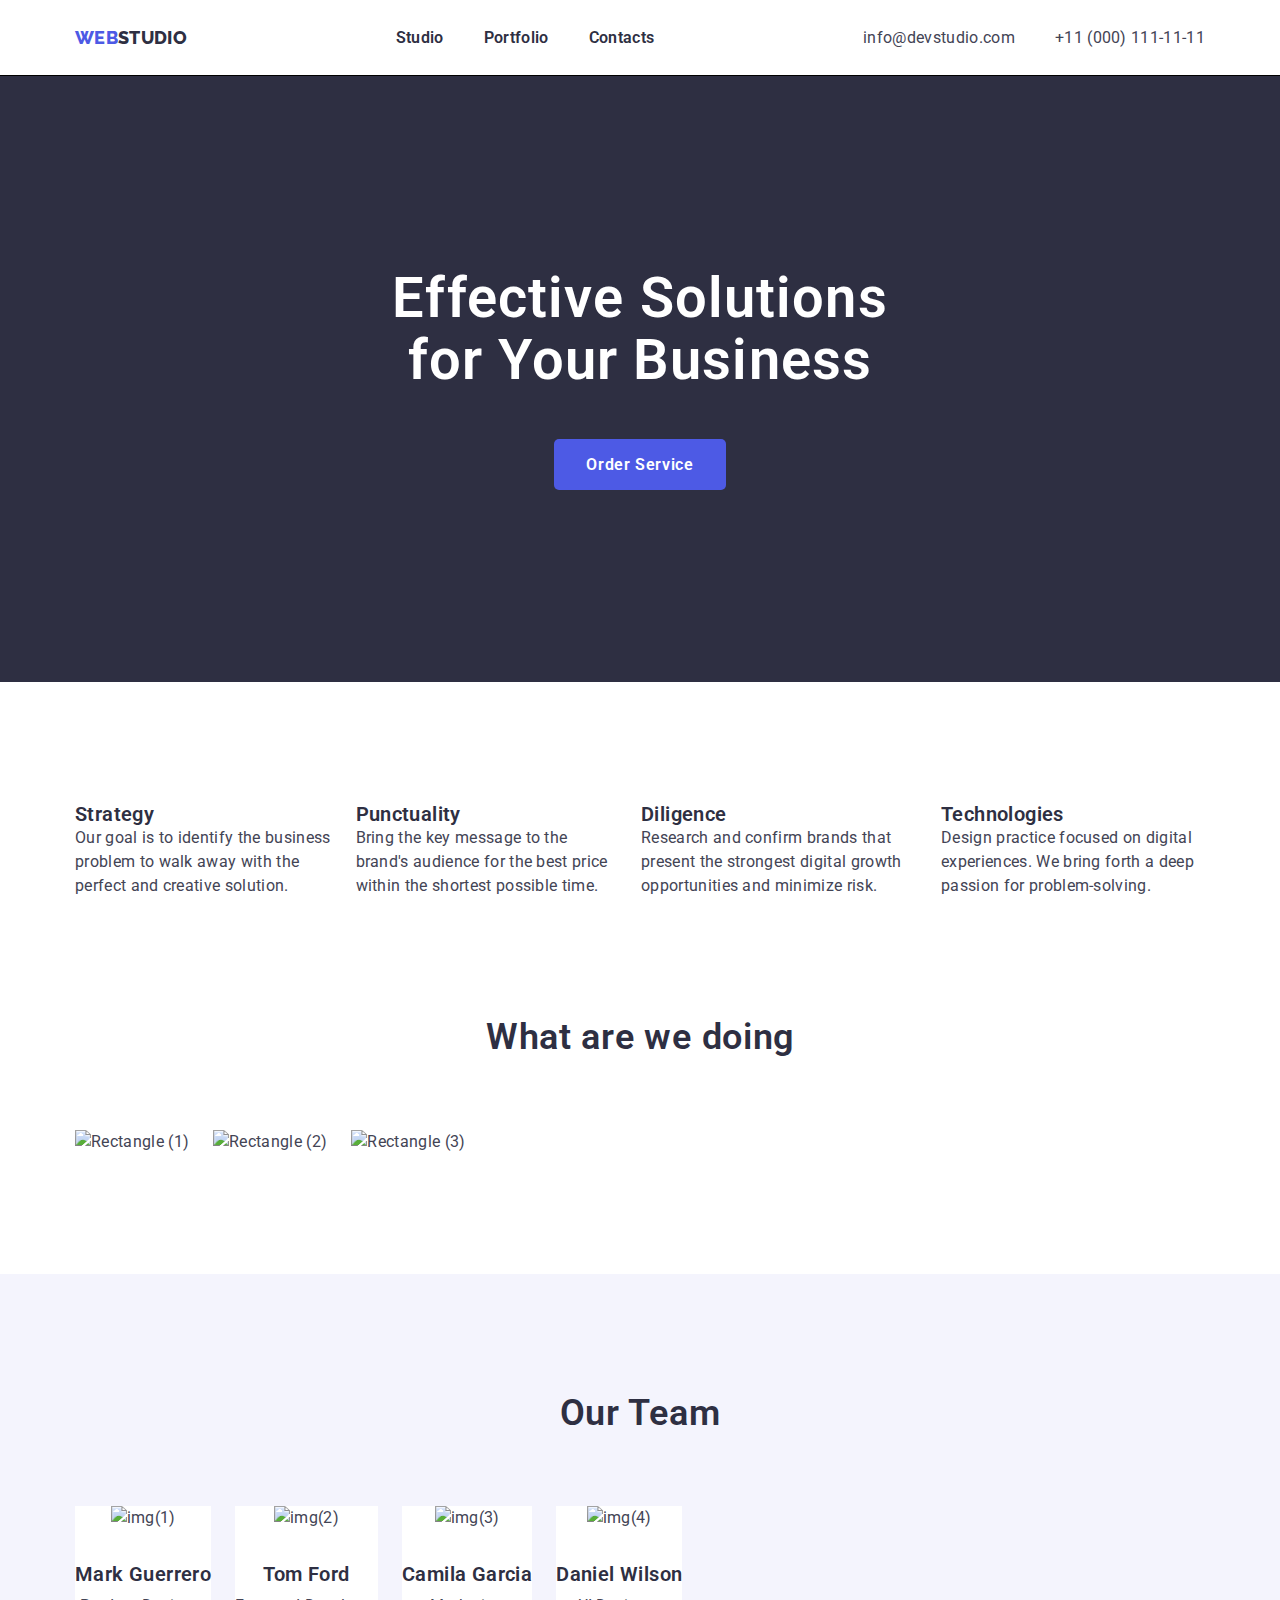
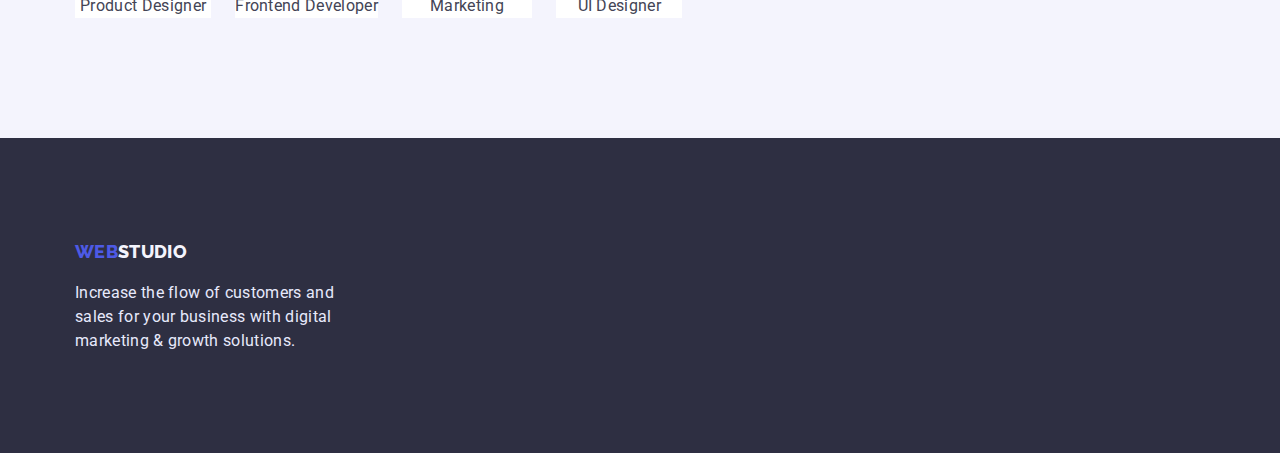
==== index.html @ b4f987e5 "Update project 2 => project 3" ====
<!DOCTYPE html>
<html lang="en">
  <head>
    <meta charset="UTF-8" />
    <meta http-equiv="X-UA-Compatible" content="IE=edge" />
    <meta name="viewport" content="width=device-width, initial-scale=1.0" />
    <title>Document</title>
    <link rel="preconnect" href="https://fonts.googleapis.com" />
    <link rel="preconnect" href="https://fonts.gstatic.com" crossorigin />
    <link
      href="https://fonts.googleapis.com/css2?family=Raleway:wght@800&family=Roboto:wght@400;500;700&display=swap"
      rel="stylesheet"
    />
    <link
      rel="stylesheet"
      href="https://cdnjs.cloudflare.com/ajax/libs/modern-normalize/1.1.0/modern-normalize.min.css"
    />
    <link rel="stylesheet" href="./css/style.css" />
  </head>
  <body>
    <header>
      <div class="container">
        <a class="logo link" href="./index.html"><span>web</span>studio</a>
        <nav class="nav">
          <ul class="nav-menu list">
            <li class="item">
              <a class="link" href="./index.html">Studio</a>
            </li>
            <li class="item">
              <a class="link" href="./portfolio.html">Portfolio</a>
            </li>
            <li class="item"><a class="link" href="">Contacts</a></li>
          </ul>
        </nav>
        <ul class="contacts list">
          <li class="item">
            <a class="link" href="mailto:info@devstudio.com"
              >info@devstudio.com</a
            >
          </li>
          <li class="item">
            <a class="link" href="tel:+110001111111">+11 (000) 111-11-11</a>
          </li>
        </ul>
      </div>
    </header>
    <main>
      <section class="section header-section">
        <div class="container">
          <h1 class="title">
            Effective Solutions <br />
            for Your Business
          </h1>
          <button class="button" type="button">Order Service</button>
        </div>
      </section>
      <section class="about section container">
        <ul class="about-list list">
          <li class="item">
            <h3 class="title">Strategy</h3>
            <p>
              Our goal is to identify the business problem to walk away with the
              perfect and creative solution.
            </p>
          </li>
          <li class="item">
            <h3 class="title">Punctuality</h3>
            <p>
              Bring the key message to the brand's audience for the best price
              within the shortest possible time.
            </p>
          </li>
          <li class="item">
            <h3 class="title">Diligence</h3>
            <p>
              Research and confirm brands that present the strongest digital
              growth opportunities and minimize risk.
            </p>
          </li>
          <li class="item">
            <h3 class="title">Technologies</h3>
            <p>
              Design practice focused on digital experiences. We bring forth a
              deep passion for problem-solving.
            </p>
          </li>
        </ul>
      </section>
      <section class="projects section container">
        <h2 class="title">What are we doing</h2>
        <ul class="projects-list list">
          <li class="item">
            <img
              src="./images/rectangle/rectangle1.jpg"
              alt="Rectangle (1)"
              width="360"
              height="300"
            />
          </li>
          <li class="item">
            <img
              src="./images/rectangle/rectangle2.jpg"
              alt="Rectangle (2)"
              width="360"
              height="300"
            />
          </li>
          <li class="item">
            <img
              src="./images/rectangle/rectangle3.jpg"
              alt="Rectangle (3)"
              width="360"
              height="300"
            />
          </li>
        </ul>
      </section>
      <section class="section section-team">
        <div class="container">
          <h2 class="title">Our Team</h2>
          <ul class="cards-team list" style="list-style: none">
            <li class="item">
              <img
                src="./images/cards-team/img1.jpg"
                alt="img(1)"
                width="265"
                height="260"
              />
              <h3 class="title">Mark Guerrero</h3>
              <p>Product Designer</p>
            </li>
            <li class="item">
              <img
                src="./images/cards-team/img2.jpg"
                alt="img(2)"
                width="265"
                height="260"
              />
              <h3 class="title">Tom Ford</h3>
              <p>Frontend Developer</p>
            </li>
            <li class="item">
              <img
                src="./images/cards-team/img3.jpg"
                alt="img(3)"
                width="265"
                height="260"
              />
              <h3 class="title">Camila Garcia</h3>
              <p>Marketing</p>
            </li>
            <li class="item">
              <img
                src="./images/cards-team/img4.jpg"
                alt="img(4)"
                width="265"
                height="260"
              />
              <h3 class="title">Daniel Wilson</h3>
              <p>UI Designer</p>
            </li>
          </ul>
        </div>
      </section>
    </main>
    <footer>
      <div class="footer">
        <div class="container">
          <div class="box-footer">
            <a class="logo link" href="./index.html"><span>web</span>studio</a>
            <p class="text">
              Increase the flow of customers and sales for your business with
              digital marketing & growth solutions.
            </p>
          </div>
        </div>
      </div>
    </footer>
  </body>
</html>
---- css/style.css ----
:root {
  --text: #434455;
  --dark: #2e2f42;
  --primary-brand: #4d5ae5;
  --light: #f4f4fd;
  --accent: #e7e9fc;
  --secondary-color: #ffffff;
  --primary-bg-color: #ffffff;
  --portfolio-bg-color: #e5e5e5;
}

/* reset */

html {
  box-sizing: border-box;
}

*,
*::before,
*::after {
  box-sizing: inherit;
}

.list {
  list-style: none;
}

.link {
  text-decoration: none;
}

/* basic styles */

body {
  margin: 0;
  padding: 0;
  font-family: "Roboto", sans-serif;
  line-height: 1.5;
  letter-spacing: 0.02em;
  color: var(--text);
  background-color: var(--primary-bg-color);
}
h1 {
  margin-top: 0;
  margin-bottom: 0;
  font-size: 56px;
  font-weight: 600;
  line-height: 1.1;
  letter-spacing: 0.02em;
}

h2 {
  margin-top: 0;
  margin-bottom: 0;
  font-size: 36px;
  font-weight: 600;
  line-height: 1.1;
  letter-spacing: 0.02em;
}

h3 {
  margin-top: 0;
  margin-bottom: 0;
  font-size: 20px;
  font-weight: 600;
  line-height: 1.2;
  letter-spacing: 0.02em;
}

ul,
p {
  margin-top: 0;
  margin-bottom: 0;
}

ul {
  padding-inline-start: 0;
}

.container {
  width: 1160px;
  padding: 0 15px;
  margin: 0 auto;
}

/* header */

header > .container {
  padding-top: 24px;
  padding-bottom: 24px;
  display: flex;
  justify-content: space-between;
  align-items: center;
}

header {
  border-bottom: 1px solid #000000;
}
/* nav contacts */

.nav-menu {
  display: flex;
  justify-content: space-between;
}

.nav-menu > .item + .item,
.contacts > .item + .item {
  margin-left: 40px;
}

.contacts {
  display: flex;
  justify-content: space-between;
}

.logo {
  font-size: 18px;
  font-family: "Raleway", sans-serif;
  font-weight: 800;
  color: var(--dark);
  text-transform: uppercase;
}

.logo > span {
  color: var(--primary-brand);
}

.nav-menu .link {
  color: var(--dark);
  font-weight: 600;
}

.nav-menu .link:hover,
.nav-menu .link:focus {
  color: var(--text);
}

.nav-menu .link:active,
.contacts .link:active {
  color: var(--primary-brand);
}

.contacts .link {
  color: var(--text);
}

.contacts .link:hover,
.contacts .link:focus {
  color: var(--primary-brand);
}

/* main */

.header-section {
  margin-bottom: 120px;
  background-color: var(--dark);
}

.header-section .title {
  color: #ffffff;
  text-align: center;
}

.header-section > .container {
  padding: 192px 0;
  text-align: center;
}

.header-section h1 {
  margin-bottom: 48px;
}

/* title */

.title {
  color: var(--dark);
}

.section-team {
  background-color: var(--light);
}

/* portfolio */

.portfolio {
  padding-top: 96px;
  padding-bottom: 120px;
}

/* button */

.button {
  font-family: Roboto, sans-serif;
  font-size: 16px;
  font-weight: 600;
  line-height: 1.5;
  letter-spacing: 0.04em;
  cursor: pointer;
}

.header-section .button {
  padding: 16px 32px;
  align-items: center;
  line-height: 1.2;
  color: var(--secondary-color);
  background-color: var(--primary-brand);
  border: none;
  border-radius: 5px;
  /*box-shadow: 0px 4px 4px var(--dark);*/
}

.header-section .button:hover,
.header-section .button:focus {
  box-shadow: 0px 1px 6px rgba(46, 47, 66, 0.08),
    0px 1px 1px rgba(46, 47, 66, 0.16), 0px 2px 1px rgba(46, 47, 66, 0.08);
}

.header-section .button:active,
.buttons .button:active {
  background-color: #404bbf;
}

.button.primary {
  align-items: center;
  padding: 8px 16px;
  color: var(--secondary-color);
  background-color: var(--primary-brand);
  border: none;
  border-radius: 5px;
  box-shadow: 0px 3px 1px rgba(0, 0, 0, 0.1), 0px 2px 1px rgba(0, 0, 0, 0.08),
    0px 2px 2px rgba(0, 0, 0, 0.12);
}

.button.secondary {
  align-items: center;
  padding: 8px 16px;
  color: var(--primary-brand);
  background-color: var(--light);
  border: 1px solid var(--portfolio-bg-color);
  border-radius: 5px;
}

/* buttons */

.buttons {
  margin-bottom: 72px;
  display: flex;
  justify-content: center;
}

.buttons > .item + .item {
  margin-left: 24px;
}

.buttons .button:hover,
.buttons .button:focus {
  color: var(--primary-bg-color);
  background-color: var(--primary-brand);
  box-shadow: 0px 1px 6px rgba(46, 47, 66, 0.08),
    0px 1px 1px rgba(46, 47, 66, 0.16), 0px 2px 1px rgba(46, 47, 66, 0.08);
}

.buttons .button:active {
  color: var(--primary-bg-color);
  box-shadow: 0px 4px 4px rgba(0, 0, 0, 0.15);
}

/* about */

.about {
  margin-bottom: 120px;
}

.about-list {
  display: flex;
}

.about-list > .item + .item {
  margin-left: 24px;
}

/* projects */

.projects {
  margin-bottom: 120px;
  text-align: center;
}

.projects > .title {
  margin-bottom: 72px;
}

.projects-list {
  display: flex;
}

.projects-list > .item + .item {
  margin-left: 24px;
}

/* section-team */

.section-team {
  padding-top: 120px;
  padding-bottom: 120px;
  text-align: center;
}

/* cards-team ( in studio ) */

.cards-team {
  margin-top: 72px;
  display: flex;
}

.cards-team > .item {
  background-color: var(--primary-bg-color);
}

.cards-team > .item + .item {
  margin-left: 24px;
}

.cards-team .title {
  margin-top: 32px;
  margin-bottom: 8px;
  color: var(--dark);
}

.cards-team .text {
  color: var(--text);
}

/* cards-projects ( in portfolio) */

.cards-projects {
  display: flex;
  flex-wrap: wrap;
}
.cards-projects > .item:not(:nth-child(3n + 1)) {
  margin-left: 24px;
}

.cards-projects .card-content {
  padding-top: 32px;
  padding-left: 16px;
  padding-bottom: 32px;
}

.cards-projects .title {
  margin-bottom: 8px;
}
/* footer */

.footer {
  background-color: var(--dark);
}

.footer > .container {
  padding-top: 100px;
  padding-bottom: 100px;
}

.box-footer {
  max-width: 265px;
}

.box-footer > .logo {
  display: inline-block;
  margin-bottom: 16px;
  color: var(--light);
}
.box-footer > .text {
  color: var(--accent);
}
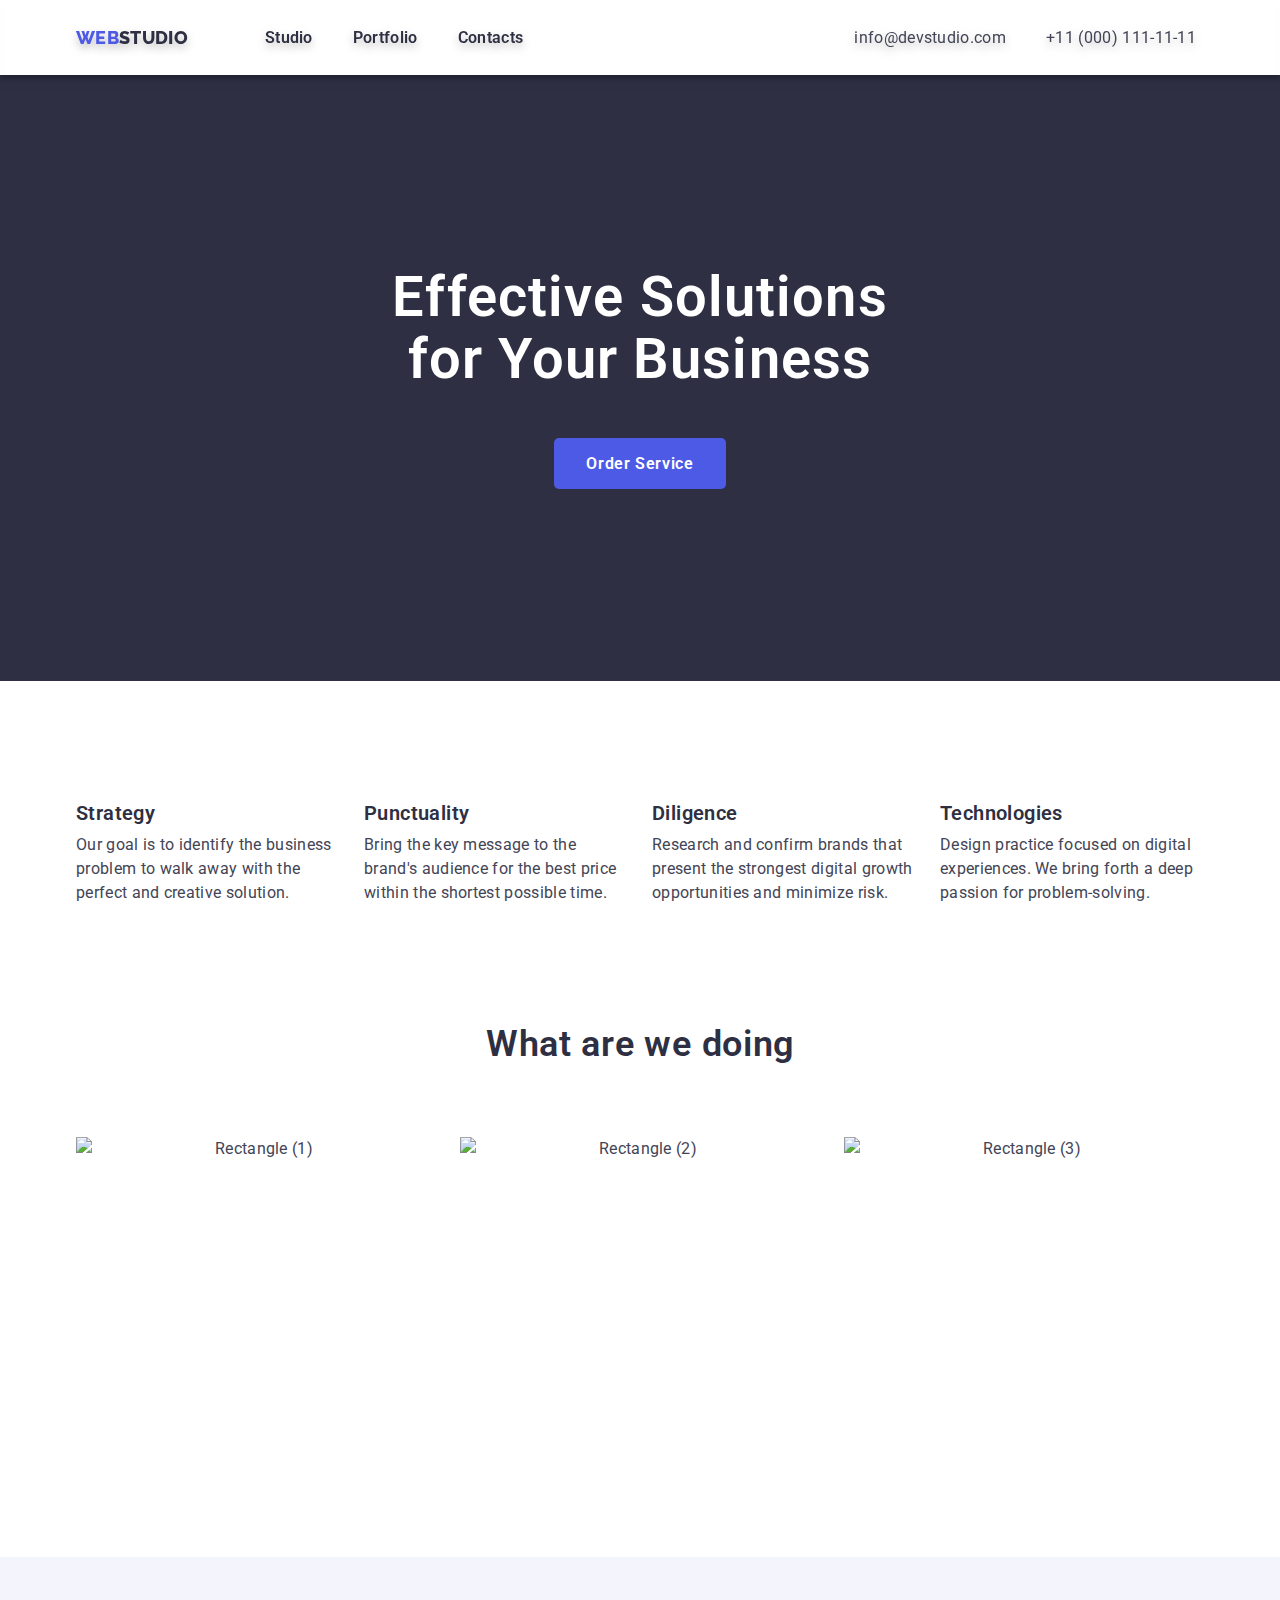
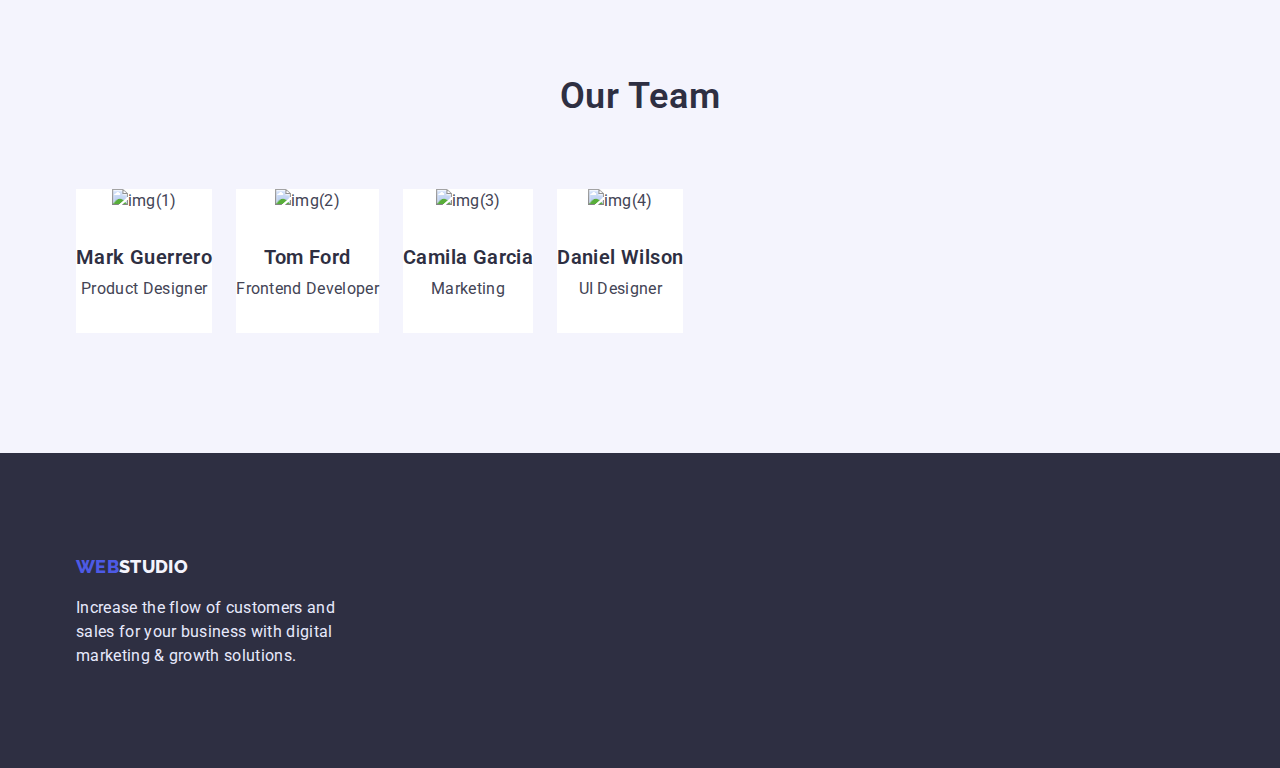
==== commit 6798642a: "Update mentor's recommendations" ====
--- a/index.html
+++ b/index.html
@@ -123,7 +123,7 @@
               <img
                 src="./images/cards-team/img1.jpg"
                 alt="img(1)"
-                width="265"
+                width="264"
                 height="260"
               />
               <h3 class="title">Mark Guerrero</h3>
@@ -133,7 +133,7 @@
               <img
                 src="./images/cards-team/img2.jpg"
                 alt="img(2)"
-                width="265"
+                width="264"
                 height="260"
               />
               <h3 class="title">Tom Ford</h3>
@@ -143,7 +143,7 @@
               <img
                 src="./images/cards-team/img3.jpg"
                 alt="img(3)"
-                width="265"
+                width="264"
                 height="260"
               />
               <h3 class="title">Camila Garcia</h3>
@@ -153,7 +153,7 @@
               <img
                 src="./images/cards-team/img4.jpg"
                 alt="img(4)"
-                width="265"
+                width="264"
                 height="260"
               />
               <h3 class="title">Daniel Wilson</h3>
@@ -163,16 +163,14 @@
         </div>
       </section>
     </main>
-    <footer>
-      <div class="footer">
-        <div class="container">
-          <div class="box-footer">
-            <a class="logo link" href="./index.html"><span>web</span>studio</a>
-            <p class="text">
-              Increase the flow of customers and sales for your business with
-              digital marketing & growth solutions.
-            </p>
-          </div>
+    <footer class="footer">
+      <div class="container">
+        <div class="box-footer">
+          <a class="logo link" href="./index.html"><span>web</span>studio</a>
+          <p class="text">
+            Increase the flow of customers and sales for your business with
+            digital marketing & growth solutions.
+          </p>
         </div>
       </div>
     </footer>
--- a/css/style.css
+++ b/css/style.css
@@ -78,25 +78,31 @@
 }
 
 .container {
-  width: 1160px;
+  width: 1158px;
   padding: 0 15px;
   margin: 0 auto;
 }
 
 /* header */
+
+header {
+  box-shadow: 0px 4px 4px rgba(0, 0, 0, 0.25);
+  filter: drop-shadow(0px 4px 4px rgba(0, 0, 0, 0.25));
+}
 
 header > .container {
   padding-top: 24px;
   padding-bottom: 24px;
   display: flex;
-  justify-content: space-between;
   align-items: center;
 }
 
-header {
-  border-bottom: 1px solid #000000;
-}
 /* nav contacts */
+
+.nav {
+  margin-left: 77px;
+  margin-right: 331px;
+}
 
 .nav-menu {
   display: flex;
@@ -152,7 +158,8 @@
 /* main */
 
 .header-section {
-  margin-bottom: 120px;
+  padding: 192px 0;
+  text-align: center;
   background-color: var(--dark);
 }
 
@@ -161,11 +168,6 @@
   text-align: center;
 }
 
-.header-section > .container {
-  padding: 192px 0;
-  text-align: center;
-}
-
 .header-section h1 {
   margin-bottom: 48px;
 }
@@ -174,10 +176,6 @@
 
 .title {
   color: var(--dark);
-}
-
-.section-team {
-  background-color: var(--light);
 }
 
 /* portfolio */
@@ -220,26 +218,6 @@
   background-color: #404bbf;
 }
 
-.button.primary {
-  align-items: center;
-  padding: 8px 16px;
-  color: var(--secondary-color);
-  background-color: var(--primary-brand);
-  border: none;
-  border-radius: 5px;
-  box-shadow: 0px 3px 1px rgba(0, 0, 0, 0.1), 0px 2px 1px rgba(0, 0, 0, 0.08),
-    0px 2px 2px rgba(0, 0, 0, 0.12);
-}
-
-.button.secondary {
-  align-items: center;
-  padding: 8px 16px;
-  color: var(--primary-brand);
-  background-color: var(--light);
-  border: 1px solid var(--portfolio-bg-color);
-  border-radius: 5px;
-}
-
 /* buttons */
 
 .buttons {
@@ -250,6 +228,12 @@
 
 .buttons > .item + .item {
   margin-left: 24px;
+}
+
+.buttons .button {
+  align-items: center;
+  padding: 12px 24px;
+  border-radius: 5px;
 }
 
 .buttons .button:hover,
@@ -265,24 +249,46 @@
   box-shadow: 0px 4px 4px rgba(0, 0, 0, 0.15);
 }
 
+.button.primary {
+  color: var(--secondary-color);
+  background-color: var(--primary-brand);
+  border: none;
+  box-shadow: 0px 3px 1px rgba(0, 0, 0, 0.1), 0px 2px 1px rgba(0, 0, 0, 0.08),
+    0px 2px 2px rgba(0, 0, 0, 0.12);
+}
+
+.button.secondary {
+  color: var(--primary-brand);
+  background-color: var(--light);
+  border: 1px solid var(--portfolio-bg-color);
+}
 /* about */
 
 .about {
-  margin-bottom: 120px;
+  padding-top: 120px;
+  padding-bottom: 120px;
 }
 
 .about-list {
   display: flex;
+}
+
+.about-list > .item {
+  width: 264px;
 }
 
 .about-list > .item + .item {
   margin-left: 24px;
 }
 
+.about .title {
+  margin-bottom: 8px;
+}
+
 /* projects */
 
 .projects {
-  margin-bottom: 120px;
+  padding-bottom: 120px;
   text-align: center;
 }
 
@@ -298,12 +304,19 @@
   margin-left: 24px;
 }
 
-/* section-team */
+.projects-list img {
+  display: block;
+  max-width: 100%;
+  height: auto;
+}
+
+/* card-content */
 
 .section-team {
   padding-top: 120px;
   padding-bottom: 120px;
   text-align: center;
+  background-color: var(--light);
 }
 
 /* cards-team ( in studio ) */
@@ -314,6 +327,7 @@
 }
 
 .cards-team > .item {
+  padding-bottom: 32px;
   background-color: var(--primary-bg-color);
 }
 
@@ -336,10 +350,34 @@
 .cards-projects {
   display: flex;
   flex-wrap: wrap;
-}
-.cards-projects > .item:not(:nth-child(3n + 1)) {
+  row-gap: 48px;
+  column-gap: 24px;
+}
+
+.cards-projects > .item {
+  max-width: 360px;
+  box-shadow: 0px 1px 6px rgba(46, 47, 66, 0.08);
+  flex-basis: calc((100% - 24px) / 3);
+}
+
+.cards-projects img {
+  display: block;
+  max-width: 100%;
+  height: auto;
+}
+
+.cards-projects .card-content {
+  border: 0.5px solid #f4f4fd;
+  border-top: none;
+}
+/* .cards-projects > .item:not(:nth-child(3n + 1)) {
   margin-left: 24px;
 }
+
+.cards-projects > .item:nth-child(1),
+.item:nth-child(4) {
+  margin-bottom: 48px;
+} */
 
 .cards-projects .card-content {
   padding-top: 32px;
@@ -353,12 +391,9 @@
 /* footer */
 
 .footer {
-  background-color: var(--dark);
-}
-
-.footer > .container {
   padding-top: 100px;
   padding-bottom: 100px;
+  background-color: var(--dark);
 }
 
 .box-footer {
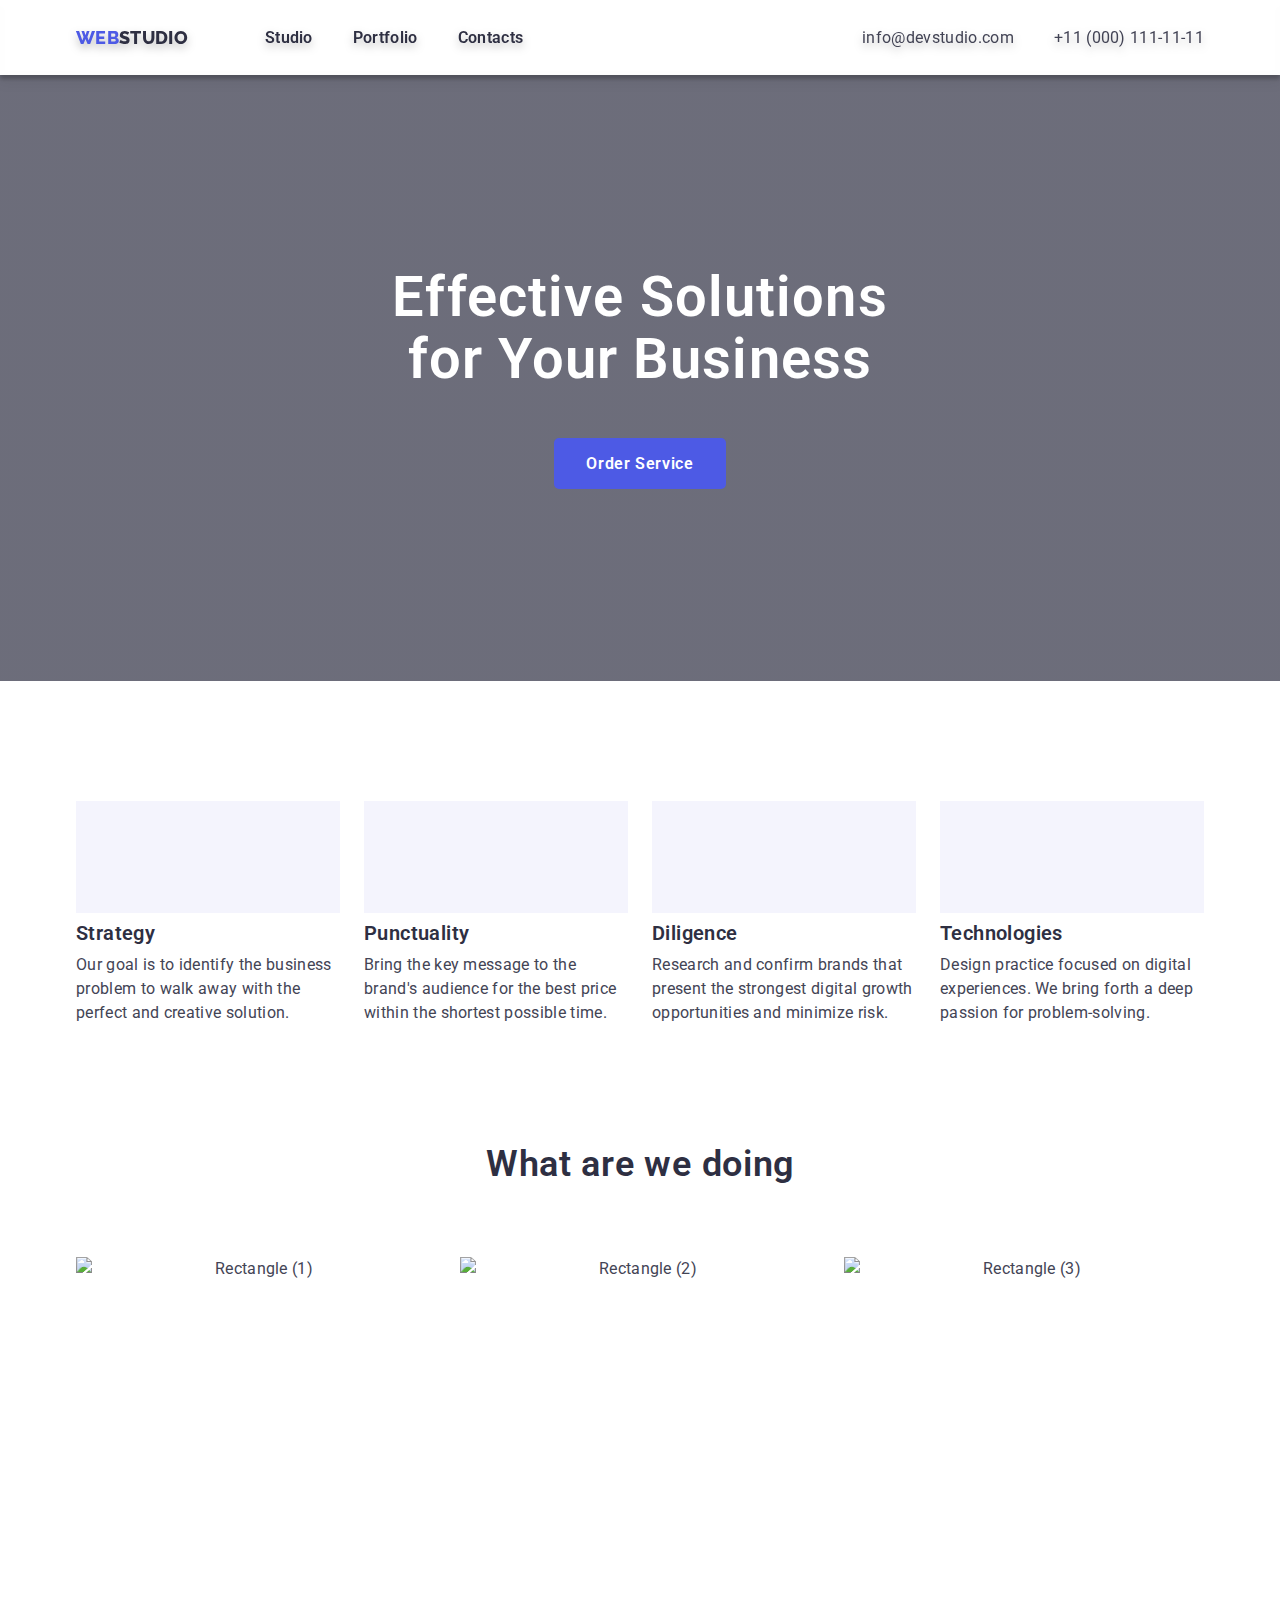
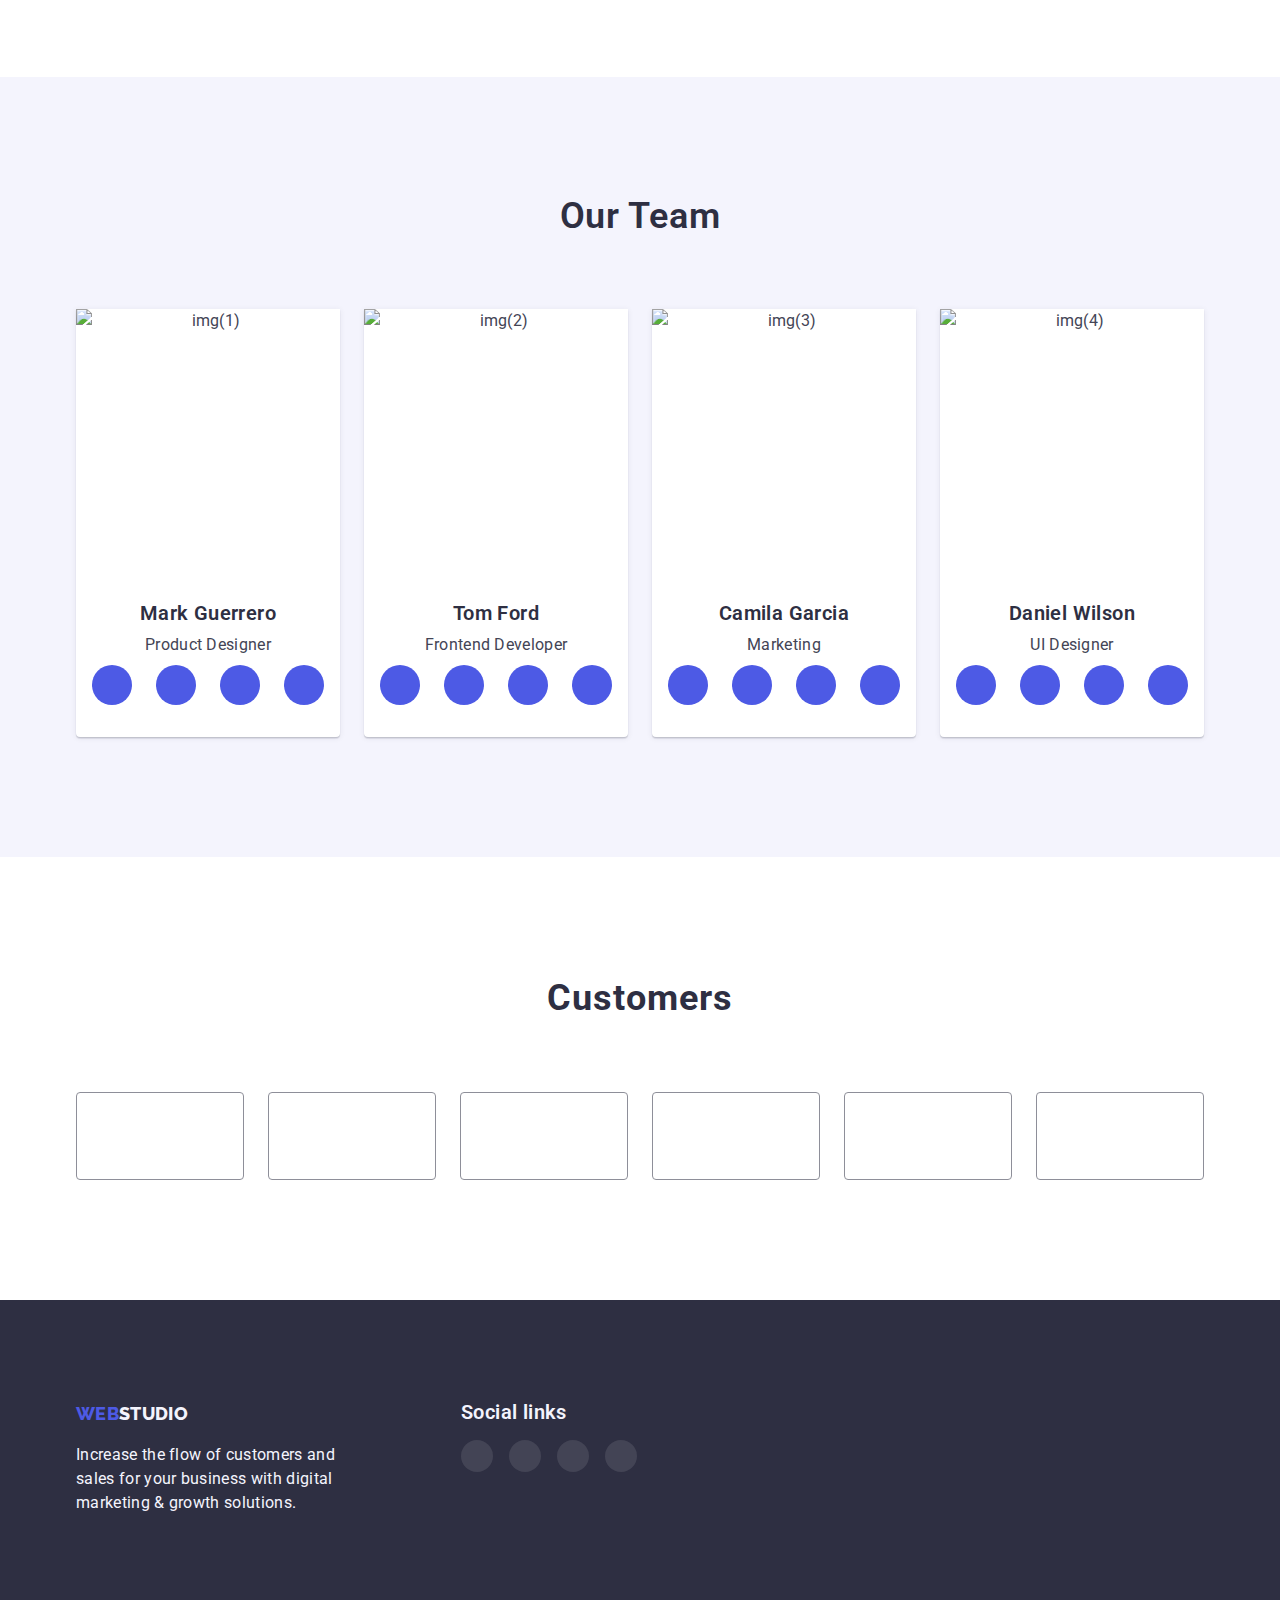
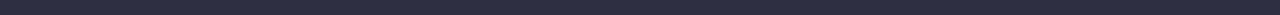
==== commit 48dd2358: "update mentor's recommendations homework4" ====
--- a/index.html
+++ b/index.html
@@ -45,7 +45,7 @@
       </div>
     </header>
     <main>
-      <section class="section header-section">
+      <section class="section hero">
         <div class="container">
           <h1 class="title">
             Effective Solutions <br />
@@ -57,6 +57,11 @@
       <section class="about section container">
         <ul class="about-list list">
           <li class="item">
+            <div class="picture">
+              <svg class="icon icon-antenna">
+                <use href="./images/icons.svg#icon-antenna"></use>
+              </svg>
+            </div>
             <h3 class="title">Strategy</h3>
             <p>
               Our goal is to identify the business problem to walk away with the
@@ -64,6 +69,11 @@
             </p>
           </li>
           <li class="item">
+            <div class="picture">
+              <svg class="icon icon-clock">
+                <use href="./images/icons.svg#icon-clock"></use>
+              </svg>
+            </div>
             <h3 class="title">Punctuality</h3>
             <p>
               Bring the key message to the brand's audience for the best price
@@ -71,6 +81,11 @@
             </p>
           </li>
           <li class="item">
+            <div class="picture">
+              <svg class="icon icon-diagram">
+                <use href="./images/icons.svg#icon-diagram"></use>
+              </svg>
+            </div>
             <h3 class="title">Diligence</h3>
             <p>
               Research and confirm brands that present the strongest digital
@@ -78,6 +93,11 @@
             </p>
           </li>
           <li class="item">
+            <div class="picture">
+              <svg class="icon icon-astronaut">
+                <use href="./images/icons.svg#icon-astronaut"></use>
+              </svg>
+            </div>
             <h3 class="title">Technologies</h3>
             <p>
               Design practice focused on digital experiences. We bring forth a
@@ -128,6 +148,36 @@
               />
               <h3 class="title">Mark Guerrero</h3>
               <p>Product Designer</p>
+              <ul class="social-links list">
+                <li class="item">
+                  <a href="" class="link media-link">
+                    <svg class="icon icon-instagram">
+                      <use href="./images/icons.svg#icon-instagram"></use>
+                    </svg>
+                  </a>
+                </li>
+                <li class="item">
+                  <a href="" class="link media-link">
+                    <svg class="icon icon-twitter">
+                      <use href="./images/icons.svg#icon-twitter"></use>
+                    </svg>
+                  </a>
+                </li>
+                <li class="item">
+                  <a href="" class="link media-link">
+                    <svg class="icon icon-facebook">
+                      <use href="./images/icons.svg#icon-facebook"></use>
+                    </svg>
+                  </a>
+                </li>
+                <li class="item">
+                  <a href="" class="link media-link">
+                    <svg class="icon icon-linkedin">
+                      <use href="./images/icons.svg#icon-linkedin"></use>
+                    </svg>
+                  </a>
+                </li>
+              </ul>
             </li>
             <li class="item">
               <img
@@ -138,6 +188,36 @@
               />
               <h3 class="title">Tom Ford</h3>
               <p>Frontend Developer</p>
+              <ul class="social-links list">
+                <li class="item">
+                  <a href="" class="link media-link">
+                    <svg class="icon icon-instagram">
+                      <use href="./images/icons.svg#icon-instagram"></use>
+                    </svg>
+                  </a>
+                </li>
+                <li class="item">
+                  <a href="" class="link media-link">
+                    <svg class="icon icon-twitter">
+                      <use href="./images/icons.svg#icon-twitter"></use>
+                    </svg>
+                  </a>
+                </li>
+                <li class="item">
+                  <a href="" class="link media-link">
+                    <svg class="icon icon-facebook">
+                      <use href="./images/icons.svg#icon-facebook"></use>
+                    </svg>
+                  </a>
+                </li>
+                <li class="item">
+                  <a href="" class="link media-link">
+                    <svg class="icon icon-linkedin">
+                      <use href="./images/icons.svg#icon-linkedin"></use>
+                    </svg>
+                  </a>
+                </li>
+              </ul>
             </li>
             <li class="item">
               <img
@@ -148,6 +228,36 @@
               />
               <h3 class="title">Camila Garcia</h3>
               <p>Marketing</p>
+              <ul class="social-links list">
+                <li class="item">
+                  <a href="" class="link media-link">
+                    <svg class="icon icon-instagram">
+                      <use href="./images/icons.svg#icon-instagram"></use>
+                    </svg>
+                  </a>
+                </li>
+                <li class="item">
+                  <a href="" class="link media-link">
+                    <svg class="icon icon-twitter">
+                      <use href="./images/icons.svg#icon-twitter"></use>
+                    </svg>
+                  </a>
+                </li>
+                <li class="item">
+                  <a href="" class="link media-link">
+                    <svg class="icon icon-facebook">
+                      <use href="./images/icons.svg#icon-facebook"></use>
+                    </svg>
+                  </a>
+                </li>
+                <li class="item">
+                  <a href="" class="link media-link">
+                    <svg class="icon icon-linkedin">
+                      <use href="./images/icons.svg#icon-linkedin"></use>
+                    </svg>
+                  </a>
+                </li>
+              </ul>
             </li>
             <li class="item">
               <img
@@ -158,6 +268,85 @@
               />
               <h3 class="title">Daniel Wilson</h3>
               <p>UI Designer</p>
+              <ul class="social-links list">
+                <li class="item">
+                  <a href="" class="link media-link">
+                    <svg class="icon icon-instagram">
+                      <use href="./images/icons.svg#icon-instagram"></use>
+                    </svg>
+                  </a>
+                </li>
+                <li class="item">
+                  <a href="" class="link media-link">
+                    <svg class="icon icon-twitter">
+                      <use href="./images/icons.svg#icon-twitter"></use>
+                    </svg>
+                  </a>
+                </li>
+                <li class="item">
+                  <a href="" class="link media-link">
+                    <svg class="icon icon-facebook">
+                      <use href="./images/icons.svg#icon-facebook"></use>
+                    </svg>
+                  </a>
+                </li>
+                <li class="item">
+                  <a href="" class="link media-link">
+                    <svg class="icon icon-linkedin">
+                      <use href="./images/icons.svg#icon-linkedin"></use>
+                    </svg>
+                  </a>
+                </li>
+              </ul>
+            </li>
+          </ul>
+        </div>
+      </section>
+      <section class="section customers">
+        <div class="container">
+          <h2 class="title">Customers</h2>
+          <ul class="customers-list list">
+            <li class="item">
+              <a href="" class="customers-link link">
+                <svg class="icon icon-yaco">
+                  <use href="./images/icons.svg#icon-yaco"></use>
+                </svg>
+              </a>
+            </li>
+            <li class="item">
+              <a href="" class="customers-link link">
+                <svg class="icon icon-taglinehere">
+                  <use href="./images/icons.svg#icon-taglinehere"></use>
+                </svg>
+              </a>
+            </li>
+            <li class="item">
+              <a href="" class="customers-link link">
+                <svg class="icon icon-company">
+                  <use href="./images/icons.svg#icon-company"></use>
+                </svg>
+              </a>
+            </li>
+            <li class="item">
+              <a href="" class="customers-link link">
+                <svg class="icon icon-foster">
+                  <use href="./images/icons.svg#icon-foster"></use>
+                </svg>
+              </a>
+            </li>
+            <li class="item">
+              <a href="" class="customers-link link">
+                <svg class="icon icon-brand">
+                  <use href="./images/icons.svg#icon-brand"></use>
+                </svg>
+              </a>
+            </li>
+            <li class="item">
+              <a href="" class="customers-link link">
+                <svg class="icon icon-tagline">
+                  <use href="./images/icons.svg#icon-tagline"></use>
+                </svg>
+              </a>
             </li>
           </ul>
         </div>
@@ -172,6 +361,39 @@
             digital marketing & growth solutions.
           </p>
         </div>
+        <div class="media">
+          <h3 class="headline">Social links</h3>
+          <ul class="social-links list">
+            <li class="item">
+              <a href="" class="link media-link footer-link">
+                <svg class="icon icon-instagram">
+                  <use href="./images/icons.svg#icon-instagram"></use>
+                </svg>
+              </a>
+            </li>
+            <li class="item">
+              <a href="" class="link media-link footer-link">
+                <svg class="icon icon-twitter">
+                  <use href="./images/icons.svg#icon-twitter"></use>
+                </svg>
+              </a>
+            </li>
+            <li class="item">
+              <a href="" class="link media-link footer-link">
+                <svg class="icon icon-facebook">
+                  <use href="./images/icons.svg#icon-facebook"></use>
+                </svg>
+              </a>
+            </li>
+            <li class="item">
+              <a href="" class="link media-link footer-link">
+                <svg class="icon icon-linkedin">
+                  <use href="./images/icons.svg#icon-linkedin"></use>
+                </svg>
+              </a>
+            </li>
+          </ul>
+        </div>
       </div>
     </footer>
   </body>
--- a/css/style.css
+++ b/css/style.css
@@ -1,9 +1,12 @@
 :root {
+  --primary-brand: #4d5ae5;
+  --present-state: #404bbf;
+  --dark: #2e2f42;
+  --success: #31d0aa;
   --text: #434455;
-  --dark: #2e2f42;
-  --primary-brand: #4d5ae5;
+  --subtle-text: #8e8f99;
+  --accent: #e7e9fc;
   --light: #f4f4fd;
-  --accent: #e7e9fc;
   --secondary-color: #ffffff;
   --primary-bg-color: #ffffff;
   --portfolio-bg-color: #e5e5e5;
@@ -67,6 +70,15 @@
   letter-spacing: 0.02em;
 }
 
+h4 {
+  margin-top: 0;
+  margin-bottom: 0;
+  font-size: 16px;
+  font-weight: 500;
+  line-height: 1.5;
+  letter-spacing: 0.02em;
+}
+
 ul,
 p {
   margin-top: 0;
@@ -101,7 +113,6 @@
 
 .nav {
   margin-left: 77px;
-  margin-right: 331px;
 }
 
 .nav-menu {
@@ -117,12 +128,13 @@
 .contacts {
   display: flex;
   justify-content: space-between;
+  margin-left: auto;
 }
 
 .logo {
   font-size: 18px;
+  font-weight: 800;
   font-family: "Raleway", sans-serif;
-  font-weight: 800;
   color: var(--dark);
   text-transform: uppercase;
 }
@@ -157,18 +169,30 @@
 
 /* main */
 
-.header-section {
+/* hero */
+
+.hero {
+  max-width: 1440px;
+  margin-left: auto;
+  margin-right: auto;
   padding: 192px 0;
   text-align: center;
-  background-color: var(--dark);
-}
-
-.header-section .title {
+  background-image: linear-gradient(
+      rgba(46, 47, 66, 0.7),
+      rgba(46, 47, 66, 0.7)
+    ),
+    url("../images/people-office.jpg");
+  background-size: cover;
+  background-repeat: no-repeat;
+  background-position: center;
+}
+
+.hero .title {
   color: #ffffff;
   text-align: center;
 }
 
-.header-section h1 {
+.hero h1 {
   margin-bottom: 48px;
 }
 
@@ -196,7 +220,7 @@
   cursor: pointer;
 }
 
-.header-section .button {
+.hero .button {
   padding: 16px 32px;
   align-items: center;
   line-height: 1.2;
@@ -207,15 +231,16 @@
   /*box-shadow: 0px 4px 4px var(--dark);*/
 }
 
-.header-section .button:hover,
-.header-section .button:focus {
+.hero .button:hover,
+.hero .button:focus {
   box-shadow: 0px 1px 6px rgba(46, 47, 66, 0.08),
     0px 1px 1px rgba(46, 47, 66, 0.16), 0px 2px 1px rgba(46, 47, 66, 0.08);
 }
 
-.header-section .button:active,
+.hero .button:active,
 .buttons .button:active {
   background-color: #404bbf;
+  box-shadow: 0px 4px 4px rgba(0, 0, 0, 0.15);
 }
 
 /* buttons */
@@ -281,6 +306,21 @@
   margin-left: 24px;
 }
 
+.about .picture {
+  padding-top: 24px;
+  padding-bottom: 24px;
+  margin-bottom: 8px;
+  background-color: var(--light);
+}
+
+.about .icon {
+  display: block;
+  width: 64px;
+  height: 64px;
+  margin-left: auto;
+  margin-right: auto;
+}
+
 .about .title {
   margin-bottom: 8px;
 }
@@ -319,6 +359,8 @@
   background-color: var(--light);
 }
 
+/* section-team */
+
 /* cards-team ( in studio ) */
 
 .cards-team {
@@ -329,10 +371,18 @@
 .cards-team > .item {
   padding-bottom: 32px;
   background-color: var(--primary-bg-color);
+
+  box-shadow: 0px 1px 6px rgba(46, 47, 66, 0.08),
+    0px 1px 1px rgba(46, 47, 66, 0.16), 0px 2px 1px rgba(46, 47, 66, 0.08);
+  border-radius: 0px 0px 4px 4px;
 }
 
 .cards-team > .item + .item {
   margin-left: 24px;
+}
+
+.cards-team img {
+  display: block;
 }
 
 .cards-team .title {
@@ -345,6 +395,114 @@
   color: var(--text);
 }
 
+/* social-links */
+
+.social-links {
+  display: flex;
+  justify-content: center;
+  margin-top: 8px;
+  gap: 24px;
+}
+
+.social-links .media-link {
+  display: block;
+  padding: 12px;
+  border-radius: 50%;
+  background-color: var(--primary-brand);
+  color: var(--light);
+}
+
+.social-links .media-link:hover,
+.social-links .media-link:focus {
+  background-color: var(--present-state);
+}
+
+.social-links .icon {
+  display: block;
+  width: 16px;
+  height: 16px;
+  fill: currentColor;
+}
+
+/* Customers */
+
+.customers {
+  padding-top: 120px;
+  padding-bottom: 120px;
+
+  text-align: center;
+}
+
+.customers .title {
+  margin-bottom: 72px;
+
+  font-weight: 700;
+  line-height: 1.2;
+  letter-spacing: 0.03em;
+}
+
+/* customers-list */
+
+.customers .customers-list {
+  display: flex;
+  justify-content: center;
+  gap: 24px;
+}
+
+.customers-list .customers-link {
+  display: flex;
+  justify-content: center;
+  align-items: center;
+  width: 168px;
+  height: 88px;
+
+  border: 1px solid var(--subtle-text);
+  border-radius: 4px;
+  color: var(--subtle-text);
+}
+
+.customers-list .customers-link:hover,
+.customers-list .customers-link:focus {
+  color: var(--primary-brand);
+  border-color: var(--primary-brand);
+
+  border-color: var(--primary-brand);
+}
+
+.customers-link .icon {
+  fill: currentColor;
+}
+
+.customers-link > .icon-yaco {
+  width: 41px;
+  height: 47px;
+}
+
+.customers-link > .icon-taglinehere {
+  width: 40px;
+  height: 52px;
+}
+
+.customers-link > .icon-company {
+  width: 44px;
+  height: 41px;
+}
+
+.customers-link > .icon-foster {
+  width: 84px;
+  height: 41px;
+}
+
+.customers-link > .icon-brand {
+  width: 63px;
+  height: 45px;
+}
+
+.customers-link > .icon-tagline {
+  width: 94px;
+  height: 44px;
+}
+
 /* cards-projects ( in portfolio) */
 
 .cards-projects {
@@ -360,6 +518,16 @@
   flex-basis: calc((100% - 24px) / 3);
 }
 
+.cards-projects > .item:hover,
+.cards-projects > .item:focus {
+  box-shadow: 0px 1px 6px rgba(46, 47, 66, 0.08),
+    0px 1px 1px rgba(46, 47, 66, 0.16), 0px 2px 1px rgba(46, 47, 66, 0.08);
+}
+
+.cards-projects .link {
+  color: var(--text);
+}
+
 .cards-projects img {
   display: block;
   max-width: 100%;
@@ -394,6 +562,11 @@
   padding-top: 100px;
   padding-bottom: 100px;
   background-color: var(--dark);
+  color: var(--light);
+}
+
+.footer > .container {
+  display: flex;
 }
 
 .box-footer {
@@ -405,6 +578,36 @@
   margin-bottom: 16px;
   color: var(--light);
 }
-.box-footer > .text {
-  color: var(--accent);
-}
+
+/* media */
+
+.media {
+  margin-left: 120px;
+}
+
+.media > .headline {
+  font-weight: 600;
+}
+
+/* social media */
+
+.media > .social-links {
+  margin-top: 16px;
+  gap: 16px;
+}
+
+.media-link.footer-link {
+  padding: 8px;
+  background-color: rgba(255, 255, 255, 0.1);
+}
+
+.media-link.footer-link:hover,
+.media-link.footer-link:focus {
+  border-color: var(--success);
+  background-color: var(--success);
+}
+
+.media-link.footer-link.icon {
+  width: 24px;
+  height: 24px;
+}
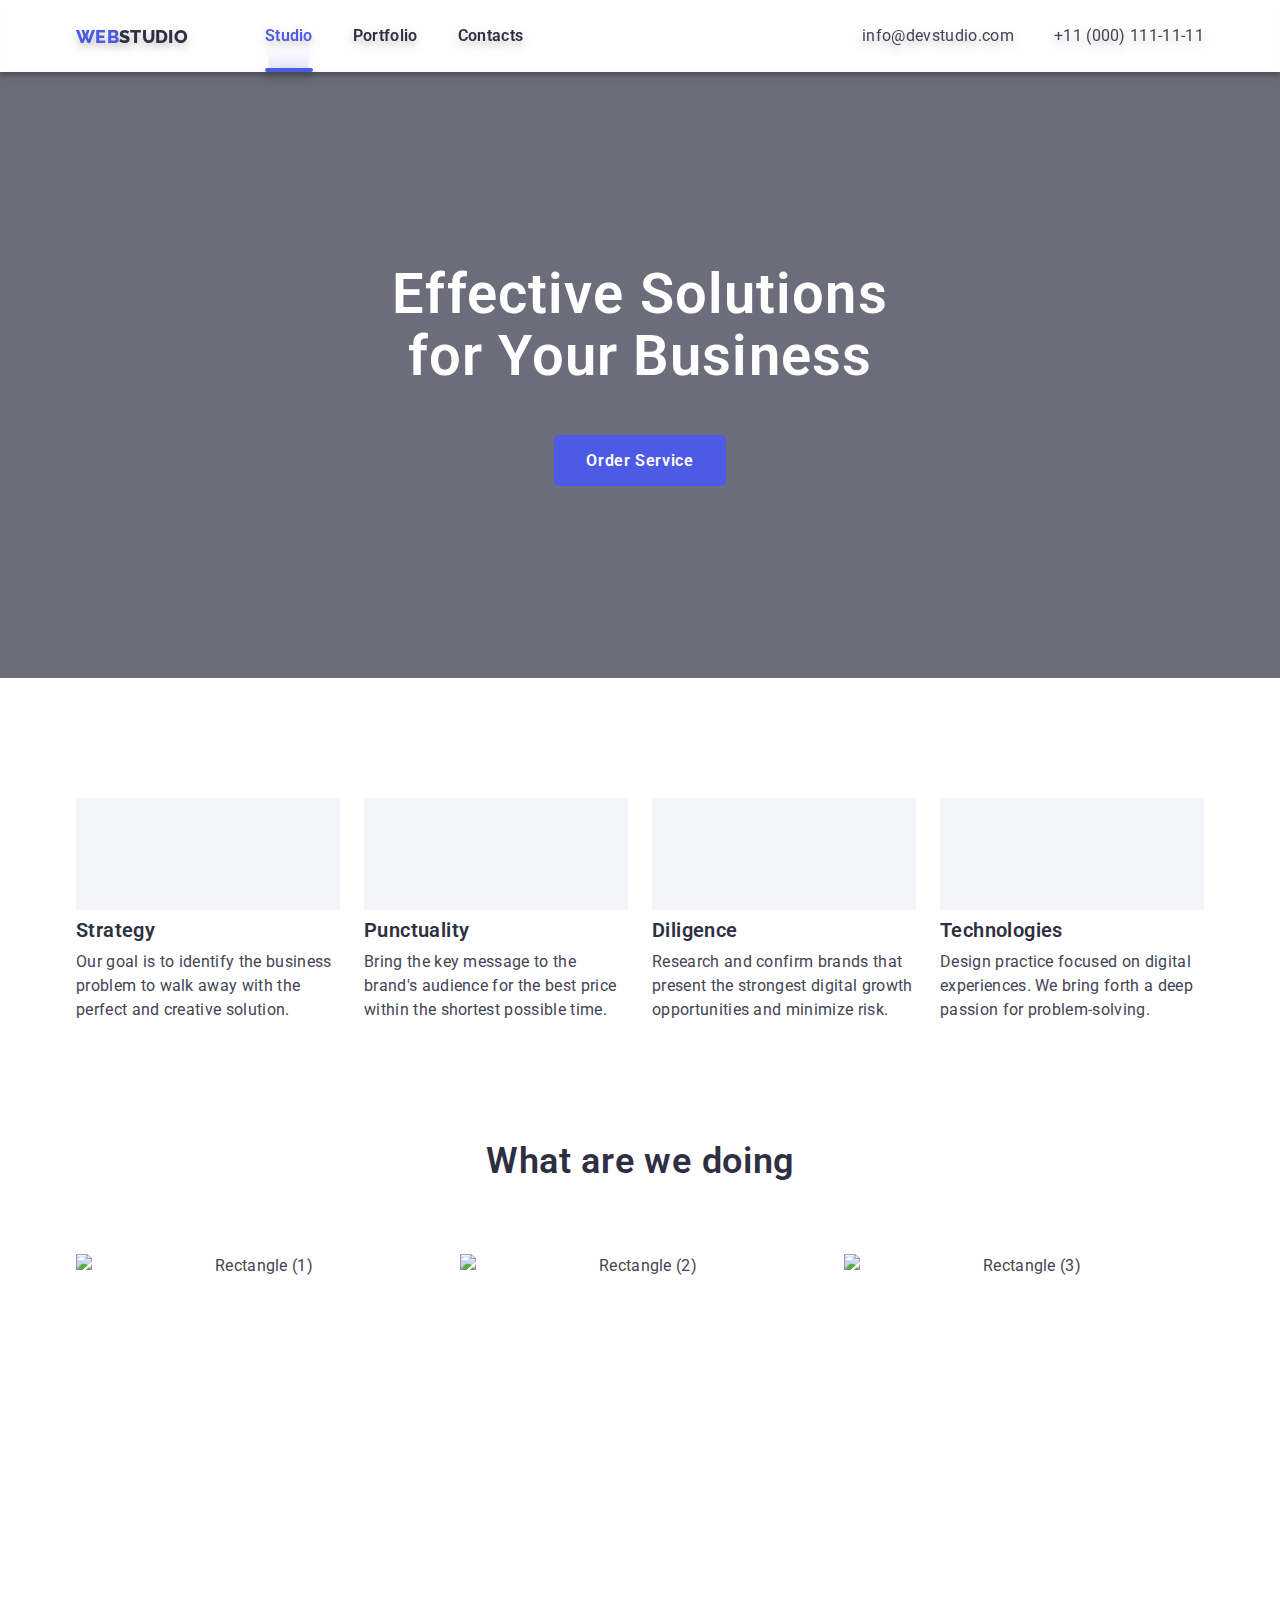
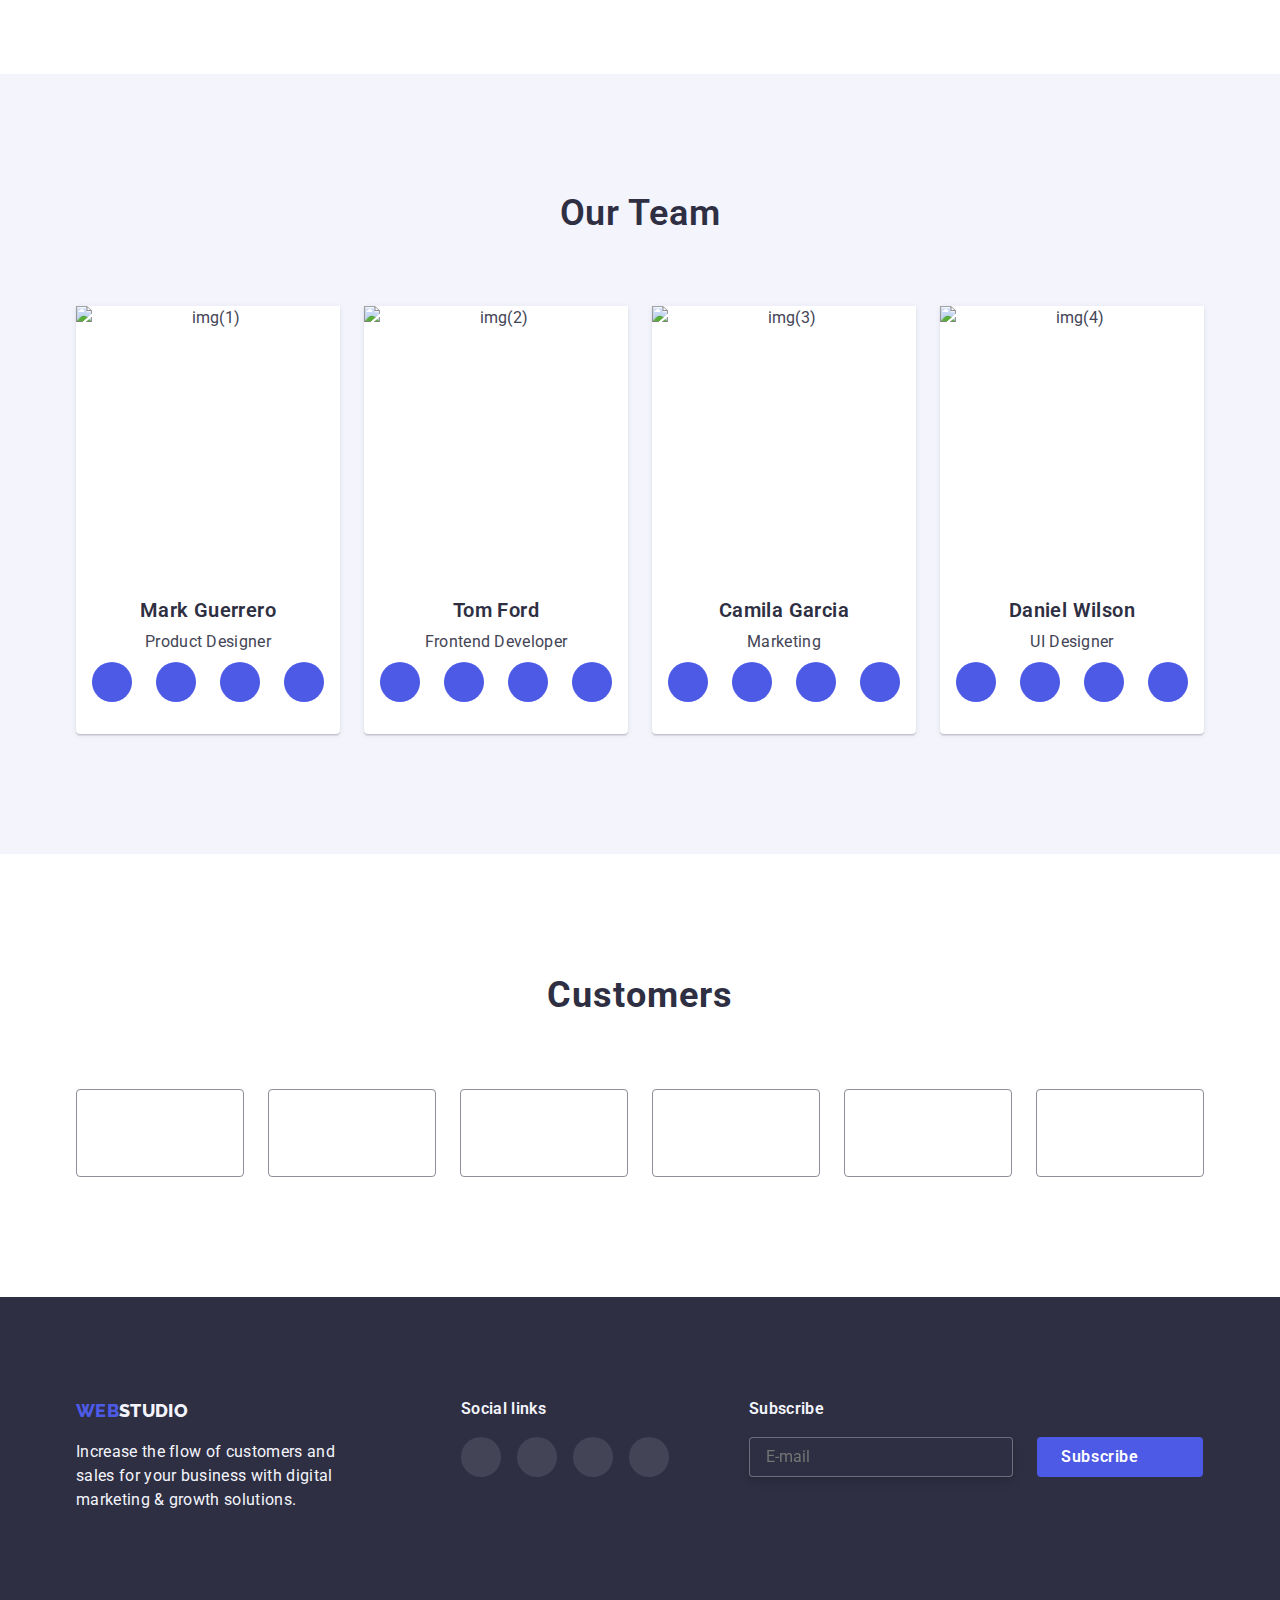
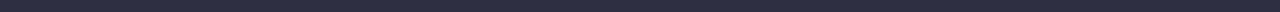
==== commit 9d661adb: "Update from mentor's recommendation" ====
--- a/index.html
+++ b/index.html
@@ -18,12 +18,107 @@
     <link rel="stylesheet" href="./css/style.css" />
   </head>
   <body>
+    <div class="backdrop is-hidden" data-modal>
+      <div class="backdrop-modal">
+        <button class="backdrop-modal-close" type="button" data-modal-close>
+          <svg class="backdrop-modal-close-svg">
+            <use href="./images/icons.svg#icon-close-not-selected"></use>
+          </svg>
+          <svg class="backdrop-modal-close-svg actice">
+            <use href="./images/icons.svg#icon-close-selected"></use>
+          </svg>
+        </button>
+        <h4 class="backdrop-modal-title">
+          Leave your contacts and we will call you back
+        </h4>
+        <form class="backdrop-modal-form">
+          <div class="backdrop-modal-form-container">
+            <label class="backdrop-modal-form-container-lable">
+              Name
+              <div class="backdrop-modal-form-container-lable-input">
+                <input
+                  class="form-text"
+                  type="text"
+                  placeholder=" "
+                  name="name"
+                />
+                <svg class="form-icon">
+                  <use href="./images/icons.svg#icon-peopleform"></use>
+                </svg>
+              </div>
+            </label>
+            <label class="backdrop-modal-form-container-lable">
+              Phone
+              <div class="backdrop-modal-form-container-lable-input">
+                <input
+                  class="form-text"
+                  type="tel"
+                  placeholder=" "
+                  name="phone"
+                />
+                <svg class="form-icon">
+                  <use href="./images/icons.svg#icon-phoneform"></use>
+                </svg>
+              </div>
+            </label>
+            <label class="backdrop-modal-form-container-lable">
+              Email
+              <div class="backdrop-modal-form-container-lable-input">
+                <input
+                  class="form-text"
+                  type="email"
+                  placeholder=" "
+                  name="email"
+                />
+                <svg class="form-icon">
+                  <use href="./images/icons.svg#icon-emailform"></use>
+                </svg>
+              </div>
+            </label>
+            <label class="backdrop-modal-form-container-lable">
+              Comment
+              <textarea
+                class="form-text"
+                rows="10"
+                placeholder="Text input"
+                name="comment"
+              ></textarea>
+            </label>
+          </div>
+          <label class="backdrop-modal-form-policy">
+            <input
+              class="backdrop-modal-form-policy-checkbox visually-hidden"
+              type="checkbox"
+              name="policy"
+            />
+            <span
+              >I accept the terms and conditions of the
+              <a class="backdrop-modal-form-policy-link" href=""
+                >Privacy Policy</a
+              ></span
+            >
+            <span class="backdrop-modal-form-policy-icon disagree"></span>
+            <!-- <svg class="backdrop-modal-form-policy-icon disagree">
+              <use href="./images/icons.svg#icon-policy-not-selected"></use>
+            </svg> -->
+            <svg class="backdrop-modal-form-policy-icon agree">
+              <use href="./images/icons.svg#icon-policy-selected"></use>
+            </svg>
+          </label>
+          <button class="backdrop-modal-form-sumbmit button" type="submit">
+            Send
+          </button>
+        </form>
+      </div>
+    </div>
+
     <header>
       <div class="container">
         <a class="logo link" href="./index.html"><span>web</span>studio</a>
         <nav class="nav">
           <ul class="nav-menu list">
-            <li class="item">
+            <li class="item active-page">
+              <!-- в самому кінці стилів active-page -->
               <a class="link" href="./index.html">Studio</a>
             </li>
             <li class="item">
@@ -51,89 +146,95 @@
             Effective Solutions <br />
             for Your Business
           </h1>
-          <button class="button" type="button">Order Service</button>
+          <button class="button" type="button" data-modal-open>
+            Order Service
+          </button>
         </div>
       </section>
-      <section class="about section container">
-        <ul class="about-list list">
-          <li class="item">
-            <div class="picture">
-              <svg class="icon icon-antenna">
-                <use href="./images/icons.svg#icon-antenna"></use>
-              </svg>
-            </div>
-            <h3 class="title">Strategy</h3>
-            <p>
-              Our goal is to identify the business problem to walk away with the
-              perfect and creative solution.
-            </p>
-          </li>
-          <li class="item">
-            <div class="picture">
-              <svg class="icon icon-clock">
-                <use href="./images/icons.svg#icon-clock"></use>
-              </svg>
-            </div>
-            <h3 class="title">Punctuality</h3>
-            <p>
-              Bring the key message to the brand's audience for the best price
-              within the shortest possible time.
-            </p>
-          </li>
-          <li class="item">
-            <div class="picture">
-              <svg class="icon icon-diagram">
-                <use href="./images/icons.svg#icon-diagram"></use>
-              </svg>
-            </div>
-            <h3 class="title">Diligence</h3>
-            <p>
-              Research and confirm brands that present the strongest digital
-              growth opportunities and minimize risk.
-            </p>
-          </li>
-          <li class="item">
-            <div class="picture">
-              <svg class="icon icon-astronaut">
-                <use href="./images/icons.svg#icon-astronaut"></use>
-              </svg>
-            </div>
-            <h3 class="title">Technologies</h3>
-            <p>
-              Design practice focused on digital experiences. We bring forth a
-              deep passion for problem-solving.
-            </p>
-          </li>
-        </ul>
+      <section class="about section">
+        <div class="container">
+          <ul class="about-list list">
+            <li class="item">
+              <div class="picture">
+                <svg class="icon icon-antenna">
+                  <use href="./images/icons.svg#icon-antenna"></use>
+                </svg>
+              </div>
+              <h3 class="title">Strategy</h3>
+              <p>
+                Our goal is to identify the business problem to walk away with
+                the perfect and creative solution.
+              </p>
+            </li>
+            <li class="item">
+              <div class="picture">
+                <svg class="icon icon-clock">
+                  <use href="./images/icons.svg#icon-clock"></use>
+                </svg>
+              </div>
+              <h3 class="title">Punctuality</h3>
+              <p>
+                Bring the key message to the brand's audience for the best price
+                within the shortest possible time.
+              </p>
+            </li>
+            <li class="item">
+              <div class="picture">
+                <svg class="icon icon-diagram">
+                  <use href="./images/icons.svg#icon-diagram"></use>
+                </svg>
+              </div>
+              <h3 class="title">Diligence</h3>
+              <p>
+                Research and confirm brands that present the strongest digital
+                growth opportunities and minimize risk.
+              </p>
+            </li>
+            <li class="item">
+              <div class="picture">
+                <svg class="icon icon-astronaut">
+                  <use href="./images/icons.svg#icon-astronaut"></use>
+                </svg>
+              </div>
+              <h3 class="title">Technologies</h3>
+              <p>
+                Design practice focused on digital experiences. We bring forth a
+                deep passion for problem-solving.
+              </p>
+            </li>
+          </ul>
+        </div>
       </section>
-      <section class="projects section container">
-        <h2 class="title">What are we doing</h2>
-        <ul class="projects-list list">
-          <li class="item">
-            <img
-              src="./images/rectangle/rectangle1.jpg"
-              alt="Rectangle (1)"
-              width="360"
-              height="300"
-            />
-          </li>
-          <li class="item">
-            <img
-              src="./images/rectangle/rectangle2.jpg"
-              alt="Rectangle (2)"
-              width="360"
-              height="300"
-            />
-          </li>
-          <li class="item">
-            <img
-              src="./images/rectangle/rectangle3.jpg"
-              alt="Rectangle (3)"
-              width="360"
-              height="300"
-            />
-          </li>
-        </ul>
+      <section class="projects section">
+        <div class="container">
+          <h2 class="title">What are we doing</h2>
+          <ul class="projects-list list">
+            <li class="item">
+              <img
+                src="./images/rectangle/rectangle1.jpg"
+                alt="Rectangle (1)"
+                width="360"
+                height="300"
+              />
+            </li>
+            <li class="item">
+              <img
+                src="./images/rectangle/rectangle2.jpg"
+                alt="Rectangle (2)"
+                width="360"
+                height="300"
+              />
+            </li>
+            <li class="item">
+              <img
+                src="./images/rectangle/rectangle3.jpg"
+                alt="Rectangle (3)"
+                width="360"
+                height="300"
+              />
+            </li>
+          </ul>
+        </div>
       </section>
       <section class="section section-team">
         <div class="container">
@@ -361,40 +462,69 @@
             digital marketing & growth solutions.
           </p>
         </div>
-        <div class="media">
-          <h3 class="headline">Social links</h3>
-          <ul class="social-links list">
-            <li class="item">
-              <a href="" class="link media-link footer-link">
-                <svg class="icon icon-instagram">
+        <div class="footer-media">
+          <h4 class="footer-media-headline">Social links</h4>
+          <ul class="footer-media-social list">
+            <li class="footer-media-social-item">
+              <a href="" class="footer-media-social-item-link">
+                <svg class="footer-media-social-item-link-icon icon-instagram">
                   <use href="./images/icons.svg#icon-instagram"></use>
                 </svg>
               </a>
             </li>
-            <li class="item">
-              <a href="" class="link media-link footer-link">
-                <svg class="icon icon-twitter">
+            <li class="footer-media-social-item">
+              <a href="" class="footer-media-social-item-link">
+                <svg
+                  class="footer-media-social-item-link-icon icon-twitter"
+                  width="24"
+                  height="24"
+                >
                   <use href="./images/icons.svg#icon-twitter"></use>
                 </svg>
               </a>
             </li>
-            <li class="item">
-              <a href="" class="link media-link footer-link">
-                <svg class="icon icon-facebook">
+            <li class="footer-media-social-item">
+              <a href="" class="footer-media-social-item-link">
+                <svg
+                  class="footer-media-social-item-link-icon icon-facebook"
+                  width="24"
+                  height="24"
+                >
                   <use href="./images/icons.svg#icon-facebook"></use>
                 </svg>
               </a>
             </li>
-            <li class="item">
-              <a href="" class="link media-link footer-link">
-                <svg class="icon icon-linkedin">
+            <li class="footer-media-social-item">
+              <a href="" class="footer-media-social-item-link">
+                <svg
+                  class="footer-media-social-item-link-icon icon-linkedin"
+                  width="24"
+                  height="24"
+                >
                   <use href="./images/icons.svg#icon-linkedin"></use>
                 </svg>
               </a>
             </li>
           </ul>
+        </div>
+        <div class="subscribe">
+          <h4 class="subscribe-title">Subscribe</h4>
+          <form class="subscribe-form">
+            <input
+              class="subscribe-form-label-email"
+              type="email"
+              placeholder="E-mail"
+            />
+            <button class="subscribe-form-label-button button" type="submit">
+              Subscribe
+              <svg class="subscribe-form-label-icon" width="24" height="24">
+                <use href="./images/icons.svg#icon-airplane"></use>
+              </svg>
+            </button>
+          </form>
         </div>
       </div>
     </footer>
+    <script src="./js/modal.js"></script>
   </body>
 </html>
--- a/css/style.css
+++ b/css/style.css
@@ -10,6 +10,8 @@
   --secondary-color: #ffffff;
   --primary-bg-color: #ffffff;
   --portfolio-bg-color: #e5e5e5;
+
+  --timing-function: cubic-bezier(0.4, 0, 0.2, 1);
 }
 
 /* reset */
@@ -95,6 +97,244 @@
   margin: 0 auto;
 }
 
+/* modal */
+
+.backdrop {
+  position: fixed;
+  top: 0;
+  left: 0;
+  z-index: 1;
+
+  width: 100%;
+  height: 100%;
+
+  background-color: rgba(46, 47, 66, 0.4);
+
+  opacity: 1;
+  transition: opacity 250ms var(--timing-function);
+}
+
+.backdrop.is-hidden {
+  opacity: 0;
+  pointer-events: none;
+}
+
+.backdrop.is-hidden .backdrop-modal {
+  transform: translate(-50%, -50%) scale(0.9);
+}
+
+.backdrop-modal {
+  position: absolute;
+  top: 50%;
+  left: 50%;
+  padding: 72px 24px 24px;
+  transform: translate(-50%, -50%) scale(1);
+  transition: transform 250ms var(--timing-function);
+
+  min-width: 408px;
+  min-height: 576px;
+
+  background-color: #fcfcfc;
+  box-shadow: 0px 1px 1px rgba(0, 0, 0, 0.14), 0px 1px 3px rgba(0, 0, 0, 0.12),
+    0px 2px 1px rgba(0, 0, 0, 0.2);
+  border-radius: 4px;
+}
+
+/* button close modal */
+
+.backdrop-modal-close {
+  position: absolute;
+  top: 24px;
+  right: 24px;
+
+  width: 24px;
+  height: 24px;
+
+  background-color: #ffffff;
+  border: none;
+  cursor: pointer;
+}
+
+.backdrop-modal-close:active .backdrop-modal-close-svg {
+  opacity: 0;
+}
+
+.backdrop-modal-close:active .backdrop-modal-close-svg.actice {
+  opacity: 1;
+}
+
+.backdrop-modal-close-svg {
+  position: absolute;
+  top: 50%;
+  left: 50%;
+  transform: translate(-50%, -50%);
+  width: 24px;
+  height: 24px;
+}
+
+.backdrop-modal-close-svg.actice {
+  opacity: 0;
+}
+
+/* modal title */
+
+.backdrop-modal-title {
+  margin-bottom: 16px;
+
+  text-align: center;
+  color: var(--dark);
+}
+
+/* modal form */
+
+.backdrop-modal-form {
+  display: flex;
+  flex-direction: column;
+}
+
+/* conteiner inputs */
+
+.backdrop-modal-form-container {
+  display: flex;
+  flex-direction: column;
+  row-gap: 8px;
+  margin-bottom: 16px;
+
+  color: var(--subtle-text);
+}
+
+.backdrop-modal-form-container-lable:hover,
+.backdrop-modal-form-container-lable:focus-within {
+  color: var(--primary-brand);
+}
+
+.backdrop-modal-form-container-lable-input {
+  position: relative;
+  margin-top: 4px;
+}
+
+.backdrop-modal-form-container-lable:hover .form-text {
+  border: 1px solid var(--primary-brand);
+  outline: 1px solid var(--primary-brand);
+}
+
+.backdrop-modal-form-container-lable:hover .form-icon {
+  fill: var(--primary-brand);
+}
+
+.form-text {
+  display: block;
+  width: 100%;
+  height: 40px;
+  padding-left: 38px;
+
+  border: 1px solid rgba(33, 33, 33, 0.2);
+  border-radius: 4px;
+  transition: border 250ms var(--timing-function);
+}
+
+.form-icon {
+  position: absolute;
+  top: 50%;
+  left: 16px;
+  transform: translateY(-50%);
+  width: 18px;
+  height: 24px;
+  transition: fill 250ms var(--timing-function);
+}
+
+.form-text:hover,
+.form-text:focus,
+.form-text:active {
+  border: 1px solid var(--primary-brand);
+  outline: 1px solid var(--primary-brand);
+}
+
+.form-text:hover ~ .form-icon,
+.form-text:focus ~ .form-icon {
+  fill: var(--primary-brand);
+}
+
+.form-text:not(:placeholder-shown) ~ .form-icon {
+  opacity: 0;
+}
+
+textarea.form-text {
+  height: 120px;
+  margin-top: 4px;
+  padding-top: 8px;
+  padding-left: 16px;
+
+  resize: none;
+}
+
+/* modal policy */
+
+.backdrop-modal-form-policy {
+  position: relative;
+  padding-left: 24px;
+  color: #757575;
+}
+
+.visually-hidden {
+  position: absolute;
+  width: 1px;
+  height: 1px;
+  margin: -1px;
+  border: 0;
+  padding: 0;
+
+  white-space: nowrap;
+  clip-path: inset(100%);
+  clip: rect(0 0 0 0);
+  overflow: hidden;
+}
+
+.backdrop-modal-form-policy-link {
+  color: var(--primary-brand);
+}
+.backdrop-modal-form-policy-icon {
+  position: absolute;
+  top: 50%;
+  left: 0;
+  transform: translateY(-50%);
+  width: 16px;
+  height: 16px;
+}
+
+.backdrop-modal-form-policy-icon.disagree {
+  border: 1.25px solid #2e2f42;
+  border-radius: 2px;
+}
+
+.backdrop-modal-form-policy-icon.agree {
+  opacity: 0;
+}
+
+.backdrop-modal-form-policy-checkbox:checked
+  ~ .backdrop-modal-form-policy-icon.agree {
+  opacity: 1;
+}
+
+.backdrop-modal-form-policy-checkbox:checked
+  ~ .backdrop-modal-form-policy-icon.disagree {
+  opacity: 0;
+}
+
+/* modal button submit */
+
+.backdrop-modal-form-sumbmit {
+  padding: 16px 32px;
+  margin: 24px auto 0;
+
+  color: #ffffff;
+  background-color: var(--primary-brand);
+  transition: background-color 250ms var(--timing-function);
+
+  box-shadow: 0px 4px 4px rgba(0, 0, 0, 0.15);
+  border-radius: 4px;
+  border: var(--primary-brand);
+}
 /* header */
 
 header {
@@ -103,8 +343,6 @@
 }
 
 header > .container {
-  padding-top: 24px;
-  padding-bottom: 24px;
   display: flex;
   align-items: center;
 }
@@ -144,8 +382,13 @@
 }
 
 .nav-menu .link {
+  display: block;
+  padding-top: 24px;
+  padding-bottom: 24px;
+
   color: var(--dark);
   font-weight: 600;
+  transition: color 250ms var(--timing-function);
 }
 
 .nav-menu .link:hover,
@@ -158,8 +401,50 @@
   color: var(--primary-brand);
 }
 
+/* active page */
+
+.active-page .link {
+  position: relative;
+  color: var(--primary-brand);
+  transition: color 250ms var(--timing-function);
+}
+
+.active-page .link:hover {
+  color: var(--primary-brand);
+}
+
+.active-page .link::after {
+  /* активна сторінка */
+  content: "";
+  position: absolute;
+  bottom: 0;
+  left: 0;
+  width: 100%;
+  height: 4px;
+
+  border-radius: 2px;
+  background-color: var(--primary-brand);
+}
+
+.active-page .link::before {
+  content: "";
+  position: absolute;
+  bottom: 4px;
+  top: 0;
+  left: 0;
+  width: 100%;
+
+  background: linear-gradient(
+    /* це та clip-path дає тінь */ to top,
+    rgba(72, 90, 229, 0.3) -50%,
+    rgba(72, 90, 229, 0) 30%
+  );
+  clip-path: polygon(10% 100%, -10% 15px, 110% 15px, 90% 100%);
+}
+
 .contacts .link {
   color: var(--text);
+  transition: color 250ms var(--timing-function);
 }
 
 .contacts .link:hover,
@@ -218,6 +503,8 @@
   line-height: 1.5;
   letter-spacing: 0.04em;
   cursor: pointer;
+  transition: background-color 250ms var(--timing-function),
+    box-shadow 250ms var(--timing-function);
 }
 
 .hero .button {
@@ -228,17 +515,18 @@
   background-color: var(--primary-brand);
   border: none;
   border-radius: 5px;
-  /*box-shadow: 0px 4px 4px var(--dark);*/
-}
-
-.hero .button:hover,
-.hero .button:focus {
+  /* box-shadow: 0px 4px 4px var(--dark); */
+  transition: box-shadow 250ms var(--timing-function);
+}
+
+.button:hover,
+.button:focus {
   box-shadow: 0px 1px 6px rgba(46, 47, 66, 0.08),
     0px 1px 1px rgba(46, 47, 66, 0.16), 0px 2px 1px rgba(46, 47, 66, 0.08);
 }
 
-.hero .button:active,
-.buttons .button:active {
+.button:active,
+.button:active {
   background-color: #404bbf;
   box-shadow: 0px 4px 4px rgba(0, 0, 0, 0.15);
 }
@@ -259,6 +547,9 @@
   align-items: center;
   padding: 12px 24px;
   border-radius: 5px;
+  transition: color 250ms var(--timing-function),
+    background-color 250ms var(--timing-function),
+    box-shadow 250ms var(--timing-function);
 }
 
 .buttons .button:hover,
@@ -332,7 +623,7 @@
   text-align: center;
 }
 
-.projects > .title {
+.projects .title {
   margin-bottom: 72px;
 }
 
@@ -350,7 +641,7 @@
   height: auto;
 }
 
-/* card-content */
+/* cards-projects-item-link-thumb-content */
 
 .section-team {
   padding-top: 120px;
@@ -410,6 +701,7 @@
   border-radius: 50%;
   background-color: var(--primary-brand);
   color: var(--light);
+  transition: background-color 250ms var(--timing-function);
 }
 
 .social-links .media-link:hover,
@@ -460,17 +752,20 @@
   border-radius: 4px;
   color: var(--subtle-text);
 }
+.customers-list .customers-link {
+  color: #8e8f99;
+  transition: color, border-color 250ms var(--timing-function);
+}
 
 .customers-list .customers-link:hover,
 .customers-list .customers-link:focus {
   color: var(--primary-brand);
   border-color: var(--primary-brand);
-
-  border-color: var(--primary-brand);
 }
 
 .customers-link .icon {
   fill: currentColor;
+  transition: color 250ms var(--timing-function);
 }
 
 .customers-link > .icon-yaco {
@@ -512,49 +807,68 @@
   column-gap: 24px;
 }
 
-.cards-projects > .item {
+.cards-projects-item {
   max-width: 360px;
   box-shadow: 0px 1px 6px rgba(46, 47, 66, 0.08);
   flex-basis: calc((100% - 24px) / 3);
-}
-
-.cards-projects > .item:hover,
-.cards-projects > .item:focus {
+
+  transition: box-shadow 250ms var(--timing-function);
+}
+
+.cards-projects-item:hover,
+.cards-projects-item:focus {
   box-shadow: 0px 1px 6px rgba(46, 47, 66, 0.08),
     0px 1px 1px rgba(46, 47, 66, 0.16), 0px 2px 1px rgba(46, 47, 66, 0.08);
 }
 
-.cards-projects .link {
+.cards-projects-item-link {
   color: var(--text);
 }
 
-.cards-projects img {
+.cards-projects-item-link-thumb-img {
+  position: relative;
+  width: 100%;
+  overflow: hidden;
+}
+
+.cards-projects-item-link-thumb-img img {
   display: block;
   max-width: 100%;
   height: auto;
 }
 
-.cards-projects .card-content {
-  border: 0.5px solid #f4f4fd;
-  border-top: none;
-}
-/* .cards-projects > .item:not(:nth-child(3n + 1)) {
-  margin-left: 24px;
-}
-
-.cards-projects > .item:nth-child(1),
-.item:nth-child(4) {
-  margin-bottom: 48px;
-} */
-
-.cards-projects .card-content {
+.cards-projects-item-link-thumb-img-overflay {
+  position: absolute;
+  top: 100%;
+  left: 0;
+  width: 100%;
+  height: 100%;
+  padding: 40px 32px 0;
+  transform: translateY(0);
+
+  transition: transform 250ms var(--timing-function);
+
+  color: var(--light);
+  background-color: var(--primary-brand);
+}
+
+.cards-projects-item-link:hover .cards-projects-item-link-thumb-img-overflay,
+.cards-projects-item-link:focus .cards-projects-item-link-thumb-img-overflay {
+  transform: translateY(-100%);
+}
+
+.cards-projects-item-link-thumb-content {
   padding-top: 32px;
   padding-left: 16px;
   padding-bottom: 32px;
-}
-
-.cards-projects .title {
+
+  border: 0.5px solid #f4f4fd;
+  border-top: none;
+}
+.cards-projects-item-link-thumb-content-title {
   margin-bottom: 8px;
+}
+.cards-projects-item-link-thumb-content-text {
 }
 /* footer */
 
@@ -581,33 +895,79 @@
 
 /* media */
 
-.media {
+.footer-media {
   margin-left: 120px;
 }
 
-.media > .headline {
+.footer-media-headline,
+.subscribe-title {
   font-weight: 600;
 }
 
-/* social media */
-
-.media > .social-links {
+.footer-media-social {
+  display: flex;
   margin-top: 16px;
   gap: 16px;
 }
 
-.media-link.footer-link {
+.footer-media-social-item-link {
+  display: block;
   padding: 8px;
+
+  color: var(--light);
   background-color: rgba(255, 255, 255, 0.1);
-}
-
-.media-link.footer-link:hover,
-.media-link.footer-link:focus {
+  border-radius: 50%;
+  transition: background-color 250ms var(--timing-function);
+}
+
+.footer-media-social-item-link-icon {
+  display: block;
+  width: 24px;
+  height: 24px;
+}
+.footer-media-social-item-link:hover,
+.footer-media-social-item-link:focus {
   border-color: var(--success);
   background-color: var(--success);
 }
 
-.media-link.footer-link.icon {
-  width: 24px;
-  height: 24px;
-}
+/* subscribe */
+
+.subscribe {
+  margin-left: 80px;
+}
+.subscribe-title {
+  margin-bottom: 16px;
+}
+.subscribe-form {
+  display: flex;
+  gap: 24px;
+}
+
+.subscribe-form-label-email {
+  width: 264px;
+  height: 40px;
+  padding-left: 16px;
+
+  color: rgba(255, 255, 255, 0.6);
+  background-color: var(--dark);
+
+  border: 1px solid rgba(255, 255, 255, 0.3);
+  filter: drop-shadow(0px 4px 4px rgba(0, 0, 0, 0.15));
+  border-radius: 4px;
+}
+.subscribe-form-label-button {
+  display: flex;
+  align-items: center;
+  padding: 8px 24px;
+  gap: 16px;
+
+  color: #ffffff;
+  background-color: var(--primary-brand);
+
+  border: var(--primary-brand);
+  border-radius: 4px;
+}
+
+.subscribe-form-label-icon {
+}
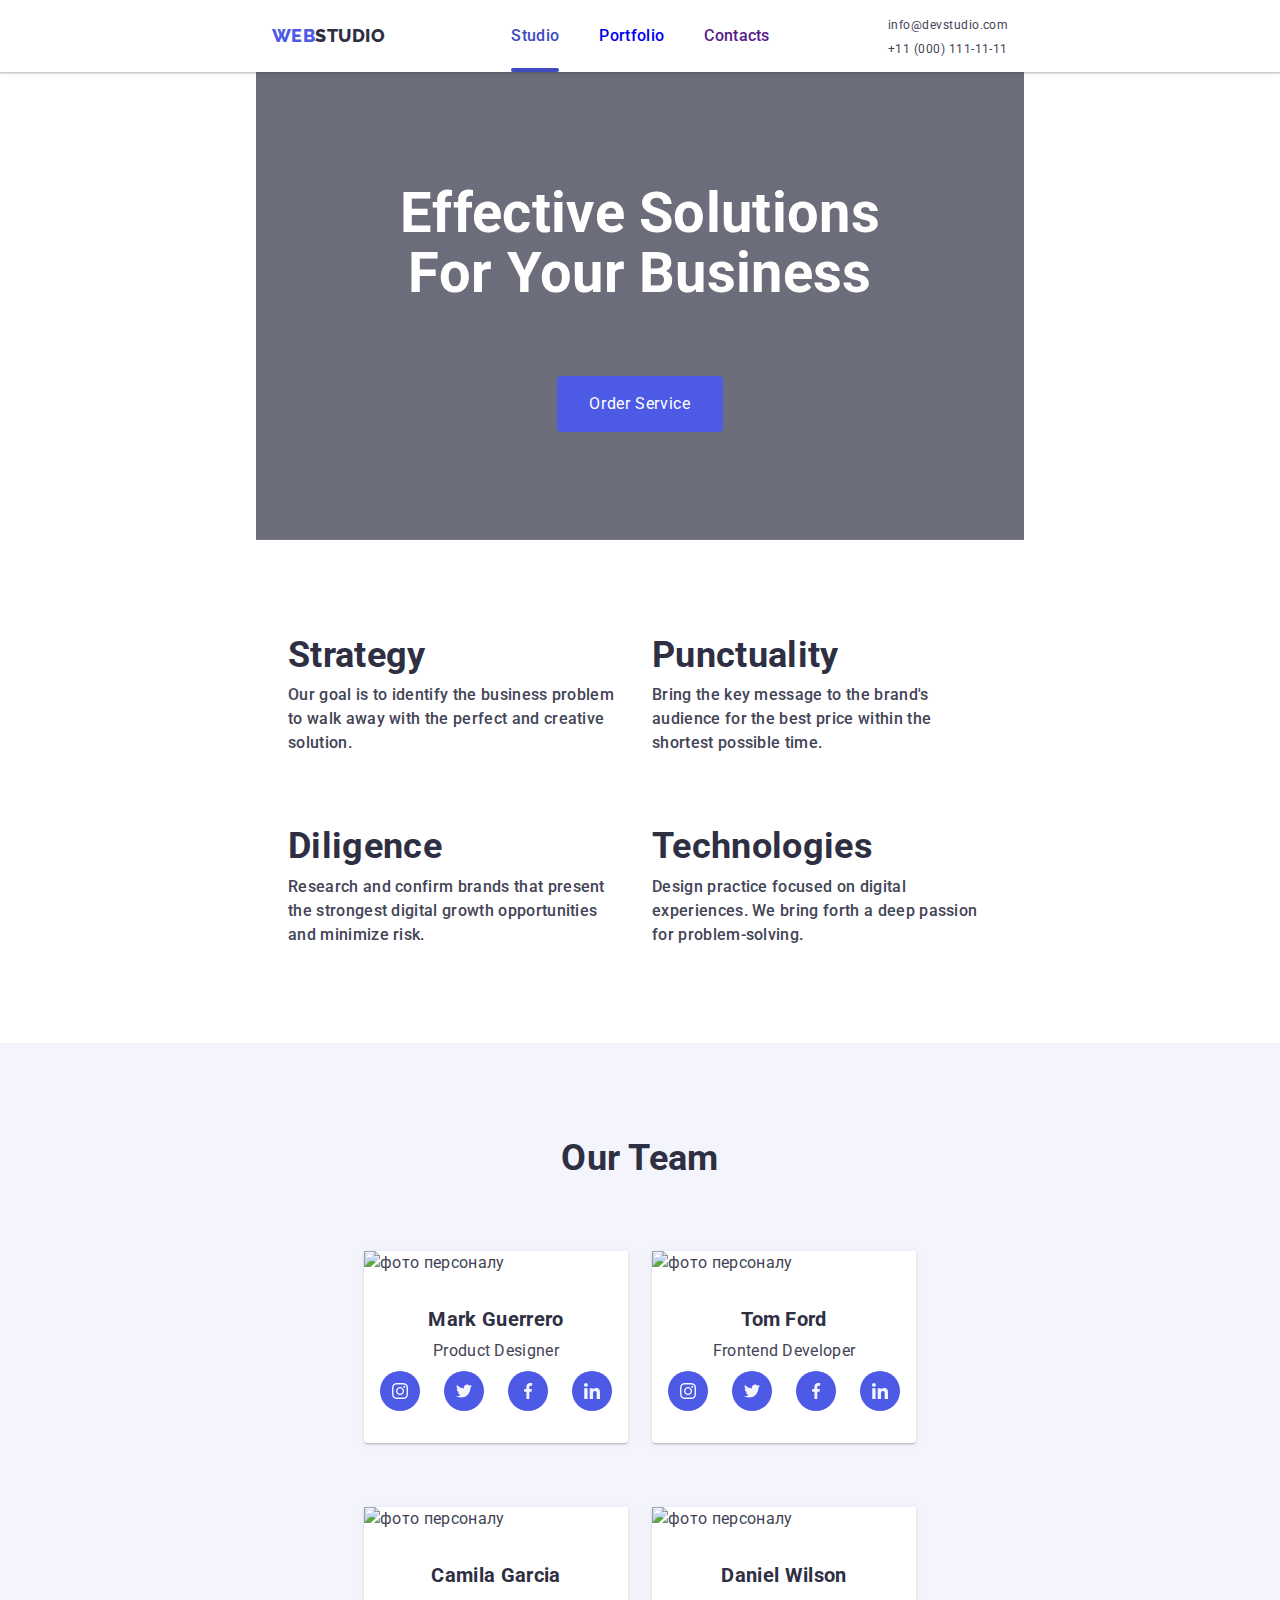
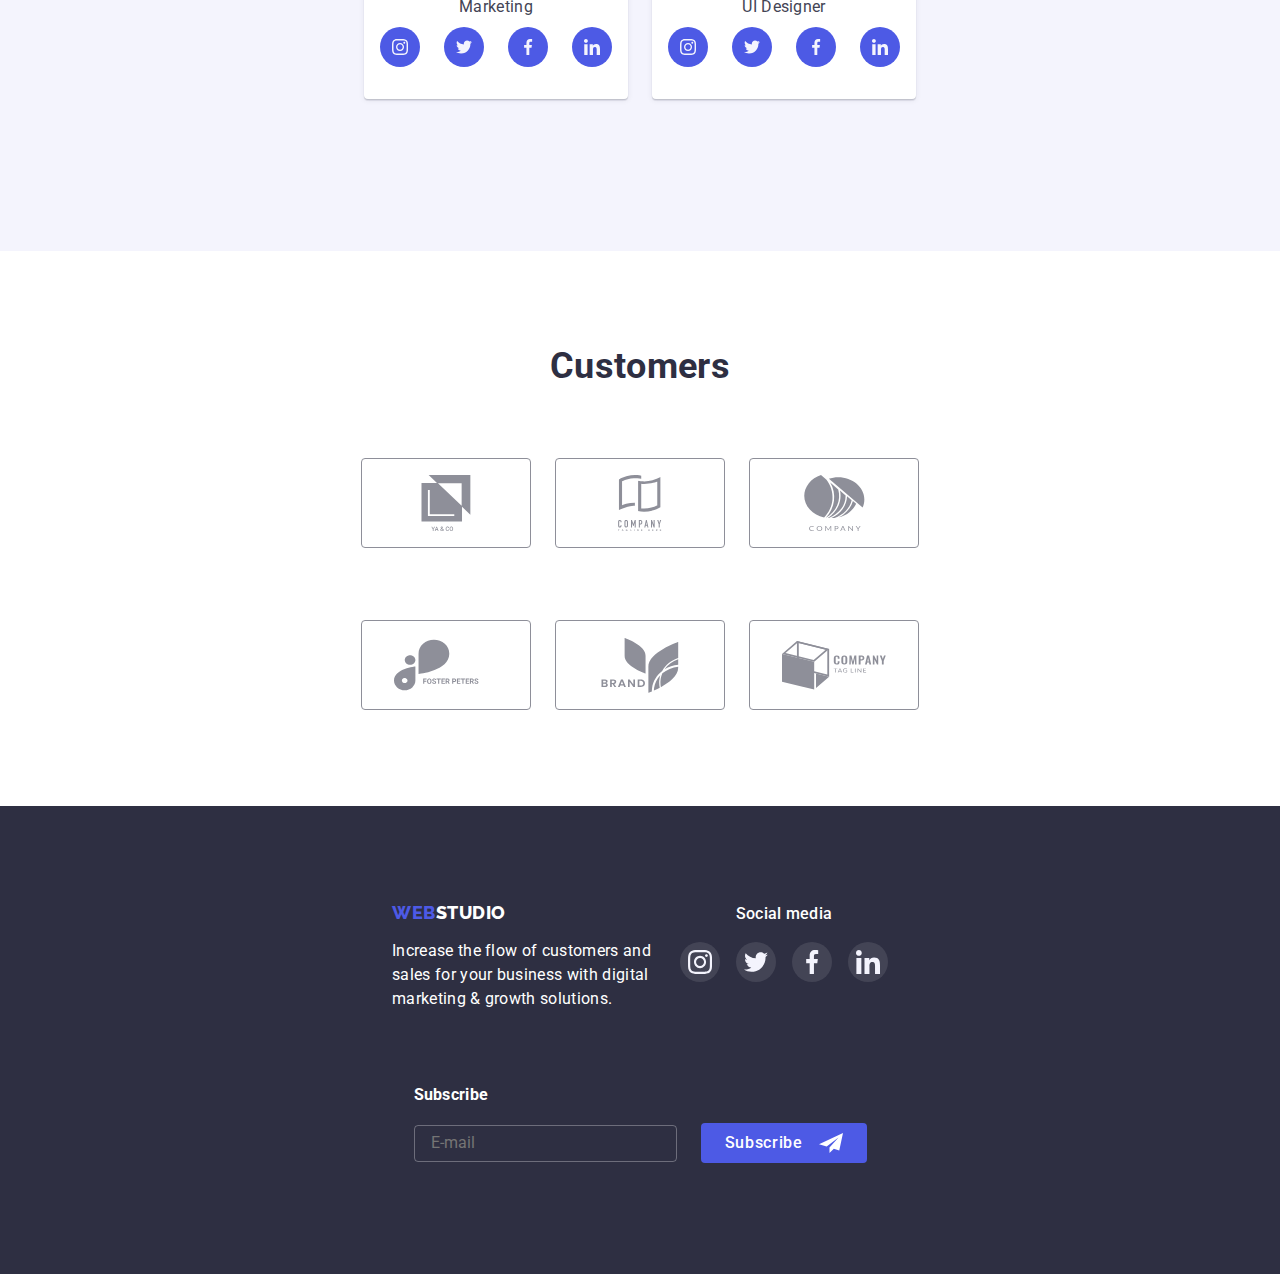
==== commit f8bfe746: "first commit without optimization img and background img" ====
--- a/index.html
+++ b/index.html
@@ -18,185 +18,85 @@
     <link rel="stylesheet" href="./css/style.css" />
   </head>
   <body>
-    <div class="backdrop is-hidden" data-modal>
-      <div class="backdrop-modal">
-        <button class="backdrop-modal-close" type="button" data-modal-close>
-          <svg class="backdrop-modal-close-svg">
-            <use href="./images/icons.svg#icon-close-not-selected"></use>
-          </svg>
-          <svg class="backdrop-modal-close-svg actice">
-            <use href="./images/icons.svg#icon-close-selected"></use>
+    <header>
+      <div class="container">
+        <a href="" class="logo link"><span>web</span>studio</a>
+        <button class="btn-menu" type="button" data-menu-button>
+          <svg class="btn-menu-icon" width="32" height="22">
+            <use href="./images/icons.svg#icon-hamburger"></use>
           </svg>
         </button>
-        <h4 class="backdrop-modal-title">
-          Leave your contacts and we will call you back
-        </h4>
-        <form class="backdrop-modal-form">
-          <div class="backdrop-modal-form-container">
-            <label class="backdrop-modal-form-container-lable">
-              Name
-              <div class="backdrop-modal-form-container-lable-input">
-                <input
-                  class="form-text"
-                  type="text"
-                  placeholder=" "
-                  name="name"
-                />
-                <svg class="form-icon">
-                  <use href="./images/icons.svg#icon-peopleform"></use>
-                </svg>
-              </div>
-            </label>
-            <label class="backdrop-modal-form-container-lable">
-              Phone
-              <div class="backdrop-modal-form-container-lable-input">
-                <input
-                  class="form-text"
-                  type="tel"
-                  placeholder=" "
-                  name="phone"
-                />
-                <svg class="form-icon">
-                  <use href="./images/icons.svg#icon-phoneform"></use>
-                </svg>
-              </div>
-            </label>
-            <label class="backdrop-modal-form-container-lable">
-              Email
-              <div class="backdrop-modal-form-container-lable-input">
-                <input
-                  class="form-text"
-                  type="email"
-                  placeholder=" "
-                  name="email"
-                />
-                <svg class="form-icon">
-                  <use href="./images/icons.svg#icon-emailform"></use>
-                </svg>
-              </div>
-            </label>
-            <label class="backdrop-modal-form-container-lable">
-              Comment
-              <textarea
-                class="form-text"
-                rows="10"
-                placeholder="Text input"
-                name="comment"
-              ></textarea>
-            </label>
-          </div>
-          <label class="backdrop-modal-form-policy">
-            <input
-              class="backdrop-modal-form-policy-checkbox visually-hidden"
-              type="checkbox"
-              name="policy"
-            />
-            <span
-              >I accept the terms and conditions of the
-              <a class="backdrop-modal-form-policy-link" href=""
-                >Privacy Policy</a
-              ></span
-            >
-            <span class="backdrop-modal-form-policy-icon disagree"></span>
-            <!-- <svg class="backdrop-modal-form-policy-icon disagree">
-              <use href="./images/icons.svg#icon-policy-not-selected"></use>
-            </svg> -->
-            <svg class="backdrop-modal-form-policy-icon agree">
-              <use href="./images/icons.svg#icon-policy-selected"></use>
-            </svg>
-          </label>
-          <button class="backdrop-modal-form-sumbmit button" type="submit">
-            Send
-          </button>
-        </form>
-      </div>
-    </div>
+        <nav class="nav-menu">
+          <ul class="nav-menu-list">
+            <li class="nav-menu-list-item active">
+              <a href="./index.html" class="link">Studio</a>
+            </li>
+            <li class="nav-menu-list-item">
+              <a href="./portfolio.html" class="link">Portfolio</a>
+            </li>
+            <li class="nav-menu-list-item">
+              <a href="" class="link">Contacts</a>
+            </li>
+          </ul>
+        </nav>
 
-    <header>
-      <div class="container">
-        <a class="logo link" href="./index.html"><span>web</span>studio</a>
-        <nav class="nav">
-          <ul class="nav-menu list">
-            <li class="item active-page">
-              <!-- в самому кінці стилів active-page -->
-              <a class="link" href="./index.html">Studio</a>
-            </li>
-            <li class="item">
-              <a class="link" href="./portfolio.html">Portfolio</a>
-            </li>
-            <li class="item"><a class="link" href="">Contacts</a></li>
-          </ul>
-        </nav>
-        <ul class="contacts list">
-          <li class="item">
-            <a class="link" href="mailto:info@devstudio.com"
+        <ul class="contacts-list">
+          <li class="contacts-list-item">
+            <a href="mailto:info@devstudio.com" class="link"
               >info@devstudio.com</a
             >
           </li>
-          <li class="item">
-            <a class="link" href="tel:+110001111111">+11 (000) 111-11-11</a>
+          <li class="contacts-list-item">
+            <a href="tel:+110001111111" class="link">+11 (000) 111-11-11</a>
           </li>
         </ul>
       </div>
     </header>
     <main>
-      <section class="section hero">
+      <section class="hero">
+        <h1 class="hero-title">Effective Solutions for Your Business</h1>
+        <button class="hero-btn" type="button" data-modal-open>
+          Order Service
+        </button>
+      </section>
+      <section class="about">
         <div class="container">
-          <h1 class="title">
-            Effective Solutions <br />
-            for Your Business
-          </h1>
-          <button class="button" type="button" data-modal-open>
-            Order Service
-          </button>
-        </div>
-      </section>
-      <section class="about section">
-        <div class="container">
-          <ul class="about-list list">
-            <li class="item">
-              <div class="picture">
-                <svg class="icon icon-antenna">
-                  <use href="./images/icons.svg#icon-antenna"></use>
-                </svg>
-              </div>
-              <h3 class="title">Strategy</h3>
+          <ul class="about-list">
+            <li class="about-list-item">
+              <svg class="about-list-item-icon">
+                <use href="./images/icons.svg#icon-antenna"></use>
+              </svg>
+              <h3 class="about-list-item-title">Strategy</h3>
               <p>
                 Our goal is to identify the business problem to walk away with
                 the perfect and creative solution.
               </p>
             </li>
-            <li class="item">
-              <div class="picture">
-                <svg class="icon icon-clock">
-                  <use href="./images/icons.svg#icon-clock"></use>
-                </svg>
-              </div>
-              <h3 class="title">Punctuality</h3>
+            <li class="about-list-item">
+              <svg class="about-list-item-icon">
+                <use href="./images/icons.svg#icon-clock"></use>
+              </svg>
+              <h3 class="about-list-item-title">Punctuality</h3>
               <p>
                 Bring the key message to the brand's audience for the best price
                 within the shortest possible time.
               </p>
             </li>
-            <li class="item">
-              <div class="picture">
-                <svg class="icon icon-diagram">
-                  <use href="./images/icons.svg#icon-diagram"></use>
-                </svg>
-              </div>
-              <h3 class="title">Diligence</h3>
+            <li class="about-list-item">
+              <svg class="about-list-item-icon">
+                <use href="./images/icons.svg#icon-diagram"></use>
+              </svg>
+              <h3 class="about-list-item-title">Diligence</h3>
               <p>
                 Research and confirm brands that present the strongest digital
                 growth opportunities and minimize risk.
               </p>
             </li>
-            <li class="item">
-              <div class="picture">
-                <svg class="icon icon-astronaut">
-                  <use href="./images/icons.svg#icon-astronaut"></use>
-                </svg>
-              </div>
-              <h3 class="title">Technologies</h3>
+            <li class="about-list-item">
+              <svg class="about-list-item-icon">
+                <use href="./images/icons.svg#icon-astronaut"></use>
+              </svg>
+              <h3 class="about-list-item-title">Technologies</h3>
               <p>
                 Design practice focused on digital experiences. We bring forth a
                 deep passion for problem-solving.
@@ -205,246 +105,251 @@
           </ul>
         </div>
       </section>
-      <section class="projects section">
+      <section class="projects">
         <div class="container">
-          <h2 class="title">What are we doing</h2>
-          <ul class="projects-list list">
-            <li class="item">
+          <h2 class="projects-title">What are we doing</h2>
+          <ul class="projects-list">
+            <li class="projects-list-item">
               <img
                 src="./images/rectangle/rectangle1.jpg"
-                alt="Rectangle (1)"
+                alt="фото роботи"
+                class="projects-list-img"
                 width="360"
-                height="300"
-              />
-            </li>
-            <li class="item">
+              />
+            </li>
+            <li class="projects-list-item">
               <img
                 src="./images/rectangle/rectangle2.jpg"
-                alt="Rectangle (2)"
+                alt="фото роботи"
+                class="projects-list-img"
                 width="360"
-                height="300"
-              />
-            </li>
-            <li class="item">
+              />
+            </li>
+            <li class="projects-list-item">
               <img
                 src="./images/rectangle/rectangle3.jpg"
-                alt="Rectangle (3)"
+                alt="фото роботи"
+                class="projects-list-img"
                 width="360"
-                height="300"
               />
             </li>
           </ul>
         </div>
       </section>
-      <section class="section section-team">
+      <section class="team">
         <div class="container">
-          <h2 class="title">Our Team</h2>
-          <ul class="cards-team list" style="list-style: none">
-            <li class="item">
+          <h2 class="team-title">Our Team</h2>
+          <ul class="team-list">
+            <li class="team-list-item">
               <img
                 src="./images/cards-team/img1.jpg"
-                alt="img(1)"
-                width="264"
-                height="260"
-              />
-              <h3 class="title">Mark Guerrero</h3>
-              <p>Product Designer</p>
-              <ul class="social-links list">
-                <li class="item">
-                  <a href="" class="link media-link">
-                    <svg class="icon icon-instagram">
-                      <use href="./images/icons.svg#icon-instagram"></use>
-                    </svg>
-                  </a>
-                </li>
-                <li class="item">
-                  <a href="" class="link media-link">
-                    <svg class="icon icon-twitter">
-                      <use href="./images/icons.svg#icon-twitter"></use>
-                    </svg>
-                  </a>
-                </li>
-                <li class="item">
-                  <a href="" class="link media-link">
-                    <svg class="icon icon-facebook">
-                      <use href="./images/icons.svg#icon-facebook"></use>
-                    </svg>
-                  </a>
-                </li>
-                <li class="item">
-                  <a href="" class="link media-link">
-                    <svg class="icon icon-linkedin">
-                      <use href="./images/icons.svg#icon-linkedin"></use>
-                    </svg>
-                  </a>
-                </li>
-              </ul>
-            </li>
-            <li class="item">
+                alt="фото персоналу"
+                class="team-list-item-img"
+              />
+              <div class="team-list-item-content">
+                <h3 class="team-list-item-content-title">Mark Guerrero</h3>
+                <p>Product Designer</p>
+                <ul class="team-list-item-content-media">
+                  <li class="team-list-item-content-media-item">
+                    <a href="" class="team-list-item-content-media-item-link">
+                      <svg class="team-list-item-content-media-item-link-icon">
+                        <use href="./images/icons.svg#icon-instagram"></use>
+                      </svg>
+                    </a>
+                  </li>
+                  <li class="team-list-item-content-media-item">
+                    <a href="" class="team-list-item-content-media-item-link">
+                      <svg class="team-list-item-content-media-item-link-icon">
+                        <use href="./images/icons.svg#icon-twitter"></use>
+                      </svg>
+                    </a>
+                  </li>
+                  <li class="team-list-item-content-media-item">
+                    <a href="" class="team-list-item-content-media-item-link">
+                      <svg class="team-list-item-content-media-item-link-icon">
+                        <use href="./images/icons.svg#icon-facebook"></use>
+                      </svg>
+                    </a>
+                  </li>
+                  <li class="team-list-item-content-media-item">
+                    <a href="" class="team-list-item-content-media-item-link">
+                      <svg class="team-list-item-content-media-item-link-icon">
+                        <use href="./images/icons.svg#icon-linkedin"></use>
+                      </svg>
+                    </a>
+                  </li>
+                </ul>
+              </div>
+            </li>
+            <li class="team-list-item">
               <img
                 src="./images/cards-team/img2.jpg"
-                alt="img(2)"
-                width="264"
-                height="260"
-              />
-              <h3 class="title">Tom Ford</h3>
-              <p>Frontend Developer</p>
-              <ul class="social-links list">
-                <li class="item">
-                  <a href="" class="link media-link">
-                    <svg class="icon icon-instagram">
-                      <use href="./images/icons.svg#icon-instagram"></use>
-                    </svg>
-                  </a>
-                </li>
-                <li class="item">
-                  <a href="" class="link media-link">
-                    <svg class="icon icon-twitter">
-                      <use href="./images/icons.svg#icon-twitter"></use>
-                    </svg>
-                  </a>
-                </li>
-                <li class="item">
-                  <a href="" class="link media-link">
-                    <svg class="icon icon-facebook">
-                      <use href="./images/icons.svg#icon-facebook"></use>
-                    </svg>
-                  </a>
-                </li>
-                <li class="item">
-                  <a href="" class="link media-link">
-                    <svg class="icon icon-linkedin">
-                      <use href="./images/icons.svg#icon-linkedin"></use>
-                    </svg>
-                  </a>
-                </li>
-              </ul>
-            </li>
-            <li class="item">
+                alt="фото персоналу"
+                class="team-list-item-img"
+              />
+              <div class="team-list-item-content">
+                <h3 class="team-list-item-content-title">Tom Ford</h3>
+                <p>Frontend Developer</p>
+                <ul class="team-list-item-content-media">
+                  <li class="team-list-item-content-media-item">
+                    <a href="" class="team-list-item-content-media-item-link">
+                      <svg class="team-list-item-content-media-item-link-icon">
+                        <use href="./images/icons.svg#icon-instagram"></use>
+                      </svg>
+                    </a>
+                  </li>
+                  <li class="team-list-item-content-media-item">
+                    <a href="" class="team-list-item-content-media-item-link">
+                      <svg class="team-list-item-content-media-item-link-icon">
+                        <use href="./images/icons.svg#icon-twitter"></use>
+                      </svg>
+                    </a>
+                  </li>
+                  <li class="team-list-item-content-media-item">
+                    <a href="" class="team-list-item-content-media-item-link">
+                      <svg class="team-list-item-content-media-item-link-icon">
+                        <use href="./images/icons.svg#icon-facebook"></use>
+                      </svg>
+                    </a>
+                  </li>
+                  <li class="team-list-item-content-media-item">
+                    <a href="" class="team-list-item-content-media-item-link">
+                      <svg class="team-list-item-content-media-item-link-icon">
+                        <use href="./images/icons.svg#icon-linkedin"></use>
+                      </svg>
+                    </a>
+                  </li>
+                </ul>
+              </div>
+            </li>
+            <li class="team-list-item">
               <img
                 src="./images/cards-team/img3.jpg"
-                alt="img(3)"
-                width="264"
-                height="260"
-              />
-              <h3 class="title">Camila Garcia</h3>
-              <p>Marketing</p>
-              <ul class="social-links list">
-                <li class="item">
-                  <a href="" class="link media-link">
-                    <svg class="icon icon-instagram">
-                      <use href="./images/icons.svg#icon-instagram"></use>
-                    </svg>
-                  </a>
-                </li>
-                <li class="item">
-                  <a href="" class="link media-link">
-                    <svg class="icon icon-twitter">
-                      <use href="./images/icons.svg#icon-twitter"></use>
-                    </svg>
-                  </a>
-                </li>
-                <li class="item">
-                  <a href="" class="link media-link">
-                    <svg class="icon icon-facebook">
-                      <use href="./images/icons.svg#icon-facebook"></use>
-                    </svg>
-                  </a>
-                </li>
-                <li class="item">
-                  <a href="" class="link media-link">
-                    <svg class="icon icon-linkedin">
-                      <use href="./images/icons.svg#icon-linkedin"></use>
-                    </svg>
-                  </a>
-                </li>
-              </ul>
-            </li>
-            <li class="item">
+                alt="фото персоналу"
+                class="team-list-item-img"
+              />
+              <div class="team-list-item-content">
+                <h3 class="team-list-item-content-title">Camila Garcia</h3>
+                <p>Marketing</p>
+                <ul class="team-list-item-content-media">
+                  <li class="team-list-item-content-media-item">
+                    <a href="" class="team-list-item-content-media-item-link">
+                      <svg class="team-list-item-content-media-item-link-icon">
+                        <use href="./images/icons.svg#icon-instagram"></use>
+                      </svg>
+                    </a>
+                  </li>
+                  <li class="team-list-item-content-media-item">
+                    <a href="" class="team-list-item-content-media-item-link">
+                      <svg class="team-list-item-content-media-item-link-icon">
+                        <use href="./images/icons.svg#icon-twitter"></use>
+                      </svg>
+                    </a>
+                  </li>
+                  <li class="team-list-item-content-media-item">
+                    <a href="" class="team-list-item-content-media-item-link">
+                      <svg class="team-list-item-content-media-item-link-icon">
+                        <use href="./images/icons.svg#icon-facebook"></use>
+                      </svg>
+                    </a>
+                  </li>
+                  <li class="team-list-item-content-media-item">
+                    <a href="" class="team-list-item-content-media-item-link">
+                      <svg class="team-list-item-content-media-item-link-icon">
+                        <use href="./images/icons.svg#icon-linkedin"></use>
+                      </svg>
+                    </a>
+                  </li>
+                </ul>
+              </div>
+            </li>
+            <li class="team-list-item">
               <img
                 src="./images/cards-team/img4.jpg"
-                alt="img(4)"
-                width="264"
-                height="260"
-              />
-              <h3 class="title">Daniel Wilson</h3>
-              <p>UI Designer</p>
-              <ul class="social-links list">
-                <li class="item">
-                  <a href="" class="link media-link">
-                    <svg class="icon icon-instagram">
-                      <use href="./images/icons.svg#icon-instagram"></use>
-                    </svg>
-                  </a>
-                </li>
-                <li class="item">
-                  <a href="" class="link media-link">
-                    <svg class="icon icon-twitter">
-                      <use href="./images/icons.svg#icon-twitter"></use>
-                    </svg>
-                  </a>
-                </li>
-                <li class="item">
-                  <a href="" class="link media-link">
-                    <svg class="icon icon-facebook">
-                      <use href="./images/icons.svg#icon-facebook"></use>
-                    </svg>
-                  </a>
-                </li>
-                <li class="item">
-                  <a href="" class="link media-link">
-                    <svg class="icon icon-linkedin">
-                      <use href="./images/icons.svg#icon-linkedin"></use>
-                    </svg>
-                  </a>
-                </li>
-              </ul>
-            </li>
-          </ul>
-        </div>
+                alt="фото персоналу"
+                class="team-list-item-img"
+              />
+              <div class="team-list-item-content">
+                <h3 class="team-list-item-content-title">Daniel Wilson</h3>
+                <p>UI Designer</p>
+                <ul class="team-list-item-content-media">
+                  <li class="team-list-item-content-media-item">
+                    <a href="" class="team-list-item-content-media-item-link">
+                      <svg class="team-list-item-content-media-item-link-icon">
+                        <use href="./images/icons.svg#icon-instagram"></use>
+                      </svg>
+                    </a>
+                  </li>
+                  <li class="team-list-item-content-media-item">
+                    <a href="" class="team-list-item-content-media-item-link">
+                      <svg class="team-list-item-content-media-item-link-icon">
+                        <use href="./images/icons.svg#icon-twitter"></use>
+                      </svg>
+                    </a>
+                  </li>
+                  <li class="team-list-item-content-media-item">
+                    <a href="" class="team-list-item-content-media-item-link">
+                      <svg class="team-list-item-content-media-item-link-icon">
+                        <use href="./images/icons.svg#icon-facebook"></use>
+                      </svg>
+                    </a>
+                  </li>
+                  <li class="team-list-item-content-media-item">
+                    <a href="" class="team-list-item-content-media-item-link">
+                      <svg class="team-list-item-content-media-item-link-icon">
+                        <use href="./images/icons.svg#icon-linkedin"></use>
+                      </svg>
+                    </a>
+                  </li>
+                </ul>
+              </div>
+            </li>
+          </ul>
+        </div>
+        <img src="" alt="" />
       </section>
-      <section class="section customers">
+      <section class="customers">
         <div class="container">
-          <h2 class="title">Customers</h2>
-          <ul class="customers-list list">
-            <li class="item">
-              <a href="" class="customers-link link">
-                <svg class="icon icon-yaco">
+          <h2 class="customers-title">Customers</h2>
+          <ul class="customers-list">
+            <li class="customers-list-item">
+              <a href="" class="customers-list-item-link">
+                <svg class="customers-list-item-link-icon">
                   <use href="./images/icons.svg#icon-yaco"></use>
                 </svg>
               </a>
             </li>
-            <li class="item">
-              <a href="" class="customers-link link">
-                <svg class="icon icon-taglinehere">
+            <li class="customers-list-item">
+              <a href="" class="customers-list-item-link">
+                <svg class="customers-list-item-link-icon">
                   <use href="./images/icons.svg#icon-taglinehere"></use>
                 </svg>
               </a>
             </li>
-            <li class="item">
-              <a href="" class="customers-link link">
-                <svg class="icon icon-company">
+            <li class="customers-list-item">
+              <a href="" class="customers-list-item-link">
+                <svg class="customers-list-item-link-icon">
                   <use href="./images/icons.svg#icon-company"></use>
                 </svg>
               </a>
             </li>
-            <li class="item">
-              <a href="" class="customers-link link">
-                <svg class="icon icon-foster">
+            <li class="customers-list-item">
+              <a href="" class="customers-list-item-link">
+                <svg class="customers-list-item-link-icon">
                   <use href="./images/icons.svg#icon-foster"></use>
                 </svg>
               </a>
             </li>
-            <li class="item">
-              <a href="" class="customers-link link">
-                <svg class="icon icon-brand">
+            <li class="customers-list-item">
+              <a href="" class="customers-list-item-link">
+                <svg class="customers-list-item-link-icon">
                   <use href="./images/icons.svg#icon-brand"></use>
                 </svg>
               </a>
             </li>
-            <li class="item">
-              <a href="" class="customers-link link">
-                <svg class="icon icon-tagline">
+            <li class="customers-list-item">
+              <a href="" class="customers-list-item-link">
+                <svg class="customers-list-item-link-icon">
                   <use href="./images/icons.svg#icon-tagline"></use>
                 </svg>
               </a>
@@ -455,52 +360,40 @@
     </main>
     <footer class="footer">
       <div class="container">
-        <div class="box-footer">
-          <a class="logo link" href="./index.html"><span>web</span>studio</a>
-          <p class="text">
+        <div class="footer-logo-box">
+          <a href="" class="logo link"><span>web</span>studio</a>
+          <p>
             Increase the flow of customers and sales for your business with
             digital marketing & growth solutions.
           </p>
         </div>
-        <div class="footer-media">
-          <h4 class="footer-media-headline">Social links</h4>
-          <ul class="footer-media-social list">
-            <li class="footer-media-social-item">
-              <a href="" class="footer-media-social-item-link">
-                <svg class="footer-media-social-item-link-icon icon-instagram">
+        <div class="footer-social-media">
+          <h4 class="footer-social-media-title">Social media</h4>
+          <ul class="footer-social-media-list">
+            <li class="footer-social-media-list-item">
+              <a href="" class="footer-social-media-list-item-link">
+                <svg class="footer-social-media-list-item-link-icon">
                   <use href="./images/icons.svg#icon-instagram"></use>
                 </svg>
               </a>
             </li>
-            <li class="footer-media-social-item">
-              <a href="" class="footer-media-social-item-link">
-                <svg
-                  class="footer-media-social-item-link-icon icon-twitter"
-                  width="24"
-                  height="24"
-                >
+            <li class="footer-social-media-list-item">
+              <a href="" class="footer-social-media-list-item-link">
+                <svg class="footer-social-media-list-item-link-icon">
                   <use href="./images/icons.svg#icon-twitter"></use>
                 </svg>
               </a>
             </li>
-            <li class="footer-media-social-item">
-              <a href="" class="footer-media-social-item-link">
-                <svg
-                  class="footer-media-social-item-link-icon icon-facebook"
-                  width="24"
-                  height="24"
-                >
+            <li class="footer-social-media-list-item">
+              <a href="" class="footer-social-media-list-item-link">
+                <svg class="footer-social-media-list-item-link-icon">
                   <use href="./images/icons.svg#icon-facebook"></use>
                 </svg>
               </a>
             </li>
-            <li class="footer-media-social-item">
-              <a href="" class="footer-media-social-item-link">
-                <svg
-                  class="footer-media-social-item-link-icon icon-linkedin"
-                  width="24"
-                  height="24"
-                >
+            <li class="footer-social-media-list-item">
+              <a href="" class="footer-social-media-list-item-link">
+                <svg class="footer-social-media-list-item-link-icon">
                   <use href="./images/icons.svg#icon-linkedin"></use>
                 </svg>
               </a>
@@ -511,13 +404,13 @@
           <h4 class="subscribe-title">Subscribe</h4>
           <form class="subscribe-form">
             <input
-              class="subscribe-form-label-email"
+              class="subscribe-form-text"
               type="email"
               placeholder="E-mail"
             />
-            <button class="subscribe-form-label-button button" type="submit">
+            <button class="subscribe-form-btn" type="submit">
               Subscribe
-              <svg class="subscribe-form-label-icon" width="24" height="24">
+              <svg class="subscribe-form-btn-icon">
                 <use href="./images/icons.svg#icon-airplane"></use>
               </svg>
             </button>
@@ -525,6 +418,157 @@
         </div>
       </div>
     </footer>
+    <div class="mobile-menu-container">
+      <div class="mobile-menu-container-content">
+        <button class="mobile-btn-menu-close" type="button">
+          <svg width="24" height="24">
+            <use
+              class="inactive"
+              href="./images/icons.svg#icon-close-not-selected"
+            ></use>
+            <use
+              class="active"
+              href="./images/icons.svg#icon-close-selected"
+            ></use>
+          </svg>
+        </button>
+        <nav class="mobile-nav-menu">
+          <ul class="mobile-nav-menu-list">
+            <li class="mobile-nav-menu-list-item">
+              <a href="" class="link">Studio</a>
+            </li>
+            <li class="mobile-nav-menu-list-item">
+              <a href="" class="link">Portfolio</a>
+            </li>
+            <li class="mobile-nav-menu-list-item">
+              <a href="" class="link">Contacts</a>
+            </li>
+          </ul>
+        </nav>
+
+        <ul class="mobile-contacts-list">
+          <li class="mobile-contacts-list-item">
+            <a href="tel:+110001111111" class="link">+11 (000) 111-11-11</a>
+          </li>
+          <li class="mobile-contacts-list-item">
+            <a href="mailto:info@devstudio.com" class="link"
+              >info@devstudio.com</a
+            >
+          </li>
+        </ul>
+        <ul class="contacts-media">
+          <li class="contacts-media-item">
+            <a href="" class="link">
+              <svg class="contacts-media-item-icon">
+                <use href="./images/icons.svg#icon-instagram"></use>
+              </svg>
+            </a>
+          </li>
+          <li class="contacts-media-item">
+            <a href="" class="link">
+              <svg class="contacts-media-item-icon">
+                <use href="./images/icons.svg#icon-twitter"></use>
+              </svg>
+            </a>
+          </li>
+          <li class="contacts-media-item">
+            <a href="" class="link">
+              <svg class="contacts-media-item-icon">
+                <use href="./images/icons.svg#icon-facebook"></use>
+              </svg>
+            </a>
+          </li>
+          <li class="contacts-media-item">
+            <a href="" class="link">
+              <svg class="contacts-media-item-icon">
+                <use href="./images/icons.svg#icon-linkedin"></use>
+              </svg>
+            </a>
+          </li>
+        </ul>
+      </div>
+    </div>
+    <div class="backdrop is-hidden" data-modal>
+      <div class="modal">
+        <button class="modal-close" type="button" data-modal-close>
+          <svg class="modal-close-icon">
+            <use
+              class="modal-close-icon-inactive"
+              href="./images/icons.svg#icon-close-not-selected"
+            ></use>
+            <use
+              class="modal-close-icon-active"
+              href="./images/icons.svg#icon-close-selected"
+            ></use>
+          </svg>
+        </button>
+        <p class="modal-title">Leave your contacts and we will call you back</p>
+        <form class="modal-form">
+          <label class="modal-form-label"
+            >Name
+            <div class="modal-form-label-container">
+              <input
+                class="modal-form-label-container-input"
+                type="text"
+                placeholder=" "
+              />
+              <svg class="modal-form-label-container-icon">
+                <use href="./images/icons.svg#icon-peopleform"></use>
+              </svg>
+            </div>
+          </label>
+          <label class="modal-form-label"
+            >Phone
+            <div class="modal-form-label-container">
+              <input
+                class="modal-form-label-container-input"
+                type="tel"
+                placeholder=" "
+              />
+              <svg class="modal-form-label-container-icon">
+                <use href="./images/icons.svg#icon-phoneform"></use>
+              </svg></div></label
+          ><label class="modal-form-label"
+            >Email
+            <div class="modal-form-label-container">
+              <input
+                class="modal-form-label-container-input"
+                type="email"
+                placeholder=" "
+              />
+              <svg class="modal-form-label-container-icon">
+                <use href="./images/icons.svg#icon-emailform"></use>
+              </svg>
+            </div>
+          </label>
+          <label class="modal-form-label">
+            Comment
+            <textarea
+              class="modal-form-label-comment"
+              placeholder="Text input"
+            ></textarea>
+          </label>
+
+          <label class="modal-form-policy">
+            <input
+              class="modal-form-policy-checkbox visually-hidden"
+              type="checkbox"
+            /><svg class="modal-form-policy-agree">
+              <use href="./images/icons.svg#icon-policy-selected"></use>
+            </svg>
+            <span class="modal-form-policy-inagree"></span>
+
+            I accept the terms and conditions of the
+            <a class="modal-form-policy-link" href="likn"
+              >Privacy Policy</a
+            ></label
+          >
+
+          <button class="modal-form-btn" type="submit">Send</button>
+        </form>
+      </div>
+    </div>
+    <script src="./js/mobile-menu.js"></script>
     <script src="./js/modal.js"></script>
   </body>
 </html>
--- a/css/style.css
+++ b/css/style.css
@@ -7,7 +7,6 @@
   --subtle-text: #8e8f99;
   --accent: #e7e9fc;
   --light: #f4f4fd;
-  --secondary-color: #ffffff;
   --primary-bg-color: #ffffff;
   --portfolio-bg-color: #e5e5e5;
 
@@ -26,7 +25,19 @@
   box-sizing: inherit;
 }
 
-.list {
+h1,
+h2,
+h3,
+h4,
+h5,
+h6,
+p {
+  margin: 0;
+}
+
+ul {
+  margin: 0;
+  padding: 0;
   list-style: none;
 }
 
@@ -37,242 +48,478 @@
 /* basic styles */
 
 body {
-  margin: 0;
-  padding: 0;
   font-family: "Roboto", sans-serif;
+  font-weight: 400;
+  font-size: 16px;
   line-height: 1.5;
+
   letter-spacing: 0.02em;
   color: var(--text);
-  background-color: var(--primary-bg-color);
-}
-h1 {
-  margin-top: 0;
-  margin-bottom: 0;
-  font-size: 56px;
+}
+
+h2 {
+  font-weight: 700;
+  font-size: 36px;
+  line-height: 1.1;
+
+  color: var(--dark);
+}
+
+h3 {
+  font-size: 20px;
+  line-height: 1.2;
+
+  color: var(--dark);
+}
+/* header */
+
+header {
+  position: relative;
+  padding: 24px 0;
+
+  box-shadow: 0px 2px 1px rgba(46, 47, 66, 0.08),
+    0px 1px 1px rgba(46, 47, 66, 0.16), 0px 1px 6px rgba(46, 47, 66, 0.08);
+}
+
+.container {
+  max-width: 428px;
+  margin: 0 auto;
+  padding: 0 16px;
+}
+
+header > .container {
+  display: flex;
+  justify-content: space-between;
+  align-items: center;
+}
+/* logo */
+
+.logo {
+  font-family: "Raleway", sans-serif;
+  font-weight: 800;
+  font-size: 18px;
+  line-height: 1.17;
+
+  letter-spacing: 0.03em;
+  text-transform: uppercase;
+  color: var(--dark);
+}
+.logo span {
+  color: var(--primary-brand);
+}
+
+/* hamburger */
+
+.btn-menu,
+.mobile-btn-menu-close {
+  display: inline-flex;
+  padding: 0;
+
+  background-color: transparent;
+
+  border: none;
+  cursor: pointer;
+}
+.btn-menu-icon {
+}
+
+/* mobile-menu-container */
+
+.mobile-menu-container {
+  display: none;
+  position: fixed;
+  top: 0;
+  left: 0;
+  width: 100%;
+  height: 100%;
+  padding: 80px 40px 40px;
+
+  overflow-y: scroll;
+
+  background-color: #ffffff;
+}
+
+.mobile-menu-container.menu-open {
+  display: block;
+}
+
+.mobile-menu-container-content {
+  position: relative;
+  max-width: 448px;
+  margin: 0 auto;
+}
+
+/* .btn-menu.close */
+
+.mobile-btn-menu-close {
+  position: absolute;
+  top: -40px;
+  right: 0;
+}
+
+.mobile-btn-menu-close .active {
+  opacity: 0;
+}
+
+.mobile-btn-menu-close:active .active {
+  opacity: 1;
+}
+
+.mobile-btn-menu-close:active .inactive {
+  opacity: 0;
+}
+
+/* mobile-menu-container-content */
+
+/* mobile--nav-menu */
+
+.mobile-nav-menu {
+  margin-bottom: 284px;
+}
+.mobile-nav-menu-list {
+}
+.mobile-nav-menu-list-item:not(:last-child) {
+  margin-bottom: 40px;
+}
+
+.mobile-nav-menu-list-item .link {
+  font-weight: 700;
+  font-size: 36px;
+  line-height: 1.1;
+
+  color: var(--dark);
+
+  transition: color 250ms var(--timing-function);
+}
+
+.mobile-nav-menu-list-item .link:hover,
+.mobile-nav-menu-list-item .link:focus {
+  color: var(--present-state);
+}
+
+.mobile-nav-menu-list-item .link:focus {
+  outline: var(--present-state);
+}
+
+/* mobile-contacts */
+
+/* mobile-contacts-list */
+.mobile-contacts-list {
+  margin-bottom: 48px;
+}
+.mobile-contacts-list-item:not(:last-child) {
+  margin-bottom: 40px;
+}
+
+.mobile-contacts-list-item .link {
+  color: var(--text);
+
+  transition: color 250ms var(--timing-function);
+}
+
+.mobile-contacts-list-item:first-child .link {
   font-weight: 600;
+  font-size: 36px;
   line-height: 1.1;
-  letter-spacing: 0.02em;
-}
-
-h2 {
-  margin-top: 0;
-  margin-bottom: 0;
+}
+
+.mobile-contacts-list-item:last-child .link {
+  font-weight: 500;
+  font-size: 20px;
+  line-height: 1.2;
+}
+
+.mobile-contacts-list-item .link:hover,
+.mobile-contacts-list-item .link:focus {
+  color: var(--primary-brand);
+}
+
+.mobile-contacts-list-item .link:focus {
+  outline: var(--present-state);
+}
+
+/* contacts-media */
+
+.contacts-media {
+  display: flex;
+  justify-content: space-between;
+  padding: 0 10px;
+}
+.contacts-media-item {
+}
+.contacts-media-item .link {
+  display: inline-flex;
+  padding: 8px;
+
+  background-color: var(--primary-brand);
+
+  transition: background-color 250ms var(--timing-function);
+
+  border-radius: 50%;
+}
+
+.contacts-media-item .link:hover,
+.contacts-media-item .link:focus {
+  background-color: var(--present-state);
+}
+
+.contacts-media-item .link:focus {
+  outline: var(--present-state);
+}
+
+.contacts-media-item-icon {
+  width: 24px;
+  height: 24px;
+}
+
+/* main */
+
+/* hero */
+
+.hero {
+  max-width: 428px;
+  width: 100%;
+  margin: 0 auto;
+  padding-top: 112px;
+  padding-bottom: 112px;
+
+  text-align: center;
+
+  background: linear-gradient(rgba(46, 47, 66, 0.7), rgba(46, 47, 66, 0.7)),
+    url("../images/people-office.jpg");
+  background-position: center;
+  background-size: cover;
+  background-repeat: no-repeat;
+}
+
+.hero-title {
+  max-width: 328px;
+  margin: 0 auto 72px;
+
+  font-weight: 700;
   font-size: 36px;
-  font-weight: 600;
   line-height: 1.1;
-  letter-spacing: 0.02em;
-}
-
-h3 {
-  margin-top: 0;
-  margin-bottom: 0;
-  font-size: 20px;
-  font-weight: 600;
-  line-height: 1.2;
-  letter-spacing: 0.02em;
-}
-
-h4 {
-  margin-top: 0;
-  margin-bottom: 0;
-  font-size: 16px;
-  font-weight: 500;
+  /* or 111% */
+
+  color: #ffffff;
+  text-transform: capitalize;
+}
+
+.hero-btn {
+  display: inline-flex;
+  padding: 16px 32px;
+
   line-height: 1.5;
-  letter-spacing: 0.02em;
-}
-
-ul,
-p {
-  margin-top: 0;
-  margin-bottom: 0;
-}
-
-ul {
-  padding-inline-start: 0;
-}
-
-.container {
-  width: 1158px;
-  padding: 0 15px;
-  margin: 0 auto;
-}
-
-/* modal */
+  letter-spacing: 0.04em;
+
+  color: #ffffff;
+  background-color: var(--primary-brand);
+
+  transition: background-color 250ms var(--timing-function);
+  border: var(--primary-brand);
+  border-radius: 4px;
+  cursor: pointer;
+}
+
+.hero-btn:hover,
+.hero-btn:focus,
+.hero-btn:active {
+  background-color: var(--present-state);
+}
+
+/* backdrop */
 
 .backdrop {
   position: fixed;
   top: 0;
   left: 0;
-  z-index: 1;
-
+  z-index: 999;
   width: 100%;
   height: 100%;
 
-  background-color: rgba(46, 47, 66, 0.4);
-
   opacity: 1;
-  transition: opacity 250ms var(--timing-function);
-}
+  transition: transform 250ms var(--timing-function),
+    opacity 250ms var(--timing-function);
+
+  background: rgba(46, 47, 66, 0.4);
+}
+
+/* is-hidden */
 
 .backdrop.is-hidden {
   opacity: 0;
+  transition: opacity 250ms var(--timing-function);
+
   pointer-events: none;
 }
 
-.backdrop.is-hidden .backdrop-modal {
-  transform: translate(-50%, -50%) scale(0.9);
-}
-
-.backdrop-modal {
-  position: absolute;
-  top: 50%;
+/* modal */
+
+.modal {
+  position: relative;
+  top: 96px;
   left: 50%;
   padding: 72px 24px 24px;
-  transform: translate(-50%, -50%) scale(1);
+  max-width: 392px;
+  padding-top: 72px;
+  padding-bottom: 24px;
+  padding-left: 18px;
+  padding-right: 18px;
+
+  transform: translateX(-50%) scale(1);
   transition: transform 250ms var(--timing-function);
 
-  min-width: 408px;
-  min-height: 576px;
-
-  background-color: #fcfcfc;
-  box-shadow: 0px 1px 1px rgba(0, 0, 0, 0.14), 0px 1px 3px rgba(0, 0, 0, 0.12),
-    0px 2px 1px rgba(0, 0, 0, 0.2);
-  border-radius: 4px;
-}
-
-/* button close modal */
-
-.backdrop-modal-close {
+  background-color: #ffffff;
+}
+
+.backdrop.is-hidden .modal {
+  transform: translateX(-50%) scale(0.9);
+}
+
+/*  modal-close */
+.modal-close {
+  display: inline-flex;
   position: absolute;
   top: 24px;
   right: 24px;
-
+  padding: 0;
+
+  background-color: transparent;
+  border: none;
+}
+
+/* modal-close-icon */
+
+.modal-close-icon {
   width: 24px;
   height: 24px;
-
-  background-color: #ffffff;
-  border: none;
-  cursor: pointer;
-}
-
-.backdrop-modal-close:active .backdrop-modal-close-svg {
+}
+
+/* modal-close-icon-active */
+
+.modal-close-icon-active {
   opacity: 0;
 }
 
-.backdrop-modal-close:active .backdrop-modal-close-svg.actice {
+.modal-close:active .modal-close-icon-active {
   opacity: 1;
 }
 
-.backdrop-modal-close-svg {
-  position: absolute;
-  top: 50%;
-  left: 50%;
-  transform: translate(-50%, -50%);
-  width: 24px;
-  height: 24px;
-}
-
-.backdrop-modal-close-svg.actice {
+.modal-close:active .modal-close-icon-inactive {
   opacity: 0;
 }
 
-/* modal title */
-
-.backdrop-modal-title {
+/* modal-title */
+
+.modal-title {
   margin-bottom: 16px;
 
+  font-weight: 500;
+  line-height: 1.5;
   text-align: center;
+
   color: var(--dark);
 }
 
-/* modal form */
-
-.backdrop-modal-form {
-  display: flex;
-  flex-direction: column;
-}
-
-/* conteiner inputs */
-
-.backdrop-modal-form-container {
-  display: flex;
-  flex-direction: column;
-  row-gap: 8px;
-  margin-bottom: 16px;
-
-  color: var(--subtle-text);
-}
-
-.backdrop-modal-form-container-lable:hover,
-.backdrop-modal-form-container-lable:focus-within {
+/* modal-form */
+
+/* modal-form-label */
+
+.modal-form-label {
+  display: block;
+  font-size: 12px;
+  line-height: 1.17;
+
+  color: #8e8f99;
+
+  letter-spacing: 0.01em;
+}
+
+.modal-form-label:not(:last-child) {
+  margin-bottom: 8px;
+}
+
+/* modal-form-label:focus-within */
+
+.modal-form-label:focus-within {
   color: var(--primary-brand);
-}
-
-.backdrop-modal-form-container-lable-input {
+  fill: var(--primary-brand);
+}
+
+/* modal-form-label-container */
+
+.modal-form-label-container {
   position: relative;
   margin-top: 4px;
 }
 
-.backdrop-modal-form-container-lable:hover .form-text {
-  border: 1px solid var(--primary-brand);
-  outline: 1px solid var(--primary-brand);
-}
-
-.backdrop-modal-form-container-lable:hover .form-icon {
-  fill: var(--primary-brand);
-}
-
-.form-text {
-  display: block;
+/* modal-form-label-container-input */
+
+.modal-form-label-container-input {
   width: 100%;
   height: 40px;
-  padding-left: 38px;
+  padding: 8px 16px 8px 38px;
 
   border: 1px solid rgba(33, 33, 33, 0.2);
   border-radius: 4px;
-  transition: border 250ms var(--timing-function);
-}
-
-.form-icon {
+}
+
+.modal-form-label-container-input:focus {
+  outline: none;
+
+  border: 1px solid var(--primary-brand);
+}
+
+.modal-form-label-container-input:not(:placeholder-shown)
+  + .modal-form-label-container-icon {
+  opacity: 0;
+}
+
+/* modal-form-label-container-icon */
+
+.modal-form-label-container-icon {
   position: absolute;
   top: 50%;
   left: 16px;
-  transform: translateY(-50%);
   width: 18px;
   height: 24px;
-  transition: fill 250ms var(--timing-function);
-}
-
-.form-text:hover,
-.form-text:focus,
-.form-text:active {
-  border: 1px solid var(--primary-brand);
-  outline: 1px solid var(--primary-brand);
-}
-
-.form-text:hover ~ .form-icon,
-.form-text:focus ~ .form-icon {
-  fill: var(--primary-brand);
-}
-
-.form-text:not(:placeholder-shown) ~ .form-icon {
-  opacity: 0;
-}
-
-textarea.form-text {
+
+  transform: translateY(-50%);
+}
+
+/* modal-form-label-comment */
+
+.modal-form-label-comment {
+  width: 100%;
   height: 120px;
   margin-top: 4px;
   padding-top: 8px;
   padding-left: 16px;
 
+  border: 1px solid rgba(33, 33, 33, 0.2);
+  border-radius: 4px;
+
   resize: none;
 }
 
-/* modal policy */
-
-.backdrop-modal-form-policy {
+.modal-form-label:focus-within .modal-form-label-comment {
+  outline: none;
+
+  border: 1px solid var(--primary-brand);
+}
+
+/* modal-form-policy */
+
+.modal-form-policy {
+  display: block;
   position: relative;
+  margin-top: 16px;
+  margin-bottom: 24px;
   padding-left: 24px;
+
+  font-size: 12px;
+  letter-spacing: 0.04em;
+
   color: #757575;
 }
 
@@ -290,684 +537,1000 @@
   overflow: hidden;
 }
 
-.backdrop-modal-form-policy-link {
-  color: var(--primary-brand);
-}
-.backdrop-modal-form-policy-icon {
+.modal-form-policy-inagree {
   position: absolute;
-  top: 50%;
+  top: 0;
   left: 0;
-  transform: translateY(-50%);
   width: 16px;
   height: 16px;
-}
-
-.backdrop-modal-form-policy-icon.disagree {
+
   border: 1.25px solid #2e2f42;
   border-radius: 2px;
 }
 
-.backdrop-modal-form-policy-icon.agree {
-  opacity: 0;
-}
-
-.backdrop-modal-form-policy-checkbox:checked
-  ~ .backdrop-modal-form-policy-icon.agree {
-  opacity: 1;
-}
-
-.backdrop-modal-form-policy-checkbox:checked
-  ~ .backdrop-modal-form-policy-icon.disagree {
-  opacity: 0;
-}
-
-/* modal button submit */
-
-.backdrop-modal-form-sumbmit {
-  padding: 16px 32px;
-  margin: 24px auto 0;
-
-  color: #ffffff;
-  background-color: var(--primary-brand);
-  transition: background-color 250ms var(--timing-function);
-
-  box-shadow: 0px 4px 4px rgba(0, 0, 0, 0.15);
-  border-radius: 4px;
-  border: var(--primary-brand);
-}
-/* header */
-
-header {
-  box-shadow: 0px 4px 4px rgba(0, 0, 0, 0.25);
-  filter: drop-shadow(0px 4px 4px rgba(0, 0, 0, 0.25));
-}
-
-header > .container {
-  display: flex;
-  align-items: center;
-}
-
-/* nav contacts */
-
-.nav {
-  margin-left: 77px;
-}
-
-.nav-menu {
-  display: flex;
-  justify-content: space-between;
-}
-
-.nav-menu > .item + .item,
-.contacts > .item + .item {
-  margin-left: 40px;
-}
-
-.contacts {
-  display: flex;
-  justify-content: space-between;
-  margin-left: auto;
-}
-
-.logo {
-  font-size: 18px;
-  font-weight: 800;
-  font-family: "Raleway", sans-serif;
-  color: var(--dark);
-  text-transform: uppercase;
-}
-
-.logo > span {
-  color: var(--primary-brand);
-}
-
-.nav-menu .link {
-  display: block;
-  padding-top: 24px;
-  padding-bottom: 24px;
-
-  color: var(--dark);
-  font-weight: 600;
-  transition: color 250ms var(--timing-function);
-}
-
-.nav-menu .link:hover,
-.nav-menu .link:focus {
-  color: var(--text);
-}
-
-.nav-menu .link:active,
-.contacts .link:active {
-  color: var(--primary-brand);
-}
-
-/* active page */
-
-.active-page .link {
-  position: relative;
-  color: var(--primary-brand);
-  transition: color 250ms var(--timing-function);
-}
-
-.active-page .link:hover {
-  color: var(--primary-brand);
-}
-
-.active-page .link::after {
-  /* активна сторінка */
-  content: "";
+.modal-form-policy-agree {
   position: absolute;
-  bottom: 0;
-  left: 0;
-  width: 100%;
-  height: 4px;
-
-  border-radius: 2px;
-  background-color: var(--primary-brand);
-}
-
-.active-page .link::before {
-  content: "";
-  position: absolute;
-  bottom: 4px;
   top: 0;
   left: 0;
-  width: 100%;
-
-  background: linear-gradient(
-    /* це та clip-path дає тінь */ to top,
-    rgba(72, 90, 229, 0.3) -50%,
-    rgba(72, 90, 229, 0) 30%
-  );
-  clip-path: polygon(10% 100%, -10% 15px, 110% 15px, 90% 100%);
-}
-
-.contacts .link {
-  color: var(--text);
-  transition: color 250ms var(--timing-function);
-}
-
-.contacts .link:hover,
-.contacts .link:focus {
+  width: 16px;
+  height: 16px;
+
+  opacity: 0;
+}
+
+.modal-form-policy-checkbox:checked + .modal-form-policy-agree {
+  opacity: 1;
+}
+
+.modal-form-policy-checkbox:checked ~ .modal-form-policy-inagree {
+  opacity: 0;
+}
+
+.modal-form-policy-link {
   color: var(--primary-brand);
 }
 
-/* main */
-
-/* hero */
-
-.hero {
-  max-width: 1440px;
-  margin-left: auto;
-  margin-right: auto;
-  padding: 192px 0;
-  text-align: center;
-  background-image: linear-gradient(
-      rgba(46, 47, 66, 0.7),
-      rgba(46, 47, 66, 0.7)
-    ),
-    url("../images/people-office.jpg");
-  background-size: cover;
-  background-repeat: no-repeat;
-  background-position: center;
-}
-
-.hero .title {
+/* modal-form-btn */
+
+.modal-form-btn {
+  display: block;
+  width: 169px;
+  margin: 0 auto;
+  padding: 16px 32px;
+
+  font-weight: 500;
+  line-height: 1.5;
+
   color: #ffffff;
-  text-align: center;
-}
-
-.hero h1 {
-  margin-bottom: 48px;
-}
-
-/* title */
-
-.title {
-  color: var(--dark);
-}
-
-/* portfolio */
-
-.portfolio {
-  padding-top: 96px;
-  padding-bottom: 120px;
-}
-
-/* button */
-
-.button {
-  font-family: Roboto, sans-serif;
-  font-size: 16px;
-  font-weight: 600;
-  line-height: 1.5;
-  letter-spacing: 0.04em;
-  cursor: pointer;
+
+  background-color: var(--primary-brand);
+
   transition: background-color 250ms var(--timing-function),
     box-shadow 250ms var(--timing-function);
-}
-
-.hero .button {
-  padding: 16px 32px;
-  align-items: center;
-  line-height: 1.2;
-  color: var(--secondary-color);
-  background-color: var(--primary-brand);
-  border: none;
-  border-radius: 5px;
-  /* box-shadow: 0px 4px 4px var(--dark); */
-  transition: box-shadow 250ms var(--timing-function);
-}
-
-.button:hover,
-.button:focus {
-  box-shadow: 0px 1px 6px rgba(46, 47, 66, 0.08),
-    0px 1px 1px rgba(46, 47, 66, 0.16), 0px 2px 1px rgba(46, 47, 66, 0.08);
-}
-
-.button:active,
-.button:active {
-  background-color: #404bbf;
   box-shadow: 0px 4px 4px rgba(0, 0, 0, 0.15);
-}
-
-/* buttons */
-
-.buttons {
+  border: transparent;
+  border-radius: 4px;
+  cursor: pointer;
+}
+
+.modal-form-btn:hover,
+.modal-form-btn:focus,
+.modal-form-btn:active {
+  background-color: var(--present-state);
+}
+
+.modal-form-btn:active {
+  box-shadow: 0px 3px 1px rgba(0, 0, 0, 0.1), 0px 2px 1px rgba(0, 0, 0, 0.08),
+    0px 2px 2px rgba(0, 0, 0, 0.12);
+}
+
+/* about */
+
+.about {
+  padding-top: 96px;
+  padding-bottom: 96px;
+}
+
+@media screen and (max-width: 1439px) {
+  .about {
+    font-weight: 500;
+  }
+}
+
+/* about-list */
+
+/* about-list-item */
+
+@media screen and (max-width: 767px) {
+  .about-list-item:not(:last-child) {
+    margin-bottom: 72px;
+  }
+}
+
+@media screen and (max-width: 1439px) {
+  .about-list-item-title {
+    font-weight: 700;
+    font-size: 36px;
+    line-height: 1.1;
+  }
+}
+
+/* about-list-item-icon */
+
+.about-list-item-icon {
+  display: none;
+  width: 264px;
+  height: 112px;
+  margin-bottom: 8px;
+  padding: 24px 100px;
+
+  background: #f4f4fd;
+  border-radius: 4px;
+}
+
+/* about-list-item-title */
+
+.about-list-item-title {
+  margin-bottom: 8px;
+}
+/* projects */
+
+.projects {
+  display: none;
+  padding-bottom: 120px;
+}
+
+.projects-title {
   margin-bottom: 72px;
+
+  text-align: center;
+}
+
+/* projects-list */
+
+.projects-list {
   display: flex;
   justify-content: center;
-}
-
-.buttons > .item + .item {
-  margin-left: 24px;
-}
-
-.buttons .button {
-  align-items: center;
-  padding: 12px 24px;
-  border-radius: 5px;
-  transition: color 250ms var(--timing-function),
-    background-color 250ms var(--timing-function),
-    box-shadow 250ms var(--timing-function);
-}
-
-.buttons .button:hover,
-.buttons .button:focus {
-  color: var(--primary-bg-color);
-  background-color: var(--primary-brand);
-  box-shadow: 0px 1px 6px rgba(46, 47, 66, 0.08),
-    0px 1px 1px rgba(46, 47, 66, 0.16), 0px 2px 1px rgba(46, 47, 66, 0.08);
-}
-
-.buttons .button:active {
-  color: var(--primary-bg-color);
-  box-shadow: 0px 4px 4px rgba(0, 0, 0, 0.15);
-}
-
-.button.primary {
-  color: var(--secondary-color);
-  background-color: var(--primary-brand);
-  border: none;
-  box-shadow: 0px 3px 1px rgba(0, 0, 0, 0.1), 0px 2px 1px rgba(0, 0, 0, 0.08),
-    0px 2px 2px rgba(0, 0, 0, 0.12);
-}
-
-.button.secondary {
-  color: var(--primary-brand);
+  gap: 24px;
+}
+.projects-list-item {
+  width: calc((100% - 24px * 2) / 3);
+}
+.projects-list-img {
+  display: block;
+  width: 100%;
+}
+
+/* team */
+
+.team {
+  padding-top: 96px;
+  padding-bottom: 128px;
+
   background-color: var(--light);
-  border: 1px solid var(--portfolio-bg-color);
-}
-/* about */
-
-.about {
-  padding-top: 120px;
-  padding-bottom: 120px;
-}
-
-.about-list {
-  display: flex;
-}
-
-.about-list > .item {
-  width: 264px;
-}
-
-.about-list > .item + .item {
-  margin-left: 24px;
-}
-
-.about .picture {
-  padding-top: 24px;
-  padding-bottom: 24px;
-  margin-bottom: 8px;
-  background-color: var(--light);
-}
-
-.about .icon {
-  display: block;
-  width: 64px;
-  height: 64px;
-  margin-left: auto;
-  margin-right: auto;
-}
-
-.about .title {
-  margin-bottom: 8px;
-}
-
-/* projects */
-
-.projects {
-  padding-bottom: 120px;
+}
+
+.team-title {
+  margin-bottom: 72px;
+
   text-align: center;
 }
-
-.projects .title {
-  margin-bottom: 72px;
-}
-
-.projects-list {
-  display: flex;
-}
-
-.projects-list > .item + .item {
-  margin-left: 24px;
-}
-
-.projects-list img {
-  display: block;
-  max-width: 100%;
-  height: auto;
-}
-
-/* cards-projects-item-link-thumb-content */
-
-.section-team {
-  padding-top: 120px;
-  padding-bottom: 120px;
-  text-align: center;
-  background-color: var(--light);
-}
-
-/* section-team */
-
-/* cards-team ( in studio ) */
-
-.cards-team {
-  margin-top: 72px;
-  display: flex;
-}
-
-.cards-team > .item {
-  padding-bottom: 32px;
-  background-color: var(--primary-bg-color);
-
+.team-list {
+  margin: 0 auto;
+}
+
+/* team-list-item */
+
+.team-list-item {
+  max-width: 264px;
+  margin: 0 auto;
+  background-color: #ffffff;
   box-shadow: 0px 1px 6px rgba(46, 47, 66, 0.08),
     0px 1px 1px rgba(46, 47, 66, 0.16), 0px 2px 1px rgba(46, 47, 66, 0.08);
   border-radius: 0px 0px 4px 4px;
 }
 
-.cards-team > .item + .item {
-  margin-left: 24px;
-}
-
-.cards-team img {
+@media screen and (max-width: 767px) {
+  .team-list-item:not(:last-child) {
+    margin-bottom: 72px;
+  }
+}
+
+/* team-list-item-img */
+
+.team-list-item-img {
   display: block;
-}
-
-.cards-team .title {
-  margin-top: 32px;
+  width: 100%;
+  height: auto;
+}
+
+/* team-list-item-content */
+
+.team-list-item-content {
+  padding: 32px 16px;
+
+  text-align: center;
+}
+
+.team-list-item-content-title {
   margin-bottom: 8px;
-  color: var(--dark);
-}
-
-.cards-team .text {
-  color: var(--text);
-}
-
-/* social-links */
-
-.social-links {
+}
+
+/* team-list-media */
+
+.team-list-item-content-media {
+  display: flex;
+  justify-content: center; /* ще можна поставити space-between та прибрати gap */
+  gap: 24px;
+  margin-top: 8px;
+}
+.team-list-item-content-media-item {
+}
+
+/* team-list-item-content-media-item-link */
+
+.team-list-item-content-media-item-link {
+  display: inline-flex;
+  padding: 12px;
+
+  background-color: var(--primary-brand);
+  transition: background-color 250ms var(--timing-function);
+
+  border-radius: 50%;
+  border: var(--primary-brand);
+}
+
+.team-list-item-content-media-item-link:hover,
+.team-list-item-content-media-item-link:focus,
+.team-list-item-content-media-item-link:active {
+  background-color: var(--present-state);
+}
+
+.team-list-item-content-media-item-link:focus {
+  outline: var(--present-state);
+}
+
+.team-list-item-content-media-item-link-icon {
+  width: 16px;
+  height: 16px;
+}
+
+/* customers */
+
+.customers {
+  padding: 96px 0;
+}
+
+/* customers-container */
+
+@media screen and (max-width: 767px) {
+  .customers > .container {
+    padding: 0;
+  }
+}
+
+/* customers-title */
+
+.customers-title {
+  margin-bottom: 72px;
+
+  text-align: center;
+}
+
+/* customers-list */
+
+.customers-list {
   display: flex;
   justify-content: center;
-  margin-top: 8px;
-  gap: 24px;
-}
-
-.social-links .media-link {
+  flex-wrap: wrap;
+  column-gap: 16px;
+  row-gap: 72px;
+}
+
+/* customers-list-item */
+
+.customers-list-item {
+}
+
+/* customers-list-item-link */
+
+.customers-list-item-link {
+  display: inline-flex;
+  padding: 16px 40px;
+
+  fill: var(--subtle-text);
+  border: 1px solid var(--subtle-text);
+  border-radius: 4px;
+
+  transition: fill 250ms var(--timing-function),
+    border 250ms var(--timing-function);
+}
+
+.customers-list-item-link:hover,
+.customers-list-item-link:focus,
+.customers-list-item-link:active {
+  fill: var(--present-state);
+  border: 1px solid var(--present-state);
+}
+
+.customers-list-item-link:focus {
+  outline: var(--present-state);
+}
+
+/* customers-list-item-link-icon */
+
+.customers-list-item-link-icon {
+  width: 110px;
+  height: 56px;
+}
+
+/* footer */
+
+.footer {
+  padding-top: 96px;
+  padding-bottom: 96px;
+
+  color: #ffffff;
+  background-color: var(--dark);
+}
+
+/* footer-logo-box + tablet-footer-logo-box */
+
+.footer-logo-box {
+  max-width: 268px;
+}
+
+@media screen and (max-width: 767px) {
+  .footer-logo-box {
+    margin: 0 auto 72px;
+  }
+}
+
+.footer-logo-box .logo {
   display: block;
-  padding: 12px;
-  border-radius: 50%;
-  background-color: var(--primary-brand);
-  color: var(--light);
-  transition: background-color 250ms var(--timing-function);
-}
-
-.social-links .media-link:hover,
-.social-links .media-link:focus {
-  background-color: var(--present-state);
-}
-
-.social-links .icon {
-  display: block;
-  width: 16px;
-  height: 16px;
-  fill: currentColor;
-}
-
-/* Customers */
-
-.customers {
-  padding-top: 120px;
-  padding-bottom: 120px;
-
+  margin-bottom: 16px;
+
+  color: #ffffff;
   text-align: center;
 }
 
-.customers .title {
-  margin-bottom: 72px;
-
-  font-weight: 700;
-  line-height: 1.2;
-  letter-spacing: 0.03em;
-}
-
-/* customers-list */
-
-.customers .customers-list {
+/* footer-social-media + tablet-footer-social-media*/
+
+@media screen and (max-width: 767px) {
+  .footer-social-media {
+    margin: 0 auto 72px;
+  }
+}
+
+/* footer-social-media-title  */
+
+.footer-social-media-title {
+  margin-bottom: 16px;
+
+  font-weight: 500;
+  text-align: center;
+}
+
+/* footer-social-media-list */
+
+.footer-social-media-list {
   display: flex;
   justify-content: center;
-  gap: 24px;
-}
-
-.customers-list .customers-link {
-  display: flex;
-  justify-content: center;
+  gap: 16px;
+}
+.footer-social-media-list-item {
+}
+.footer-social-media-list-item-link {
+  display: inline-flex;
+  padding: 8px;
+
+  background-color: rgba(255, 255, 255, 0.1);
+
+  transition: background-color 250ms var(--timing-function);
+  border-radius: 50%;
+}
+
+.footer-social-media-list-item-link:hover,
+.footer-social-media-list-item-link:focus,
+.footer-social-media-list-item-link:active {
+  background-color: var(--success);
+}
+
+.footer-social-media-list-item-link-icon {
+  width: 24px;
+  height: 24px;
+}
+
+/* subscribe */
+
+@media screen and (max-width: 767px) {
+  .subscribe {
+    text-align: center;
+  }
+}
+
+/* subscribe-title */
+
+.subscribe-title {
+  margin-bottom: 16px;
+}
+
+/* subscribe-form-text */
+
+.subscribe-form-text {
+  width: 100%;
+  margin-bottom: 16px;
+  padding: 8px 0 8px 16px;
+
+  color: #ffffff;
+  background-color: transparent;
+
+  border: 1px solid rgba(255, 255, 255, 0.3);
+  border-radius: 4px;
+}
+
+/* subscribe-form-btn */
+
+.subscribe-form-btn {
+  display: inline-flex;
   align-items: center;
-  width: 168px;
-  height: 88px;
-
-  border: 1px solid var(--subtle-text);
+  gap: 16px;
+  padding: 8px 24px;
+
+  font-weight: 500;
+  line-height: 1.5;
+  letter-spacing: 0.04em;
+
+  color: #ffffff;
+  background-color: var(--primary-brand);
+
+  transition: background-color 250ms var(--timing-function);
+  border: var(--primary-brand);
   border-radius: 4px;
-  color: var(--subtle-text);
-}
-.customers-list .customers-link {
-  color: #8e8f99;
-  transition: color, border-color 250ms var(--timing-function);
-}
-
-.customers-list .customers-link:hover,
-.customers-list .customers-link:focus {
-  color: var(--primary-brand);
-  border-color: var(--primary-brand);
-}
-
-.customers-link .icon {
-  fill: currentColor;
-  transition: color 250ms var(--timing-function);
-}
-
-.customers-link > .icon-yaco {
-  width: 41px;
-  height: 47px;
-}
-
-.customers-link > .icon-taglinehere {
-  width: 40px;
-  height: 52px;
-}
-
-.customers-link > .icon-company {
-  width: 44px;
-  height: 41px;
-}
-
-.customers-link > .icon-foster {
-  width: 84px;
-  height: 41px;
-}
-
-.customers-link > .icon-brand {
-  width: 63px;
-  height: 45px;
-}
-
-.customers-link > .icon-tagline {
-  width: 94px;
-  height: 44px;
-}
-
-/* cards-projects ( in portfolio) */
-
-.cards-projects {
+  cursor: pointer;
+}
+
+.subscribe-form-btn:hover,
+.subscribe-form-btn:focus,
+.subscribe-form-btn:active {
+  background-color: var(--present-state);
+}
+
+/* subscribe-form-btn-icon */
+
+.subscribe-form-btn-icon {
+  width: 24px;
+  height: 24px;
+}
+
+/* portfolio */
+
+.portfolio {
+  padding-top: 48px;
+  padding-bottom: 48px;
+}
+
+/* portfolio-categories */
+
+.portfolio-categories {
   display: flex;
   flex-wrap: wrap;
-  row-gap: 48px;
-  column-gap: 24px;
-}
-
-.cards-projects-item {
-  max-width: 360px;
+  gap: 24px;
+  margin-bottom: 48px;
+}
+
+.portfolio-categories-item {
+}
+
+/* portfolio-categories-item-btn */
+
+.portfolio-categories-item-btn {
+  padding: 12px 24px;
+
+  font-weight: 500;
+  line-height: 1.5;
+  letter-spacing: 0.04em;
+
+  color: var(--primary-brand);
+  background-color: #e7e9fc;
+
+  transition: background-color 250ms var(--timing-function),
+    color 250ms var(--timing-function), box-shadow 250ms var(--timing-function);
+  border: transparent;
+  border-radius: 4px;
+  cursor: pointer;
+}
+
+.portfolio-categories-item-btn.active {
+  color: #ffffff;
+  background-color: var(--primary-brand);
+}
+
+.portfolio-categories-item-btn:hover,
+.portfolio-categories-item-btn:focus {
+  color: #ffffff;
+  background-color: var(--primary-brand);
+
+  box-shadow: 0px 4px 4px rgba(0, 0, 0, 0.15);
+}
+
+.portfolio-categories-item-btn:active,
+.portfolio-categories-item-btn.active :active {
+  background-color: var(--present-state);
+
+  box-shadow: 0px 3px 1px rgba(0, 0, 0, 0.1), 0px 2px 1px rgba(0, 0, 0, 0.08),
+    0px 2px 2px rgba(0, 0, 0, 0.12);
+}
+
+/* portfolio-projects */
+
+.portfolio-projects {
+}
+
+/* portfolio-projects-item */
+
+@media screen and (max-width: 767px) {
+  .portfolio-projects-item:not(:last-child) {
+    margin-bottom: 48px;
+  }
+}
+
+.portfolio-projects-item-link {
+  display: block;
+  border: 0.5px solid #f4f4fd;
   box-shadow: 0px 1px 6px rgba(46, 47, 66, 0.08);
-  flex-basis: calc((100% - 24px) / 3);
 
   transition: box-shadow 250ms var(--timing-function);
 }
 
-.cards-projects-item:hover,
-.cards-projects-item:focus {
+.portfolio-projects-item-link:hover,
+.portfolio-projects-item-link:focus {
   box-shadow: 0px 1px 6px rgba(46, 47, 66, 0.08),
     0px 1px 1px rgba(46, 47, 66, 0.16), 0px 2px 1px rgba(46, 47, 66, 0.08);
 }
 
-.cards-projects-item-link {
-  color: var(--text);
-}
-
-.cards-projects-item-link-thumb-img {
+.portfolio-projects-item-link-thumb {
   position: relative;
+  overflow: hidden;
+}
+.portfolio-projects-item-link-thumb-img {
+  display: block;
   width: 100%;
-  overflow: hidden;
-}
-
-.cards-projects-item-link-thumb-img img {
-  display: block;
-  max-width: 100%;
   height: auto;
 }
 
-.cards-projects-item-link-thumb-img-overflay {
+.portfolio-projects-item-link-thumb-overlay {
   position: absolute;
-  top: 100%;
+  top: 0;
   left: 0;
-  width: 100%;
   height: 100%;
-  padding: 40px 32px 0;
-  transform: translateY(0);
-
-  transition: transform 250ms var(--timing-function);
-
-  color: var(--light);
-  background-color: var(--primary-brand);
-}
-
-.cards-projects-item-link:hover .cards-projects-item-link-thumb-img-overflay,
-.cards-projects-item-link:focus .cards-projects-item-link-thumb-img-overflay {
-  transform: translateY(-100%);
-}
-
-.cards-projects-item-link-thumb-content {
-  padding-top: 32px;
-  padding-left: 16px;
-  padding-bottom: 32px;
-
-  border: 0.5px solid #f4f4fd;
-  border-top: none;
-}
-.cards-projects-item-link-thumb-content-title {
-  margin-bottom: 8px;
-}
-.cards-projects-item-link-thumb-content-text {
-}
-/* footer */
-
-.footer {
-  padding-top: 100px;
-  padding-bottom: 100px;
-  background-color: var(--dark);
-  color: var(--light);
-}
-
-.footer > .container {
-  display: flex;
-}
-
-.box-footer {
-  max-width: 265px;
-}
-
-.box-footer > .logo {
-  display: inline-block;
-  margin-bottom: 16px;
-  color: var(--light);
-}
-
-/* media */
-
-.footer-media {
-  margin-left: 120px;
-}
-
-.footer-media-headline,
-.subscribe-title {
-  font-weight: 600;
-}
-
-.footer-media-social {
-  display: flex;
-  margin-top: 16px;
-  gap: 16px;
-}
-
-.footer-media-social-item-link {
-  display: block;
-  padding: 8px;
-
-  color: var(--light);
-  background-color: rgba(255, 255, 255, 0.1);
-  border-radius: 50%;
-  transition: background-color 250ms var(--timing-function);
-}
-
-.footer-media-social-item-link-icon {
-  display: block;
-  width: 24px;
-  height: 24px;
-}
-.footer-media-social-item-link:hover,
-.footer-media-social-item-link:focus {
-  border-color: var(--success);
-  background-color: var(--success);
-}
-
-/* subscribe */
-
-.subscribe {
-  margin-left: 80px;
-}
-.subscribe-title {
-  margin-bottom: 16px;
-}
-.subscribe-form {
-  display: flex;
-  gap: 24px;
-}
-
-.subscribe-form-label-email {
-  width: 264px;
-  height: 40px;
-  padding-left: 16px;
-
-  color: rgba(255, 255, 255, 0.6);
-  background-color: var(--dark);
-
-  border: 1px solid rgba(255, 255, 255, 0.3);
-  filter: drop-shadow(0px 4px 4px rgba(0, 0, 0, 0.15));
-  border-radius: 4px;
-}
-.subscribe-form-label-button {
-  display: flex;
-  align-items: center;
-  padding: 8px 24px;
-  gap: 16px;
+  padding: 40px 32px 0 32px;
 
   color: #ffffff;
   background-color: var(--primary-brand);
 
-  border: var(--primary-brand);
-  border-radius: 4px;
-}
-
-.subscribe-form-label-icon {
-}
+  transform: translateY(100%);
+  transition: transform 250ms var(--timing-function);
+}
+
+.portfolio-projects-item-link:hover .portfolio-projects-item-link-thumb-overlay,
+.portfolio-projects-item-link:focus
+  .portfolio-projects-item-link-thumb-overlay {
+  transform: translateY(0);
+}
+
+.portfolio-projects-item-link-text {
+  padding: 32px 0 32px 16px;
+
+  background-color: #ffffff;
+}
+
+.portfolio-projects-item-link-text-title {
+  margin-bottom: 8px;
+
+  font-weight: 500;
+}
+
+.portfolio-projects-item-link-text-title + p {
+  color: #434455;
+}
+
+/* media tablet*/
+
+/* tablet-nav-menu */
+
+.nav-menu {
+  display: none;
+}
+
+/* tablet-contacts-list */
+
+.contacts-list {
+  display: none;
+}
+
+@media screen and (min-width: 768px) {
+  /* tablet-container */
+
+  .container {
+    max-width: 736px;
+  }
+
+  /* tablet-header */
+  header {
+    padding: 0;
+  }
+
+  /* tablet-header-container */
+
+  header > .container {
+    display: flex;
+    justify-content: center;
+  }
+
+  /* tablet-btn-menu */
+
+  .btn-menu {
+    display: none;
+  }
+
+  /* tablet-contacts-list */
+  /* tablet-nav-menu */
+
+  .nav-menu {
+    display: block;
+    margin-left: 126px;
+    margin-right: 118px;
+  }
+
+  /* tablet-nav-menu-list */
+
+  .nav-menu-list {
+    display: flex;
+    justify-content: center;
+    gap: 40px;
+  }
+
+  /* tablet-nav-menu-list-link */
+
+  .nav-menu-list-item .link {
+    display: block;
+    padding: 24px 0;
+
+    font-weight: 500;
+    font-size: 16px;
+    line-height: 1.5;
+
+    letter-spacing: 0.02em;
+  }
+
+  .nav-menu-list-item .link:hover,
+  .nav-menu-list-item .link:focus,
+  .nav-menu-list-item .link:active {
+    color: var(--present-state);
+  }
+
+  /* tablet-nav-menu-list-item.active .link */
+
+  .nav-menu-list-item.active .link {
+    position: relative;
+
+    color: var(--present-state);
+  }
+
+  .nav-menu-list-item.active .link::after {
+    content: "";
+    position: absolute;
+    bottom: 0;
+    left: 0;
+    width: 100%;
+    height: 4px;
+
+    background-color: var(--present-state);
+
+    border-radius: 2px;
+  }
+  /* tablet-contacts-list */
+
+  .contacts-list {
+    display: block;
+  }
+
+  /* tablet-contacts-list .link*/
+
+  .contacts-list-item .link {
+    font-weight: 400;
+    font-size: 12px;
+    line-height: 1.35;
+    letter-spacing: 0.04em;
+
+    color: var(--text);
+
+    transition: color 250ms var(--timing-function);
+  }
+
+  .contacts-list-item .link:hover,
+  .contacts-list-item .link:focus,
+  .contacts-list-item .link:active {
+    color: var(--present-state);
+  }
+
+  /* tablet-main */
+
+  /* tablet-hero */
+
+  .hero {
+    max-width: 768px;
+    padding-bottom: 108px;
+  }
+
+  /* tablet-hero-title */
+
+  .hero-title {
+    max-width: 494px;
+
+    font-size: 56px;
+    line-height: 1.07;
+  }
+
+  /* tablet-modal */
+
+  .modal {
+    max-width: 408px;
+    padding-left: 24px;
+    padding-right: 24px;
+  }
+
+  /* tablet-about */
+
+  /* tablet-about-list */
+
+  .about-list {
+    display: flex;
+    flex-wrap: wrap;
+    column-gap: 24px;
+    row-gap: 72px;
+  }
+
+  /* tablet-about-list-item */
+
+  .about-list-item {
+    width: calc((100% - 24px) / 2);
+  }
+
+  /* tablet-team-list */
+
+  .team-list {
+    display: flex;
+    justify-content: center;
+    flex-wrap: wrap;
+    column-gap: 24px;
+    row-gap: 64px;
+  }
+
+  @media screen and (min-width: 768px) and (max-width: 1440px) {
+    .team-list {
+      max-width: 552px;
+    }
+  }
+
+  /* tablet-team-list-item */
+  .team-list-item {
+    margin: 0;
+  }
+
+  /* tablet-customers-list */
+  .customers-list {
+    column-gap: 24px;
+  }
+
+  /* tablet-customers-list-item */
+
+  /* tablet-customers-list-item-link */
+  .customers-list-item-link {
+    padding: 16px 32px;
+  } /* заважає border */
+
+  /* tablet-customers-list-item-link-icon */
+
+  .customers-list-item-link-icon {
+    width: 104px;
+  }
+
+  @media screen and (min-width: 768px) and (max-width: 1439px) {
+    .footer > .container {
+      display: flex;
+      justify-content: center;
+      flex-wrap: wrap;
+      column-gap: 24px;
+      row-gap: 72px;
+    }
+  }
+  /* tablet-footer-logo-box */
+
+  .footer-logo-box {
+    max-width: 264px;
+  }
+
+  .footer-logo-box .logo {
+    text-align: start;
+  }
+
+  /* tablet-footer-social-media */
+
+  /* tablet-subscribe */
+  .subscribe {
+    width: 453px;
+  }
+
+  @media screen and (min-width: 768px) and (max-width: 1440px) {
+    .subscribe {
+      margin: 0 auto;
+    }
+  }
+
+  /* tablet-subscribe-form */
+
+  .subscribe-form {
+    display: flex;
+    align-items: baseline;
+    gap: 24px;
+  }
+
+  /* tablet-portfolio */
+
+  .portfolio {
+    padding-top: 64px;
+    padding-bottom: 96px;
+  }
+
+  /* tablet-portfolio-categories */
+  .portfolio-categories {
+    justify-content: center;
+    margin-bottom: 64px;
+  }
+
+  /* tablet-portfolio-projects */
+
+  .portfolio-projects {
+    display: flex;
+    flex-wrap: wrap;
+    column-gap: 24px;
+    row-gap: 72px;
+  }
+
+  /* tablet-portfolio-projects-item */
+
+  .portfolio-projects-item {
+    width: calc((100% - 24px) / 2);
+  }
+}
+
+/* media desktop*/
+
+@media screen and (min-width: 1440px) {
+  .container {
+    max-width: 1160px;
+  }
+
+  /* desktop-header */
+
+  /* desktop-nav-menu */
+  .nav-menu {
+    margin-left: 76px;
+    margin-right: 332px;
+  }
+
+  /* desktop-contacts-list */
+  .contacts-list {
+    display: flex;
+    gap: 40px;
+  }
+
+  .contacts-list-item .link {
+    font-size: 16px;
+    line-height: 1.5;
+    letter-spacing: 0.02em;
+  }
+
+  /* desktop-hero */
+
+  .hero {
+    max-width: 1440px;
+    padding-top: 188px;
+    padding-bottom: 188px;
+  }
+
+  /* desktop-modal */
+
+  .modal {
+    top: 80px;
+  }
+
+  /*  desktop-about*/
+
+  .about {
+    padding-top: 120px;
+    padding-bottom: 120px;
+  }
+
+  /*  desktop-about-list*/
+
+  .about-list {
+    row-gap: 0;
+  }
+
+  /*  desktop-about-list-item*/
+
+  .about-list-item {
+    width: calc((100% - (24px * 3)) / 4);
+  }
+
+  /* desktop-about-list-item-icon */
+
+  .about-list-item-icon {
+    display: block;
+  }
+
+  /* desktop-about-list-item-title*/
+
+  .about-list-item-title {
+    font-weight: 500;
+  }
+
+  /* desktop-projects */
+  .projects {
+    display: block;
+  }
+
+  /* desktop-team */
+  .team {
+    padding-top: 120px;
+    padding-bottom: 120px;
+  }
+
+  /* desktop-team-list */
+
+  .team-list {
+    row-gap: 0;
+  }
+
+  /* desktop-customers */
+
+  .customers {
+    padding: 120px 0;
+  }
+
+  /* desktop-customers-container */
+  .customers > .container {
+    padding: 0;
+  }
+
+  /* desktop-customers-list */
+  .customers-list {
+    width: 100%;
+    row-gap: 0;
+  }
+
+  /* desktop-customers-list-item */
+
+  .customers-list-item {
+  }
+
+  /* desktop-customers-list-item-link */
+
+  /* desctop-footer-container */
+
+  .footer > .container {
+    display: flex;
+  }
+
+  /* desctop-footer-social-media */
+
+  .footer-social-media {
+    margin-left: 120px;
+    margin-right: 80px;
+  }
+
+  /* desctop-portfolio */
+
+  /* desctop-portfolio-categories */
+
+  .portfolio-categories {
+    margin-bottom: 72px;
+  }
+
+  /* desctop-portfolio */
+
+  /* desctop-portfolio-projects */
+
+  .portfolio-projects {
+    row-gap: 48px;
+  }
+
+  /* desctop-portfolio-projects-item */
+
+  .portfolio-projects-item {
+    width: calc((100% - 24px * 2) / 3);
+  }
+}
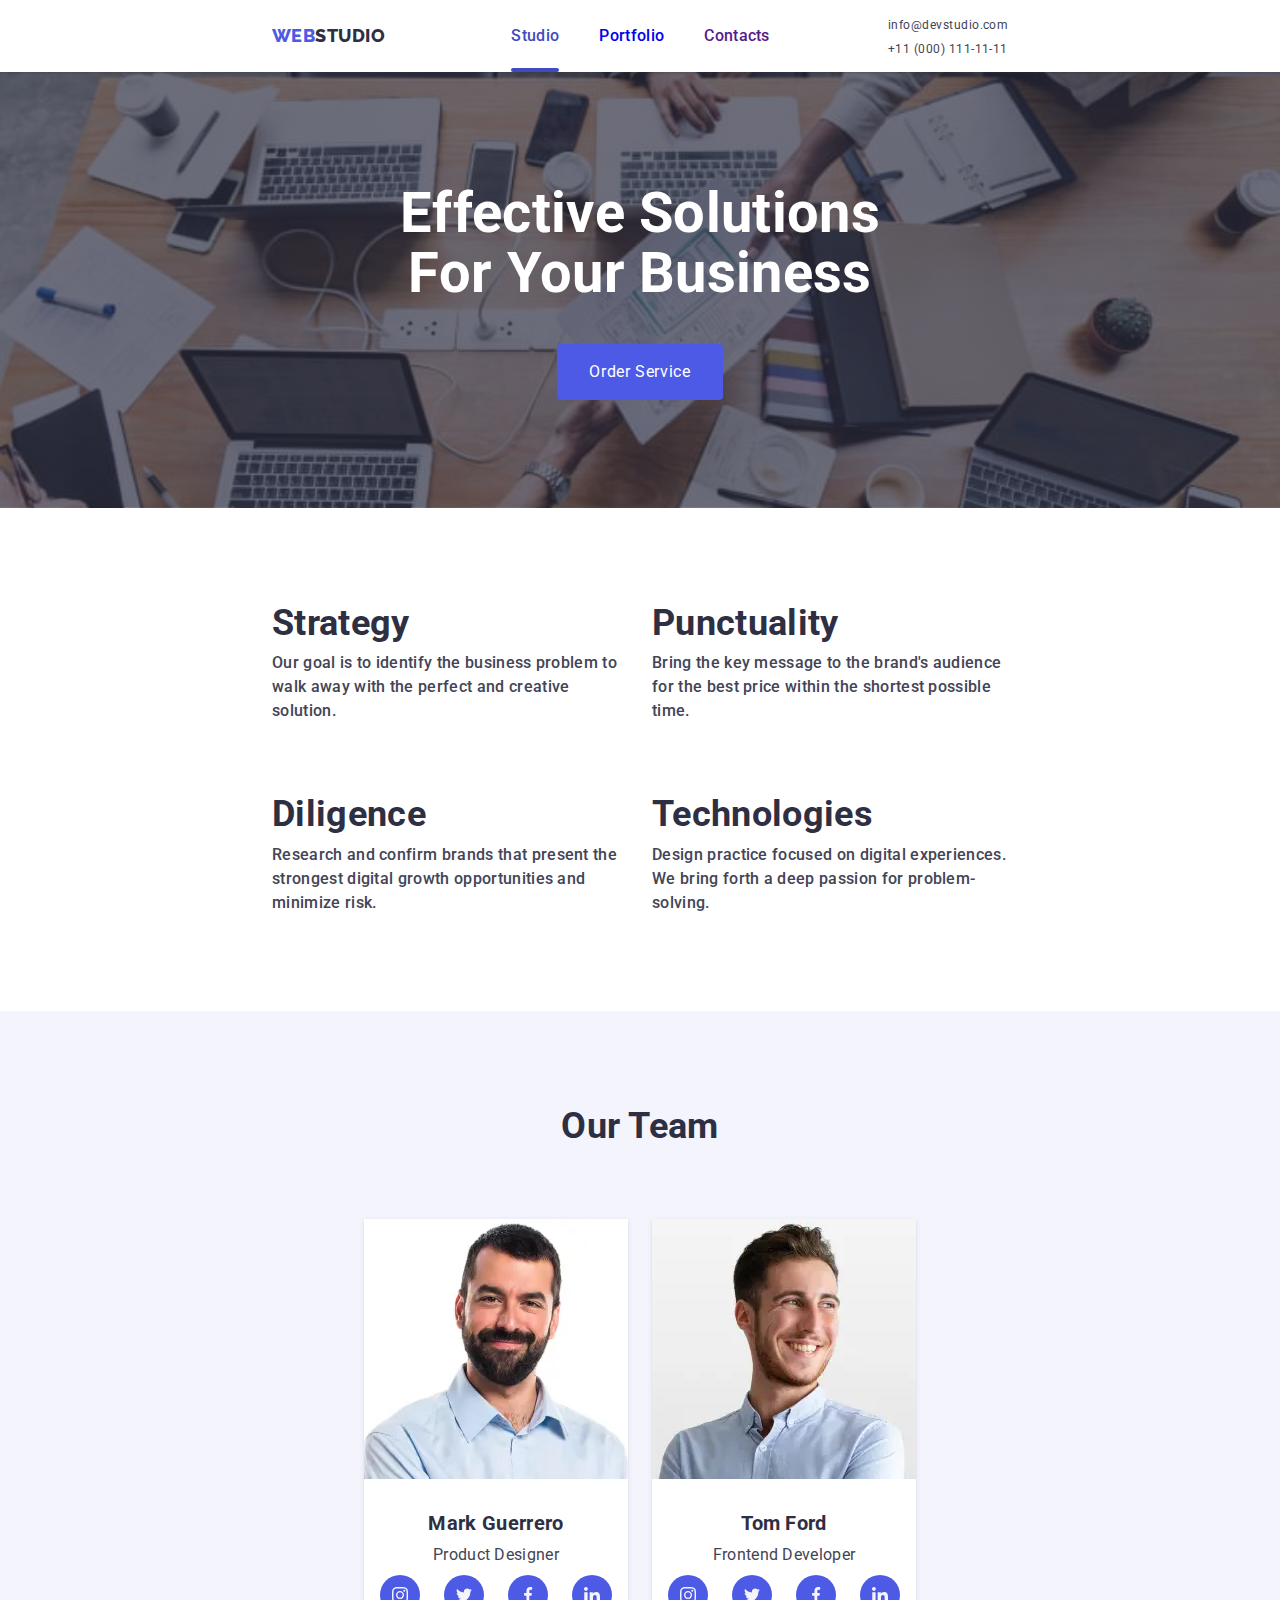
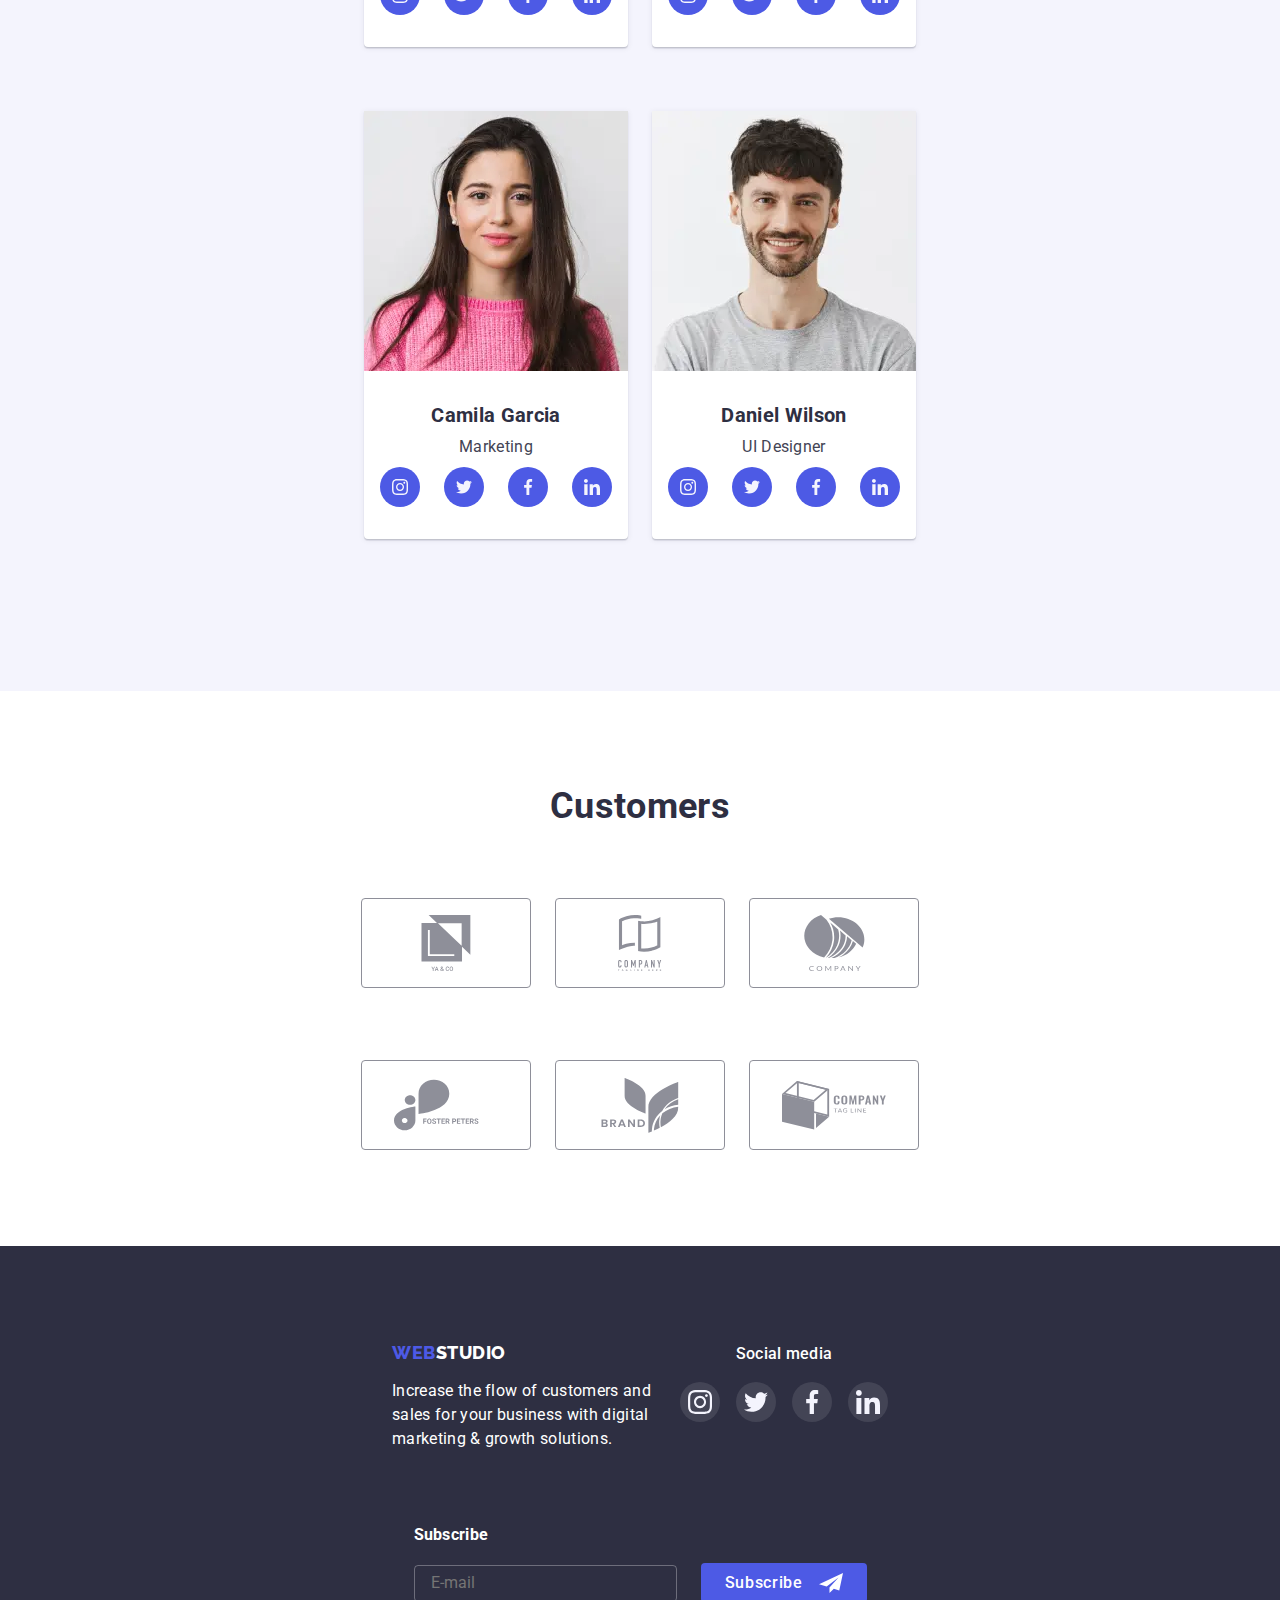
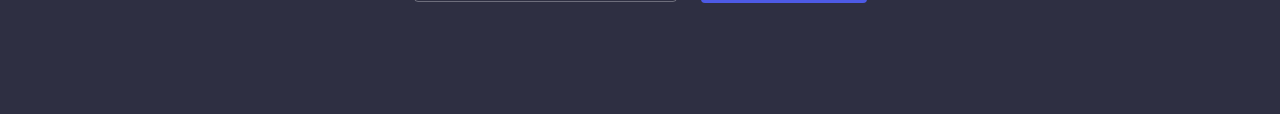
==== commit 5ec5b4e4: "added image optimization + optimization hero bg" ====
--- a/index.html
+++ b/index.html
@@ -110,28 +110,73 @@
           <h2 class="projects-title">What are we doing</h2>
           <ul class="projects-list">
             <li class="projects-list-item">
-              <img
-                src="./images/rectangle/rectangle1.jpg"
-                alt="фото роботи"
-                class="projects-list-img"
-                width="360"
-              />
+              <picture>
+                <source
+                  srcset="
+                    ./images/rectangle/rectangle1-360.webp  1x,
+                    ./images/rectangle/rectangle1-720.webp  2x,
+                    ./images/rectangle/rectangle1-1080.webp 3x
+                  "
+                  type="image/webp"
+                />
+                <img
+                  srcset="
+                    ./images/rectangle/rectangle1-360.jpg  1x,
+                    ./images/rectangle/rectangle1-720.jpg  2x,
+                    ./images/rectangle/rectangle1-1080.jpg 3x
+                  "
+                  src="./images/rectangle/rectangle1-360.jpg"
+                  alt="фото роботи"
+                  class="projects-list-img"
+                  width="360"
+                />
+              </picture>
             </li>
             <li class="projects-list-item">
-              <img
-                src="./images/rectangle/rectangle2.jpg"
-                alt="фото роботи"
-                class="projects-list-img"
-                width="360"
-              />
+              <picture>
+                <source
+                  srcset="
+                    ./images/rectangle/rectangle2-360.webp  1x,
+                    ./images/rectangle/rectangle2-720.webp  2x,
+                    ./images/rectangle/rectangle2-1080.webp 3x
+                  "
+                  type="image/webp"
+                />
+                <img
+                  srcset="
+                    ./images/rectangle/rectangle2-360.jpg  1x,
+                    ./images/rectangle/rectangle2-720.jpg  2x,
+                    ./images/rectangle/rectangle2-1080.jpg 3x
+                  "
+                  src="./images/rectangle/rectangle2-360.jpg"
+                  alt="фото роботи"
+                  class="projects-list-img"
+                  width="360"
+                />
+              </picture>
             </li>
             <li class="projects-list-item">
-              <img
-                src="./images/rectangle/rectangle3.jpg"
-                alt="фото роботи"
-                class="projects-list-img"
-                width="360"
-              />
+              <picture>
+                <source
+                  srcset="
+                    ./images/rectangle/rectangle3-360.webp  1x,
+                    ./images/rectangle/rectangle3-720.webp  2x,
+                    ./images/rectangle/rectangle3-1080.webp 3x
+                  "
+                  type="image/webp"
+                />
+                <img
+                  srcset="
+                    ./images/rectangle/rectangle3-360.jpg  1x,
+                    ./images/rectangle/rectangle3-720.jpg  2x,
+                    ./images/rectangle/rectangle3-1080.jpg 3x
+                  "
+                  src="./images/rectangle/rectangle3-360.jpg"
+                  alt="фото роботи"
+                  class="projects-list-img"
+                  width="360"
+                />
+              </picture>
             </li>
           </ul>
         </div>
@@ -141,11 +186,27 @@
           <h2 class="team-title">Our Team</h2>
           <ul class="team-list">
             <li class="team-list-item">
-              <img
-                src="./images/cards-team/img1.jpg"
-                alt="фото персоналу"
-                class="team-list-item-img"
-              />
+              <picture>
+                <source
+                  srcset="
+                    ./images/cards-team/img1-264.webp 1x,
+                    ./images/cards-team/img1-528.webp 2x,
+                    ./images/cards-team/img1-792.webp 3x
+                  "
+                  type="image/webp"
+                />
+                <img
+                  srcset="
+                    ./images/cards-team/img1-264.jpg 1x,
+                    ./images/cards-team/img1-528.jpg 2x,
+                    ./images/cards-team/img1-792.jpg 3x
+                  "
+                  src="./images/cards-team/img1-264.jpg"
+                  alt="фото персоналу"
+                  class="team-list-item-img"
+                  width="264"
+                />
+              </picture>
               <div class="team-list-item-content">
                 <h3 class="team-list-item-content-title">Mark Guerrero</h3>
                 <p>Product Designer</p>
@@ -182,11 +243,27 @@
               </div>
             </li>
             <li class="team-list-item">
-              <img
-                src="./images/cards-team/img2.jpg"
-                alt="фото персоналу"
-                class="team-list-item-img"
-              />
+              <picture>
+                <source
+                  srcset="
+                    ./images/cards-team/img2-264.webp 1x,
+                    ./images/cards-team/img2-528.webp 2x,
+                    ./images/cards-team/img2-792.webp 3x
+                  "
+                  type="image/webp"
+                />
+                <img
+                  srcset="
+                    ./images/cards-team/img2-264.jpg 1x,
+                    ./images/cards-team/img2-528.jpg 2x,
+                    ./images/cards-team/img2-792.jpg 3x
+                  "
+                  src="./images/cards-team/img2-264.jpg"
+                  alt="фото персоналу"
+                  class="team-list-item-img"
+                  width="264"
+                />
+              </picture>
               <div class="team-list-item-content">
                 <h3 class="team-list-item-content-title">Tom Ford</h3>
                 <p>Frontend Developer</p>
@@ -223,11 +300,27 @@
               </div>
             </li>
             <li class="team-list-item">
-              <img
-                src="./images/cards-team/img3.jpg"
-                alt="фото персоналу"
-                class="team-list-item-img"
-              />
+              <picture>
+                <source
+                  srcset="
+                    ./images/cards-team/img3-264.webp 1x,
+                    ./images/cards-team/img3-528.webp 2x,
+                    ./images/cards-team/img3-792.webp 3x
+                  "
+                  type="image/webp"
+                />
+                <img
+                  srcset="
+                    ./images/cards-team/img3-264.jpg 1x,
+                    ./images/cards-team/img3-528.jpg 2x,
+                    ./images/cards-team/img3-792.jpg 3x
+                  "
+                  src="./images/cards-team/img3-264.jpg"
+                  alt="фото персоналу"
+                  class="team-list-item-img"
+                  width="264"
+                />
+              </picture>
               <div class="team-list-item-content">
                 <h3 class="team-list-item-content-title">Camila Garcia</h3>
                 <p>Marketing</p>
@@ -264,11 +357,27 @@
               </div>
             </li>
             <li class="team-list-item">
-              <img
-                src="./images/cards-team/img4.jpg"
-                alt="фото персоналу"
-                class="team-list-item-img"
-              />
+              <picture>
+                <source
+                  srcset="
+                    ./images/cards-team/img4-264.webp 1x,
+                    ./images/cards-team/img4-528.webp 2x,
+                    ./images/cards-team/img4-792.webp 3x
+                  "
+                  type="image/webp"
+                />
+                <img
+                  srcset="
+                    ./images/cards-team/img4-264.jpg 1x,
+                    ./images/cards-team/img4-528.jpg 2x,
+                    ./images/cards-team/img4-792.jpg 3x
+                  "
+                  src="./images/cards-team/img4-264.jpg"
+                  alt="фото персоналу"
+                  class="team-list-item-img"
+                  width="264"
+                />
+              </picture>
               <div class="team-list-item-content">
                 <h3 class="team-list-item-content-title">Daniel Wilson</h3>
                 <p>UI Designer</p>
--- a/css/style.css
+++ b/css/style.css
@@ -84,7 +84,12 @@
 .container {
   max-width: 428px;
   margin: 0 auto;
-  padding: 0 16px;
+}
+
+@media screen and (max-width: 767px) {
+  .container {
+    padding: 0 16px;
+  }
 }
 
 header > .container {
@@ -277,7 +282,6 @@
 /* hero */
 
 .hero {
-  max-width: 428px;
   width: 100%;
   margin: 0 auto;
   padding-top: 112px;
@@ -286,10 +290,36 @@
   text-align: center;
 
   background: linear-gradient(rgba(46, 47, 66, 0.7), rgba(46, 47, 66, 0.7)),
-    url("../images/people-office.jpg");
+    url("../images/hero/people-office-mob-428.jpg");
   background-position: center;
   background-size: cover;
   background-repeat: no-repeat;
+}
+
+@media (min-device-pixel-ratio: 2),
+  (-webkit-min-device-pixel-ratio: 2),
+  (min-resolution: 192dpi),
+  (min-resolution: 2dppx) {
+  .hero {
+    background: linear-gradient(rgba(46, 47, 66, 0.7), rgba(46, 47, 66, 0.7)),
+      url("../images/hero/people-office-mob-856.jpg");
+    background-position: center;
+    background-size: cover;
+    background-repeat: no-repeat;
+  }
+}
+
+@media (min-device-pixel-ratio: 3),
+  (-webkit-min-device-pixel-ratio: 3),
+  (min-resolution: 288dpi),
+  (min-resolution: 3dppx) {
+  .hero {
+    background: linear-gradient(rgba(46, 47, 66, 0.7), rgba(46, 47, 66, 0.7)),
+      url("../images/hero/people-office-mob-856.jpg");
+    background-position: center;
+    background-size: cover;
+    background-repeat: no-repeat;
+  }
 }
 
 .hero-title {
@@ -1210,6 +1240,7 @@
 
     border-radius: 2px;
   }
+
   /* tablet-contacts-list */
 
   .contacts-list {
@@ -1240,14 +1271,45 @@
   /* tablet-hero */
 
   .hero {
-    max-width: 768px;
+    background: linear-gradient(rgba(46, 47, 66, 0.7), rgba(46, 47, 66, 0.7)),
+      url("../images/hero/people-office-tablet-768.jpg");
     padding-bottom: 108px;
+    background-position: center;
+    background-size: cover;
+    background-repeat: no-repeat;
+  }
+
+  @media (min-device-pixel-ratio: 2),
+    (-webkit-min-device-pixel-ratio: 2),
+    (min-resolution: 192dpi),
+    (min-resolution: 2dppx) {
+    .hero {
+      background: linear-gradient(rgba(46, 47, 66, 0.7), rgba(46, 47, 66, 0.7)),
+        url("../images/hero/people-office-tablet-1536.jpg");
+      background-position: center;
+      background-size: cover;
+      background-repeat: no-repeat;
+    }
+  }
+
+  @media (min-device-pixel-ratio: 3),
+    (-webkit-min-device-pixel-ratio: 3),
+    (min-resolution: 288dpi),
+    (min-resolution: 3dppx) {
+    .hero {
+      background: linear-gradient(rgba(46, 47, 66, 0.7), rgba(46, 47, 66, 0.7)),
+        url("../images/hero/people-office-tablet-2304.jpg");
+      background-position: center;
+      background-size: cover;
+      background-repeat: no-repeat;
+    }
   }
 
   /* tablet-hero-title */
 
   .hero-title {
     max-width: 494px;
+    margin-bottom: 40px;
 
     font-size: 56px;
     line-height: 1.07;
@@ -1389,8 +1451,10 @@
 /* media desktop*/
 
 @media screen and (min-width: 1440px) {
+  /* desktop-container */
   .container {
     max-width: 1160px;
+    padding: 0 15px;
   }
 
   /* desktop-header */
@@ -1416,9 +1480,45 @@
   /* desktop-hero */
 
   .hero {
-    max-width: 1440px;
+    background: linear-gradient(rgba(46, 47, 66, 0.7), rgba(46, 47, 66, 0.7)),
+      url("../images/hero/people-office-desktop-1440.jpg");
+    background-position: center;
+    background-size: cover;
+    background-repeat: no-repeat;
     padding-top: 188px;
     padding-bottom: 188px;
+  }
+
+  @media (min-device-pixel-ratio: 2),
+    (-webkit-min-device-pixel-ratio: 2),
+    (min-resolution: 192dpi),
+    (min-resolution: 2dppx) {
+    .hero {
+      background: linear-gradient(rgba(46, 47, 66, 0.7), rgba(46, 47, 66, 0.7)),
+        url("../images/hero/people-office-desktop-2880.jpg");
+      background-position: center;
+      background-size: cover;
+      background-repeat: no-repeat;
+    }
+  }
+
+  @media (min-device-pixel-ratio: 3),
+    (-webkit-min-device-pixel-ratio: 3),
+    (min-resolution: 288dpi),
+    (min-resolution: 3dppx) {
+    .hero {
+      background: linear-gradient(rgba(46, 47, 66, 0.7), rgba(46, 47, 66, 0.7)),
+        url("../images/hero/people-office-desktop-4320.jpg");
+      background-position: center;
+      background-size: cover;
+      background-repeat: no-repeat;
+    }
+  }
+
+  /* desktop-hero-title */
+
+  .hero-title {
+    margin-bottom: 48px;
   }
 
   /* desktop-modal */
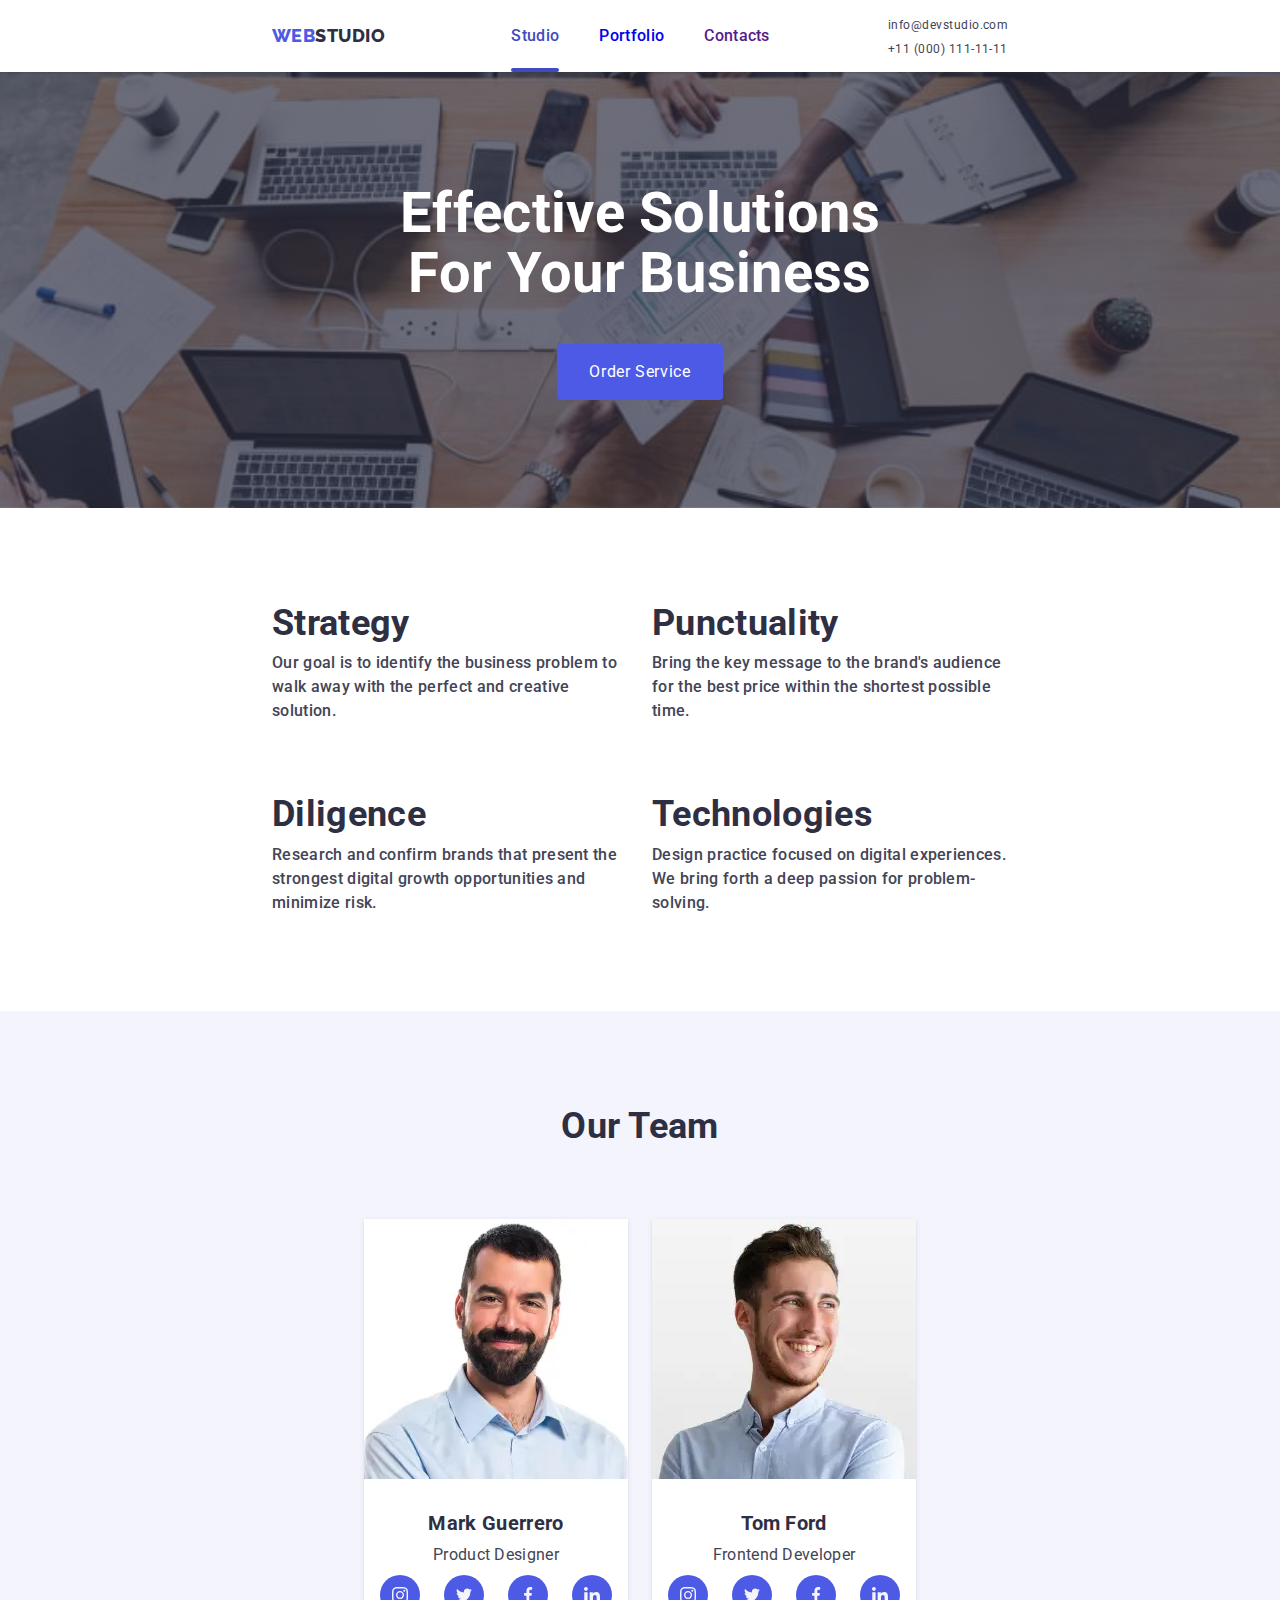
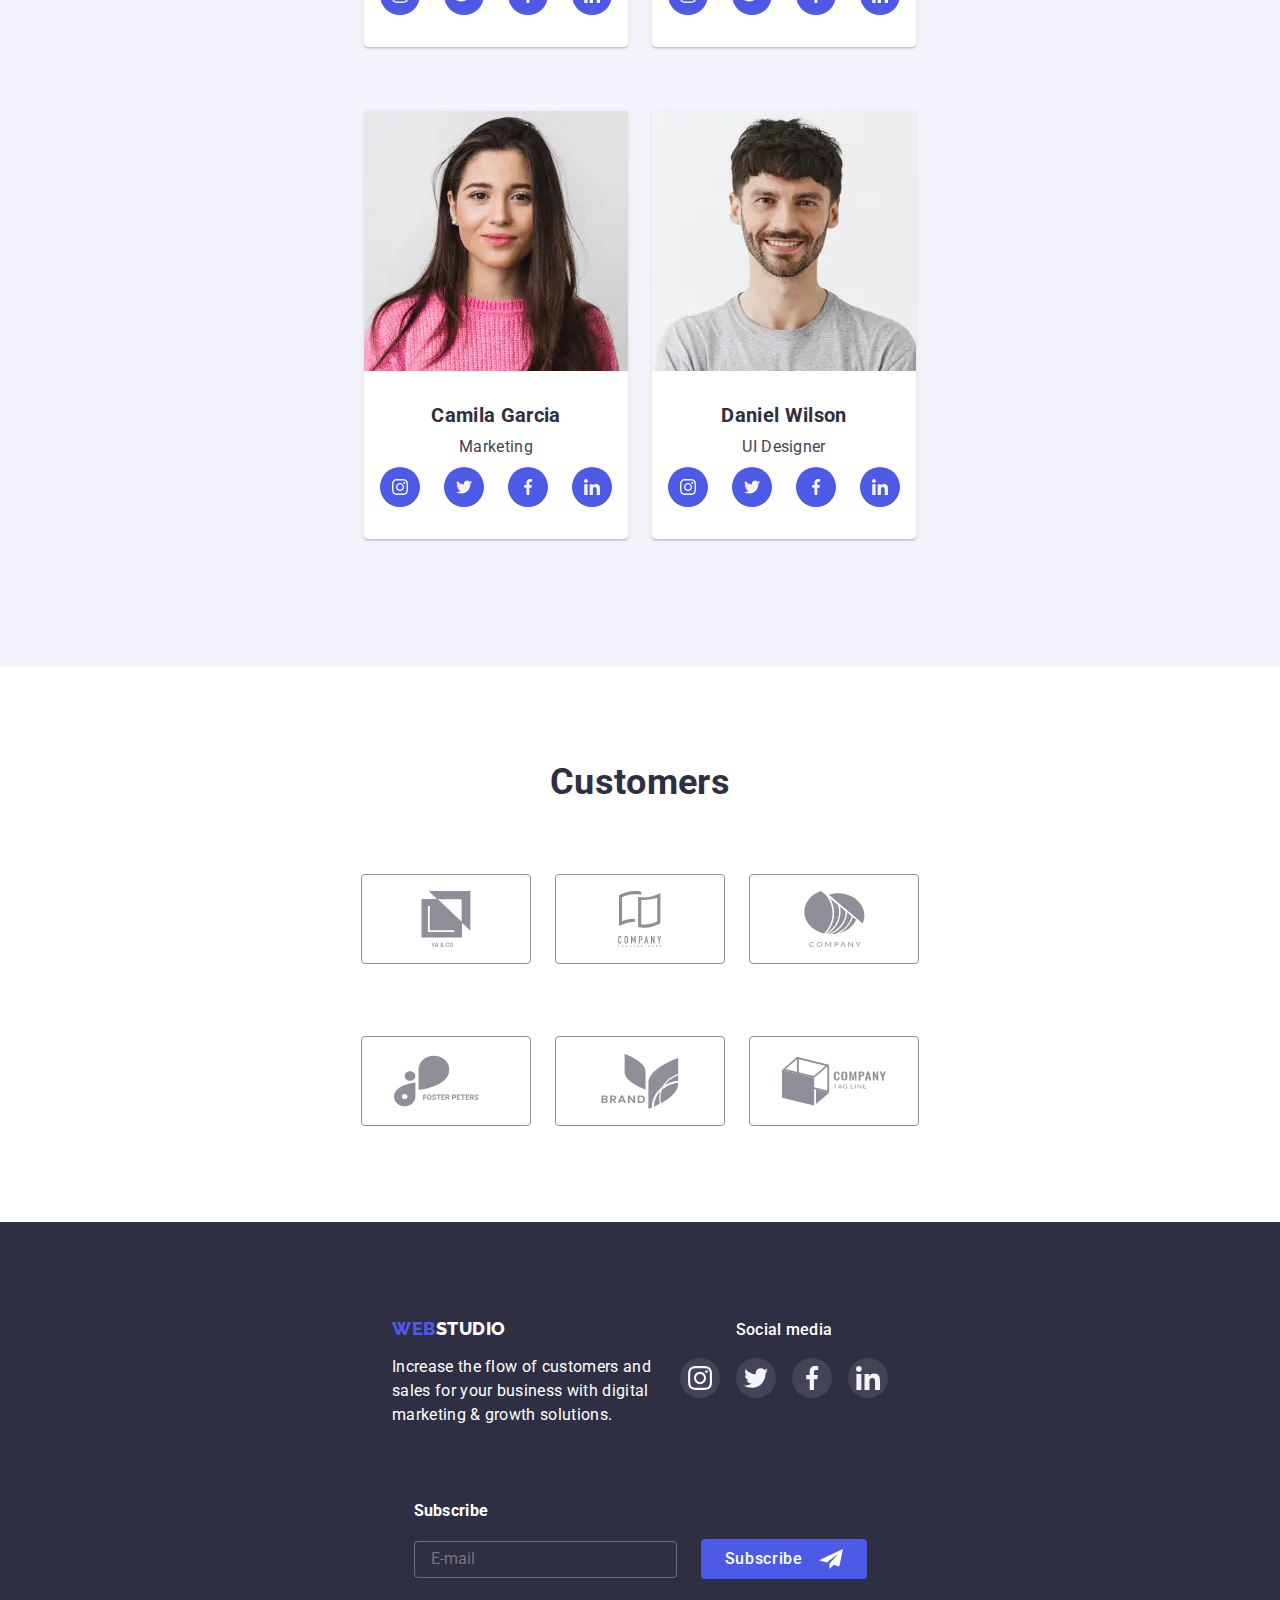
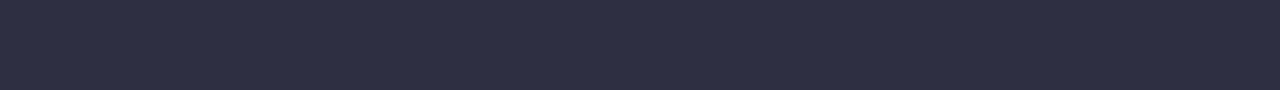
==== commit 31b66b46: "removed extra element" ====
--- a/index.html
+++ b/index.html
@@ -415,7 +415,6 @@
             </li>
           </ul>
         </div>
-        <img src="" alt="" />
       </section>
       <section class="customers">
         <div class="container">
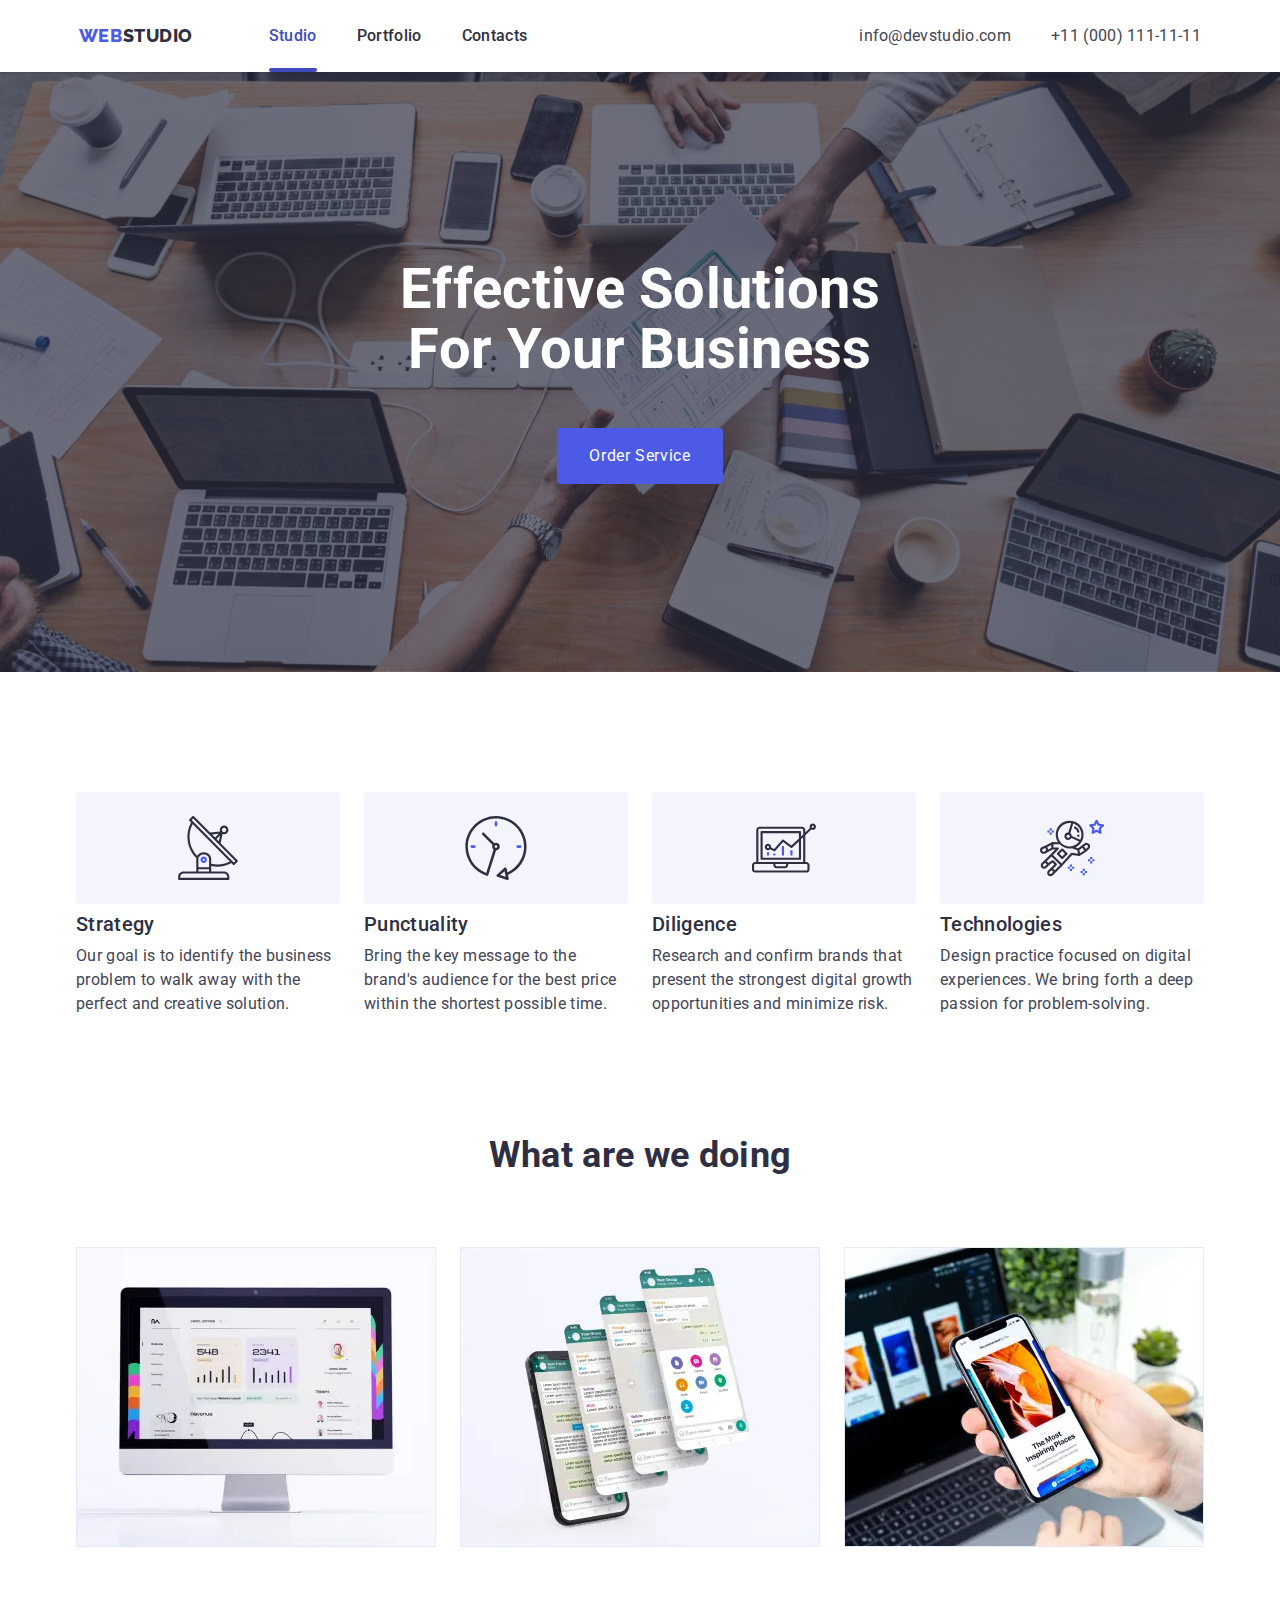
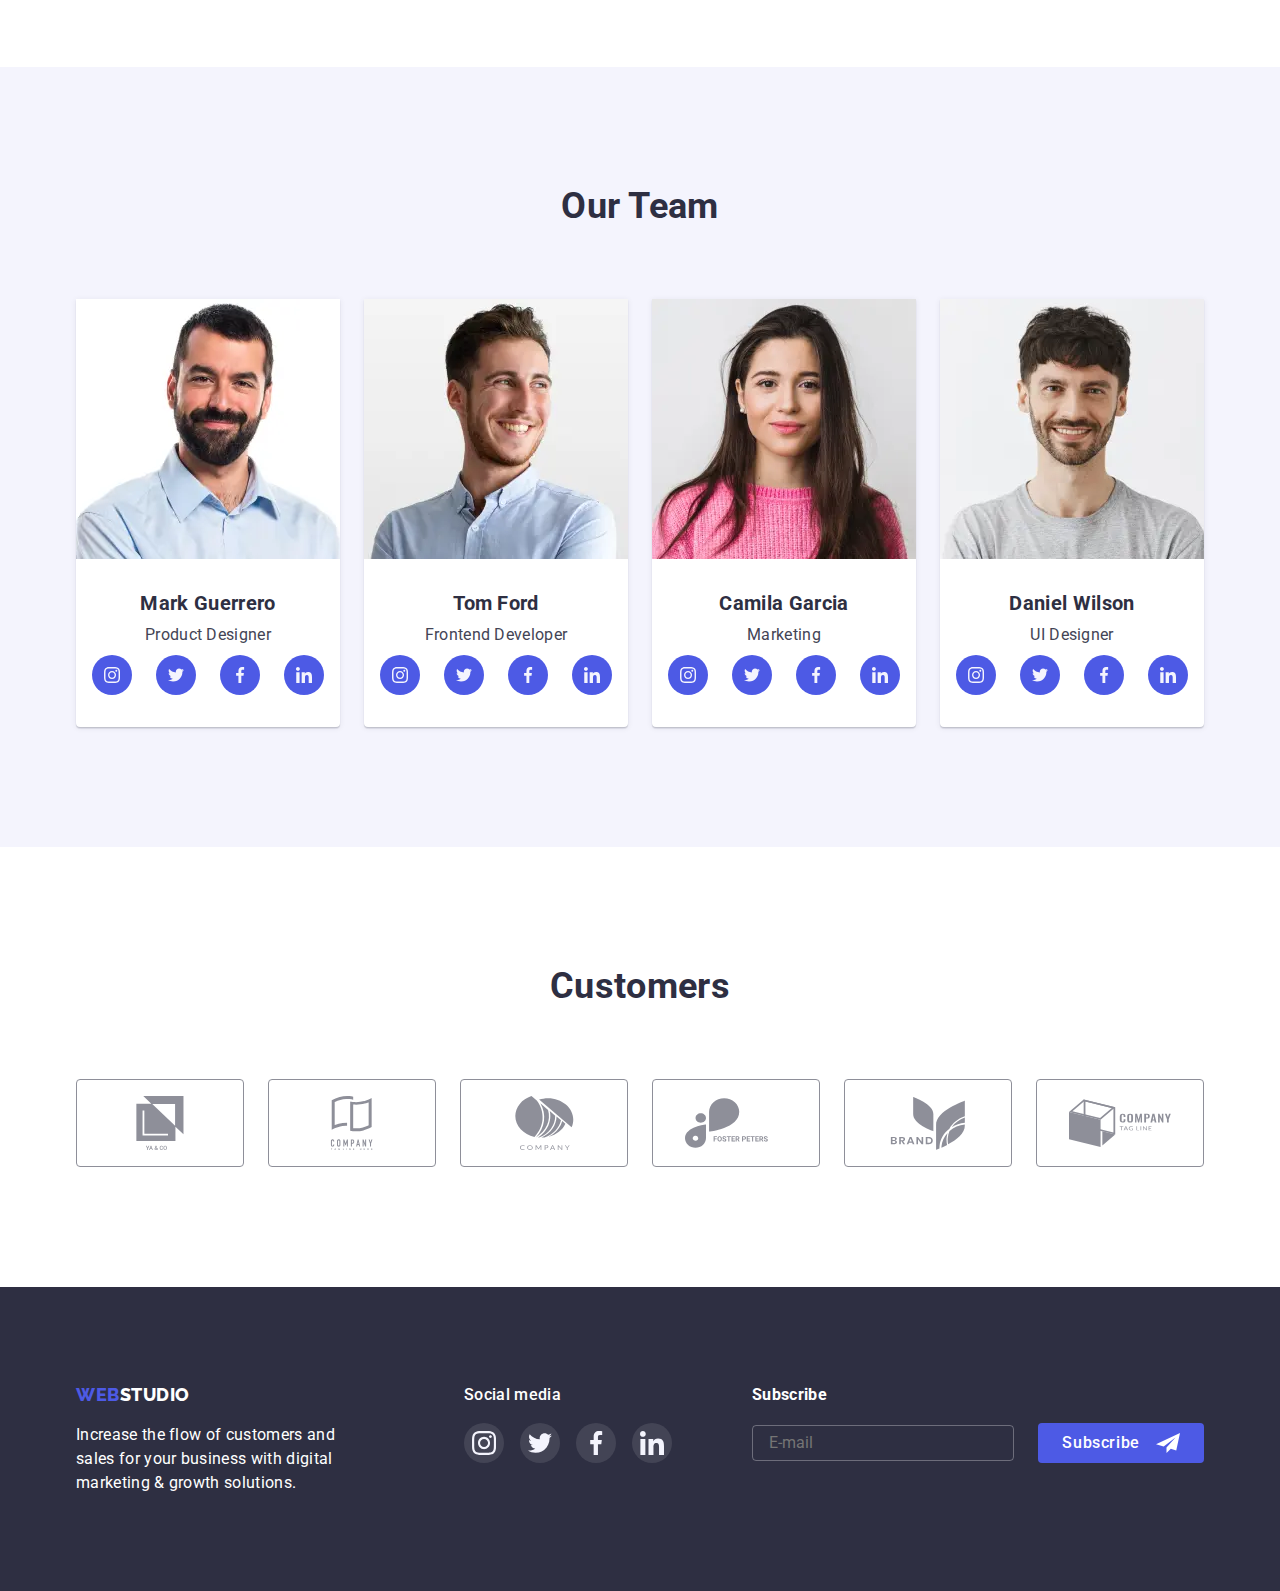
==== commit 2facb5e8: "update with mentor recommendation" ====
--- a/index.html
+++ b/index.html
@@ -63,7 +63,7 @@
         <div class="container">
           <ul class="about-list">
             <li class="about-list-item">
-              <svg class="about-list-item-icon">
+              <svg class="about-list-item-icon" width="264" height="112">
                 <use href="./images/icons.svg#icon-antenna"></use>
               </svg>
               <h3 class="about-list-item-title">Strategy</h3>
@@ -73,7 +73,7 @@
               </p>
             </li>
             <li class="about-list-item">
-              <svg class="about-list-item-icon">
+              <svg class="about-list-item-icon" width="264" height="112">
                 <use href="./images/icons.svg#icon-clock"></use>
               </svg>
               <h3 class="about-list-item-title">Punctuality</h3>
@@ -83,7 +83,7 @@
               </p>
             </li>
             <li class="about-list-item">
-              <svg class="about-list-item-icon">
+              <svg class="about-list-item-icon" width="264" height="112">
                 <use href="./images/icons.svg#icon-diagram"></use>
               </svg>
               <h3 class="about-list-item-title">Diligence</h3>
@@ -93,7 +93,7 @@
               </p>
             </li>
             <li class="about-list-item">
-              <svg class="about-list-item-icon">
+              <svg class="about-list-item-icon" width="264" height="112">
                 <use href="./images/icons.svg#icon-astronaut"></use>
               </svg>
               <h3 class="about-list-item-title">Technologies</h3>
@@ -129,6 +129,7 @@
                   alt="фото роботи"
                   class="projects-list-img"
                   width="360"
+                  height="300"
                 />
               </picture>
             </li>
@@ -152,6 +153,7 @@
                   alt="фото роботи"
                   class="projects-list-img"
                   width="360"
+                  height="300"
                 />
               </picture>
             </li>
@@ -175,6 +177,7 @@
                   alt="фото роботи"
                   class="projects-list-img"
                   width="360"
+                  height="300"
                 />
               </picture>
             </li>
@@ -205,6 +208,7 @@
                   alt="фото персоналу"
                   class="team-list-item-img"
                   width="264"
+                  height="260"
                 />
               </picture>
               <div class="team-list-item-content">
@@ -262,6 +266,7 @@
                   alt="фото персоналу"
                   class="team-list-item-img"
                   width="264"
+                  height="260"
                 />
               </picture>
               <div class="team-list-item-content">
@@ -319,6 +324,7 @@
                   alt="фото персоналу"
                   class="team-list-item-img"
                   width="264"
+                  height="260"
                 />
               </picture>
               <div class="team-list-item-content">
@@ -376,6 +382,7 @@
                   alt="фото персоналу"
                   class="team-list-item-img"
                   width="264"
+                  height="260"
                 />
               </picture>
               <div class="team-list-item-content">
--- a/css/style.css
+++ b/css/style.css
@@ -25,6 +25,10 @@
   box-sizing: inherit;
 }
 
+body {
+  margin: 0;
+}
+
 h1,
 h2,
 h3,
@@ -82,14 +86,9 @@
 }
 
 .container {
-  max-width: 428px;
+  max-width: 426px;
   margin: 0 auto;
-}
-
-@media screen and (max-width: 767px) {
-  .container {
-    padding: 0 16px;
-  }
+  padding: 0 15px;
 }
 
 header > .container {
@@ -103,13 +102,14 @@
   font-family: "Raleway", sans-serif;
   font-weight: 800;
   font-size: 18px;
-  line-height: 1.17;
+  line-height: 1.35;
 
   letter-spacing: 0.03em;
   text-transform: uppercase;
   color: var(--dark);
 }
 .logo span {
+  line-height: 1.17;
   color: var(--primary-brand);
 }
 
@@ -149,8 +149,11 @@
 }
 
 .mobile-menu-container-content {
+  display: flex;
+  flex-direction: column;
   position: relative;
   max-width: 448px;
+  height: 100%;
   margin: 0 auto;
 }
 
@@ -179,7 +182,7 @@
 /* mobile--nav-menu */
 
 .mobile-nav-menu {
-  margin-bottom: 284px;
+  margin-bottom: auto;
 }
 .mobile-nav-menu-list {
 }
@@ -210,6 +213,7 @@
 
 /* mobile-contacts-list */
 .mobile-contacts-list {
+  margin-top: 48px;
   margin-bottom: 48px;
 }
 .mobile-contacts-list-item:not(:last-child) {
@@ -641,7 +645,7 @@
   padding-bottom: 96px;
 }
 
-@media screen and (max-width: 1439px) {
+@media screen and (max-width: 1199px) {
   .about {
     font-weight: 500;
   }
@@ -657,7 +661,7 @@
   }
 }
 
-@media screen and (max-width: 1439px) {
+@media screen and (max-width: 1199px) {
   .about-list-item-title {
     font-weight: 700;
     font-size: 36px;
@@ -669,8 +673,6 @@
 
 .about-list-item-icon {
   display: none;
-  width: 264px;
-  height: 112px;
   margin-bottom: 8px;
   padding: 24px 100px;
 
@@ -683,6 +685,13 @@
 .about-list-item-title {
   margin-bottom: 8px;
 }
+
+@media screen and (max-width: 767px) {
+  .about-list-item-title {
+    text-align: center;
+  }
+}
+
 /* projects */
 
 .projects {
@@ -813,12 +822,6 @@
 
 /* customers-container */
 
-@media screen and (max-width: 767px) {
-  .customers > .container {
-    padding: 0;
-  }
-}
-
 /* customers-title */
 
 .customers-title {
@@ -870,8 +873,8 @@
 /* customers-list-item-link-icon */
 
 .customers-list-item-link-icon {
-  width: 110px;
-  height: 56px;
+  width: 108px;
+  height: 54px;
 }
 
 /* footer */
@@ -918,9 +921,13 @@
   margin-bottom: 16px;
 
   font-weight: 500;
-  text-align: center;
-}
-
+}
+
+@media screen and (max-width: 767px) {
+  .footer-social-media-title {
+    text-align: center;
+  }
+}
 /* footer-social-media-list */
 
 .footer-social-media-list {
@@ -1163,7 +1170,7 @@
   /* tablet-container */
 
   .container {
-    max-width: 736px;
+    max-width: 766px;
   }
 
   /* tablet-header */
@@ -1211,6 +1218,7 @@
     font-size: 16px;
     line-height: 1.5;
 
+    color: #2e2f42;
     letter-spacing: 0.02em;
   }
 
@@ -1244,7 +1252,15 @@
   /* tablet-contacts-list */
 
   .contacts-list {
-    display: block;
+    display: flex;
+    flex-direction: column;
+    gap: 4px;
+  }
+
+  /* tablet-contacts-list-item */
+
+  .contacts-list-item {
+    display: inline-flex;
   }
 
   /* tablet-contacts-list .link*/
@@ -1340,6 +1356,14 @@
     width: calc((100% - 24px) / 2);
   }
 
+  /* tablet-team-container */
+
+  @media screen and (min-width: 768px) and (max-width: 1199px) {
+    .team > .container {
+      max-width: 582px;
+    }
+  }
+
   /* tablet-team-list */
 
   .team-list {
@@ -1350,15 +1374,23 @@
     row-gap: 64px;
   }
 
-  @media screen and (min-width: 768px) and (max-width: 1440px) {
+  @media screen and (min-width: 768px) and (max-width: 1199px) {
     .team-list {
-      max-width: 552px;
+      max-width: 582px;
     }
   }
 
   /* tablet-team-list-item */
   .team-list-item {
     margin: 0;
+  }
+
+  /* tablet-customers-container */
+
+  @media screen and (min-width: 768px) and (max-width: 1199px) {
+    .customers > .container {
+      max-width: 582px;
+    }
   }
 
   /* tablet-customers-list */
@@ -1376,13 +1408,15 @@
   /* tablet-customers-list-item-link-icon */
 
   .customers-list-item-link-icon {
-    width: 104px;
-  }
-
-  @media screen and (min-width: 768px) and (max-width: 1439px) {
+    width: 102px;
+  }
+  /* tablet-footer-container */
+
+  @media screen and (min-width: 768px) and (max-width: 1199px) {
     .footer > .container {
+      max-width: 552px;
+
       display: flex;
-      justify-content: center;
       flex-wrap: wrap;
       column-gap: 24px;
       row-gap: 72px;
@@ -1391,7 +1425,6 @@
   /* tablet-footer-logo-box */
 
   .footer-logo-box {
-    max-width: 264px;
   }
 
   .footer-logo-box .logo {
@@ -1403,12 +1436,6 @@
   /* tablet-subscribe */
   .subscribe {
     width: 453px;
-  }
-
-  @media screen and (min-width: 768px) and (max-width: 1440px) {
-    .subscribe {
-      margin: 0 auto;
-    }
   }
 
   /* tablet-subscribe-form */
@@ -1450,11 +1477,10 @@
 
 /* media desktop*/
 
-@media screen and (min-width: 1440px) {
+@media screen and (min-width: 1200px) {
   /* desktop-container */
   .container {
-    max-width: 1160px;
-    padding: 0 15px;
+    max-width: 1158px;
   }
 
   /* desktop-header */
@@ -1468,6 +1494,7 @@
   /* desktop-contacts-list */
   .contacts-list {
     display: flex;
+    flex-direction: row;
     gap: 40px;
   }
 
@@ -1483,7 +1510,7 @@
     background: linear-gradient(rgba(46, 47, 66, 0.7), rgba(46, 47, 66, 0.7)),
       url("../images/hero/people-office-desktop-1440.jpg");
     background-position: center;
-    background-size: cover;
+    background-size: 1440px;
     background-repeat: no-repeat;
     padding-top: 188px;
     padding-bottom: 188px;
@@ -1497,7 +1524,7 @@
       background: linear-gradient(rgba(46, 47, 66, 0.7), rgba(46, 47, 66, 0.7)),
         url("../images/hero/people-office-desktop-2880.jpg");
       background-position: center;
-      background-size: cover;
+      background-size: 1440px;
       background-repeat: no-repeat;
     }
   }
@@ -1510,7 +1537,7 @@
       background: linear-gradient(rgba(46, 47, 66, 0.7), rgba(46, 47, 66, 0.7)),
         url("../images/hero/people-office-desktop-4320.jpg");
       background-position: center;
-      background-size: cover;
+      background-size: 1440px;
       background-repeat: no-repeat;
     }
   }
@@ -1582,9 +1609,6 @@
   }
 
   /* desktop-customers-container */
-  .customers > .container {
-    padding: 0;
-  }
 
   /* desktop-customers-list */
   .customers-list {
